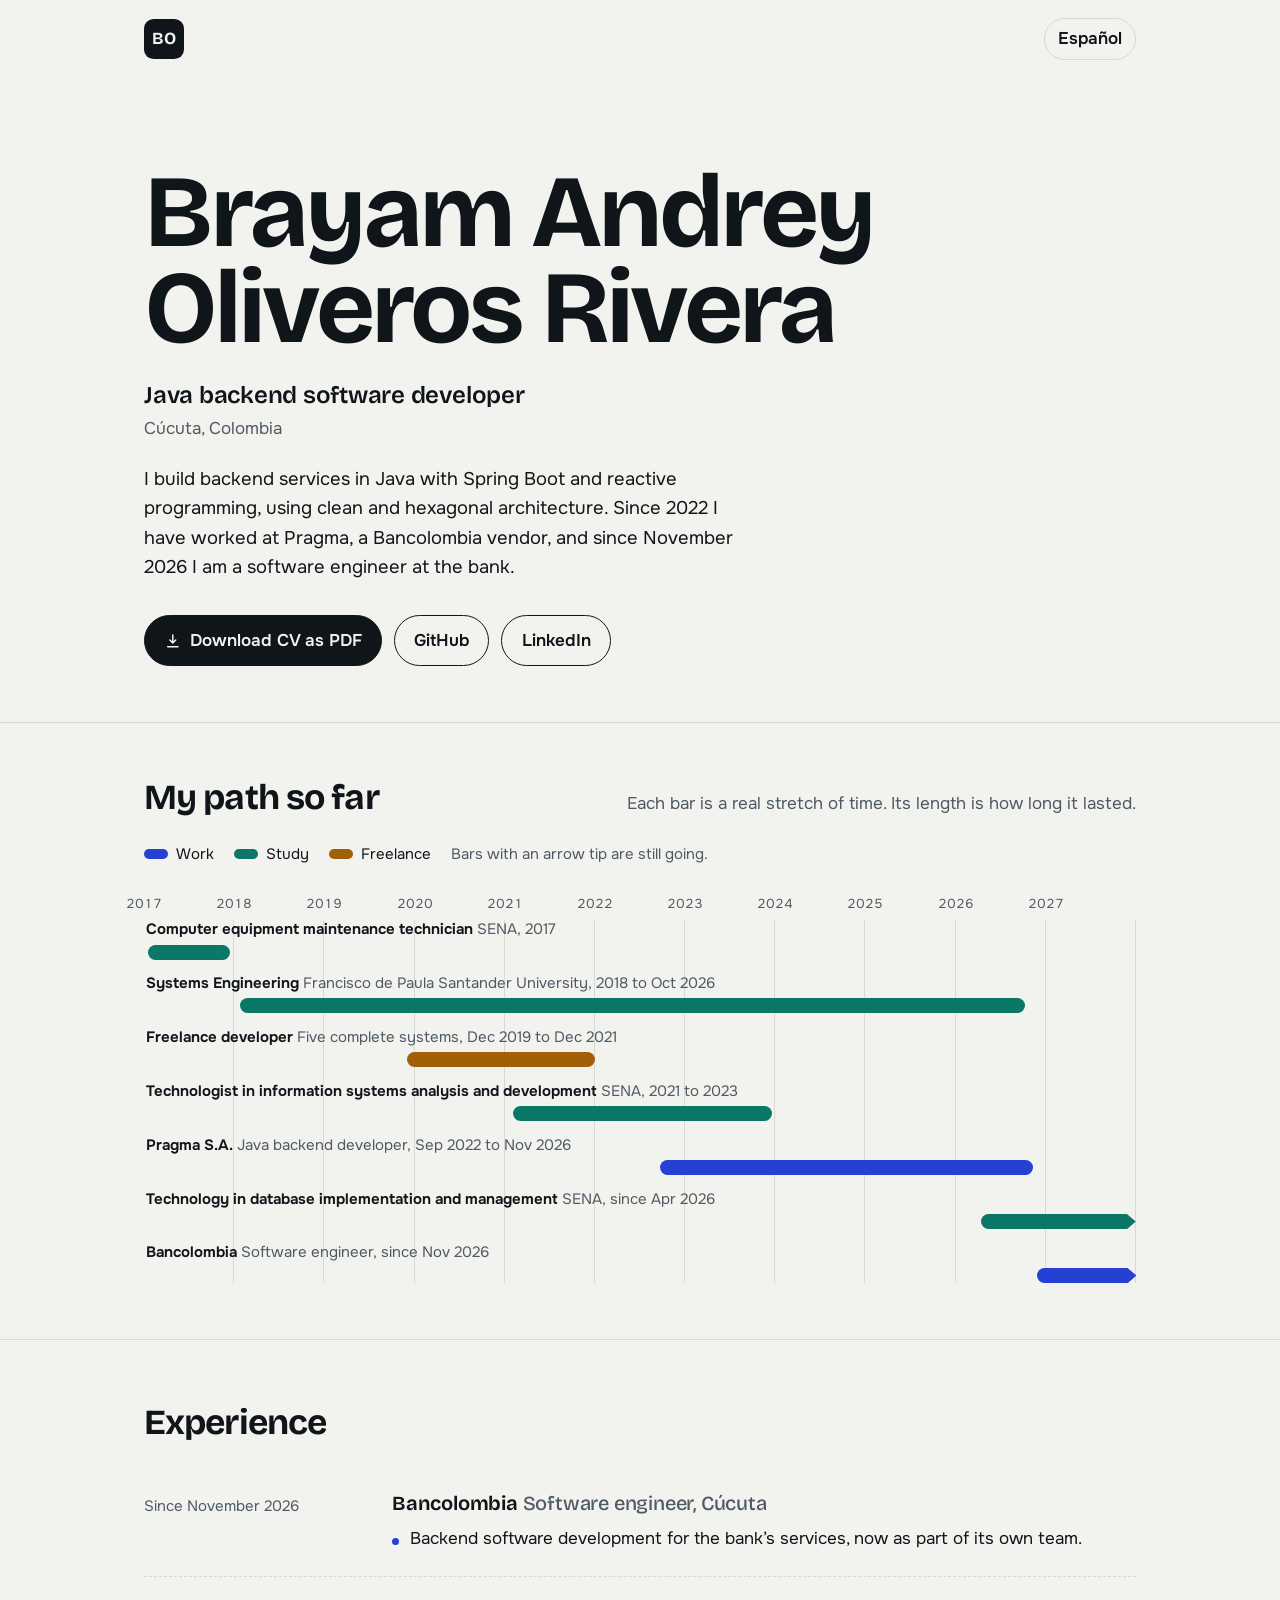
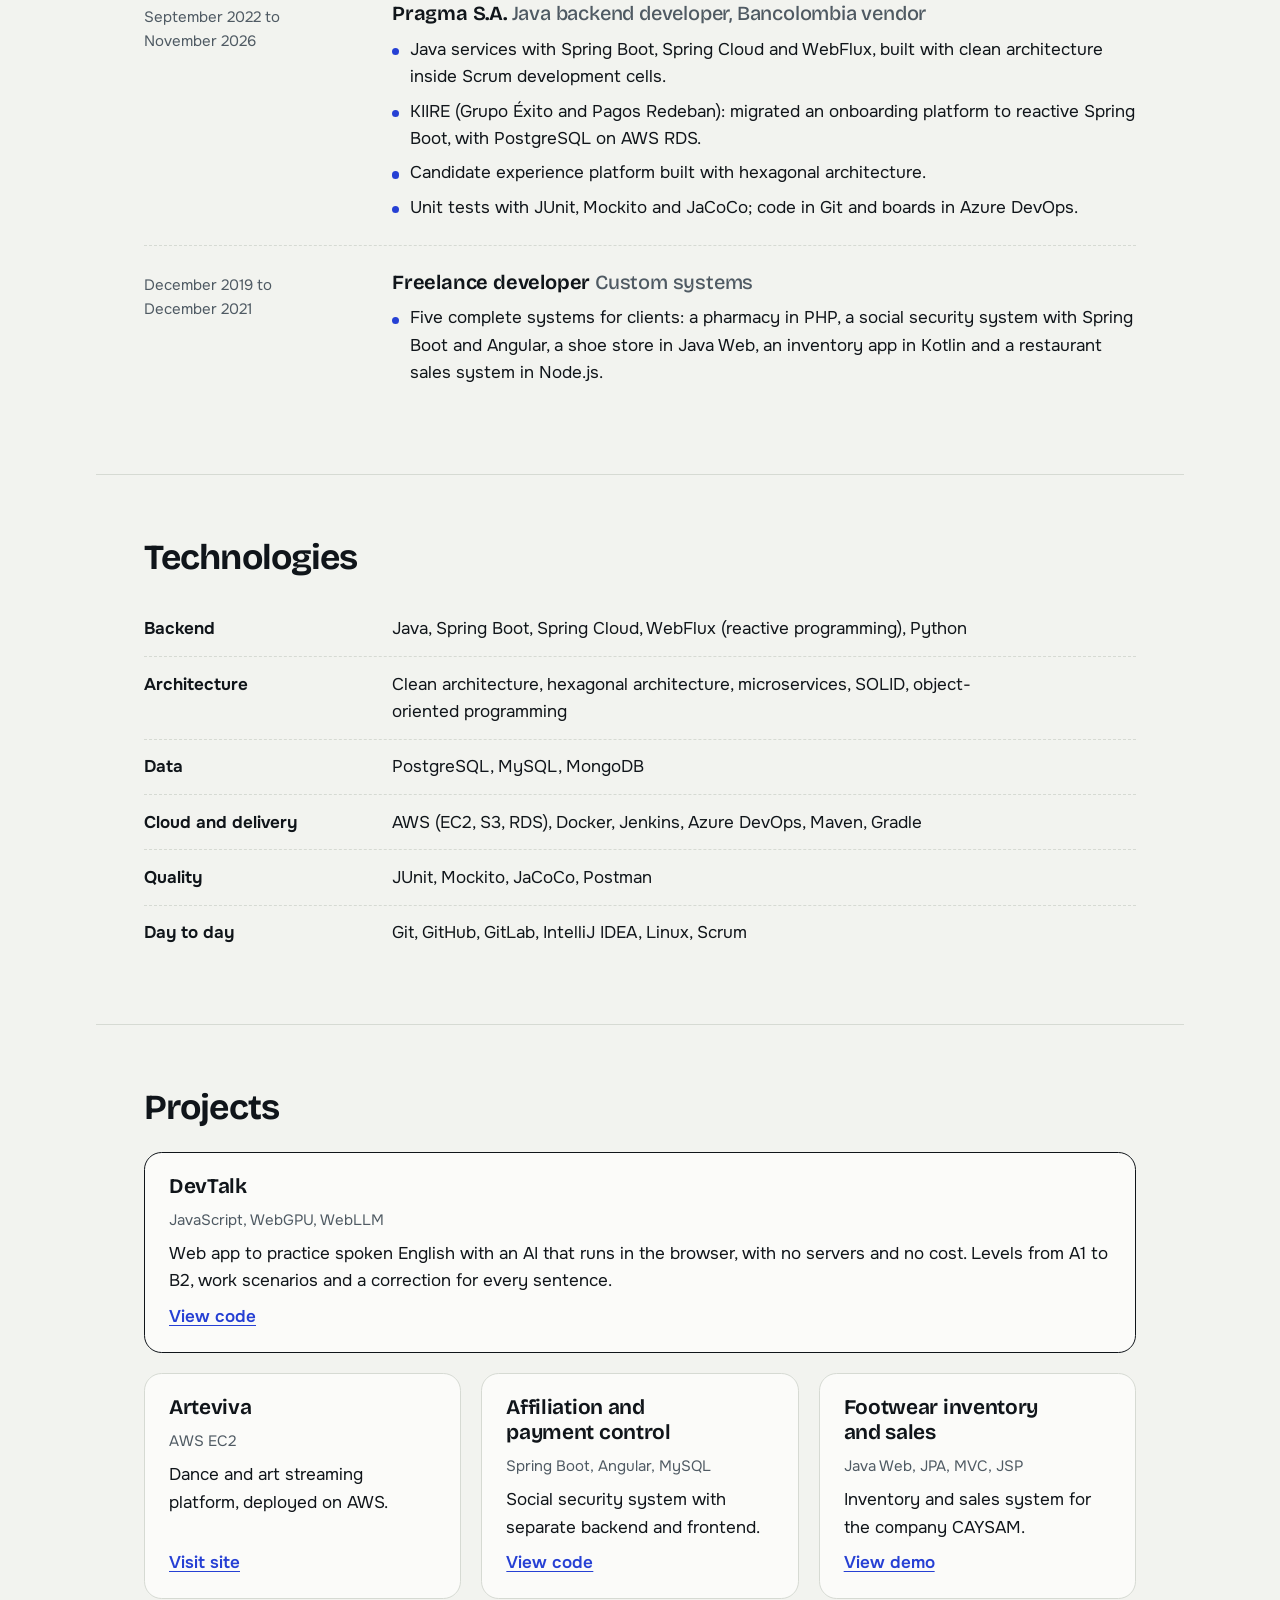
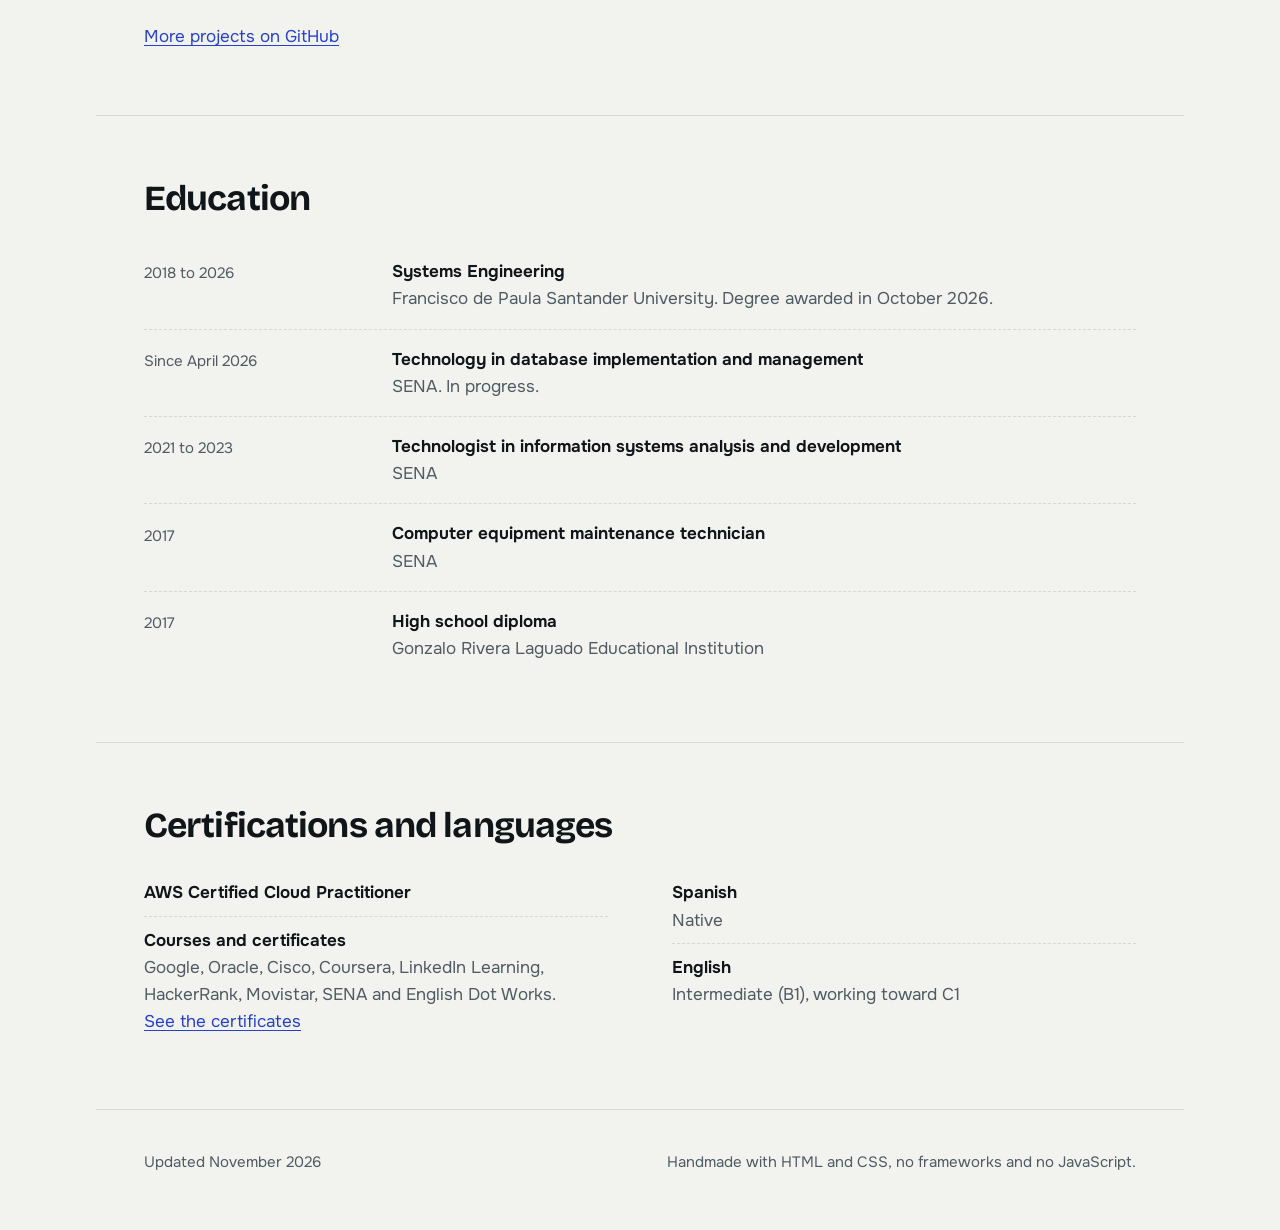
==== en/index.html @ bfa71ef1 "Currículum web en español e inglés con PDF" ====
<!doctype html>
<html lang="en">
<head>
<meta charset="utf-8">
<meta name="viewport" content="width=device-width,initial-scale=1">
<title>Brayam Oliveros | Java backend developer</title>
<meta name="description" content="Résumé of Brayam Andrey Oliveros Rivera, backend software engineer working with Java and Spring Boot. Cúcuta, Colombia.">
<meta name="color-scheme" content="light dark">
<meta name="theme-color" content="#F2F3EF" media="(prefers-color-scheme: light)">
<meta name="theme-color" content="#0D1115" media="(prefers-color-scheme: dark)">
<meta property="og:title" content="Brayam Oliveros | Java backend developer">
<meta property="og:description" content="Résumé of Brayam Andrey Oliveros Rivera, backend software engineer working with Java and Spring Boot. Cúcuta, Colombia.">
<meta property="og:type" content="profile">
<link rel="icon" href="../assets/favicon.svg" type="image/svg+xml">
<link rel="preload" href="../assets/fonts/bricolage.woff2" as="font" type="font/woff2" crossorigin>
<link rel="preload" href="../assets/fonts/onest.woff2" as="font" type="font/woff2" crossorigin>
<style>@font-face{font-family:"Onest";src:url("../assets/fonts/onest.woff2") format("woff2");font-weight:100 900;font-style:normal;font-display:swap}@font-face{font-family:"Bricolage Grotesque";src:url("../assets/fonts/bricolage.woff2") format("woff2");font-weight:200 800;font-style:normal;font-display:swap}:root{color-scheme:light dark;--paper:light-dark(#F2F3EF,#0D1115);--card:light-dark(#FBFBF9,#141A20);--ink:light-dark(#10151A,#E9EDF0);--muted:light-dark(#4F5A63,#9DA8B1);--line:light-dark(#D6DAD3,#26303A);--work:light-dark(#2640D4,#8499FF);--study:light-dark(#0B7867,#4FCDB4);--free:light-dark(#A15F08,#EAAE4E);--display:"Bricolage Grotesque","Onest",system-ui,sans-serif;--body:"Onest",system-ui,-apple-system,"Segoe UI",sans-serif;--gutter:clamp(1.25rem,5vw,3rem)}*{box-sizing:border-box}html{-webkit-text-size-adjust:100%;scroll-behavior:smooth}body{margin:0;background:var(--paper);color:var(--ink);font:400 1.0625rem/1.6 var(--body);text-wrap:pretty;-webkit-font-smoothing:antialiased}h1,h2,h3,p,ul,ol,dl,dd,figure{margin:0;padding:0}ul,ol{list-style:none}a{color:var(--work);text-decoration-thickness:1px;text-underline-offset:.18em}a:hover{text-decoration-thickness:2px}:focus-visible{outline:3px solid var(--work);outline-offset:3px;border-radius:3px}.skip{position:absolute;left:-999px;top:.5rem;background:var(--ink);color:var(--paper);padding:.5rem 1rem;border-radius:6px;z-index:10}.skip:focus{left:.5rem}.wrap{max-width:68rem;margin-inline:auto;padding-inline:var(--gutter)}.bar{display:flex;align-items:center;justify-content:space-between;padding-block:1.1rem}.mark{display:grid;place-items:center;inline-size:2.5rem;block-size:2.5rem;border-radius:.6rem;background:var(--ink);color:var(--paper);font:700 1.0625rem/1 var(--display);text-decoration:none;letter-spacing:-.02em}.lang{display:inline-flex;align-items:center;gap:.5rem;color:var(--ink);text-decoration:none;font-weight:600;padding:.4rem .8rem;border:1.5px solid var(--line);border-radius:999px}.lang:hover{border-color:var(--ink)}.hero{padding-block:clamp(2.5rem,7vw,5.5rem) clamp(2rem,5vw,3.5rem)}.hero h1{font:700 clamp(2.9rem,1.4rem + 7.4vw,6.4rem)/.94 var(--display);letter-spacing:-.04em;text-wrap:balance;font-variation-settings:"opsz" 96}.hero h1 span{display:block}.role{margin-top:1.4rem;font:600 clamp(1.15rem,1rem + .8vw,1.5rem)/1.3 var(--display);letter-spacing:-.01em}.place{color:var(--muted);margin-top:.25rem}.summary{margin-top:1.4rem;max-inline-size:38rem;font-size:1.15rem;line-height:1.6}.actions{display:flex;flex-wrap:wrap;gap:.75rem;margin-top:2rem}.btn{display:inline-flex;align-items:center;gap:.5rem;padding:.7rem 1.2rem;border-radius:999px;border:1.5px solid var(--ink);color:var(--ink);text-decoration:none;font-weight:600}.btn:hover{background:var(--ink);color:var(--paper)}.btn.main{background:var(--ink);color:var(--paper)}.btn.main:hover{background:transparent;color:var(--ink)}.btn svg{inline-size:1.1rem;block-size:1.1rem}.trace{padding-block:clamp(2rem,5vw,3.5rem);border-block:1px solid var(--line)}.sec-head{display:flex;flex-wrap:wrap;align-items:baseline;justify-content:space-between;gap:.5rem 2rem;margin-bottom:1.5rem}h2{font:700 clamp(1.6rem,1.2rem + 1.4vw,2.2rem)/1.1 var(--display);letter-spacing:-.025em}.sec-head p{color:var(--muted);max-inline-size:34rem}.legend{display:flex;flex-wrap:wrap;gap:.4rem 1.25rem;margin-bottom:1.75rem;font-size:.9375rem}.legend li{display:flex;align-items:center;gap:.5rem}.legend i{inline-size:1.5rem;block-size:.6rem;border-radius:999px;background:var(--c)}.legend .note{color:var(--muted)}.years{position:relative;block-size:1.4rem;margin-bottom:.25rem;color:var(--muted);font-size:.8125rem;font-variant-numeric:tabular-nums}.years span{position:absolute;inset-block-start:0;left:var(--x);translate:-50% 0}.rows{position:relative;display:grid;gap:.9rem;background:repeating-linear-gradient(to right,transparent 0,transparent calc(100%/var(--n) - 1px),var(--line) calc(100%/var(--n) - 1px),var(--line) calc(100%/var(--n)))}.row{position:relative;display:grid;gap:.3rem}.row .what{font-size:.9375rem;line-height:1.3;padding-inline:.15rem}.row .what b{font-weight:650}.row .what span{color:var(--muted)}.lane{position:relative;block-size:.95rem}.bar-span{position:absolute;inset-block:0;left:var(--s);inline-size:max(var(--w),.9%);background:var(--c);border-radius:999px;transform-origin:left center;animation:draw .8s cubic-bezier(.2,.75,.2,1) both;animation-delay:calc(var(--i)*90ms + 150ms)}.bar-span.open{border-radius:999px 0 0 999px;clip-path:polygon(0 0,calc(100% - .55rem) 0,100% 50%,calc(100% - .55rem) 100%,0 100%)}.kind-work{--c:var(--work)}.kind-study{--c:var(--study)}.kind-free{--c:var(--free)}@keyframes draw{from{transform:scaleX(0)}to{transform:scaleX(1)}}.block{padding-block:clamp(2.5rem,6vw,4rem)}.block+.block{border-top:1px solid var(--line)}.entry{display:grid;gap:.35rem 2.5rem;grid-template-columns:minmax(0,13rem) minmax(0,1fr);padding-block:1.5rem}.entry+.entry{border-top:1px dashed var(--line)}.when{color:var(--muted);font-size:.9375rem;padding-top:.2rem}.entry h3{font:650 1.25rem/1.25 var(--display);letter-spacing:-.01em}.entry h3 span{font-weight:500;color:var(--muted)}.entry ul{margin-top:.6rem;display:grid;gap:.45rem}.entry li{padding-inline-start:1.1rem;position:relative}.entry li::before{content:"";position:absolute;left:0;top:.72em;inline-size:.45rem;block-size:.45rem;border-radius:50%;background:var(--work)}.skills{display:grid;gap:0}.skills div{display:grid;gap:.2rem 2.5rem;grid-template-columns:minmax(0,13rem) minmax(0,1fr);padding-block:.85rem;border-top:1px dashed var(--line)}.skills div:first-child{border-top:0}.skills dt{font-weight:650}.skills dd{color:var(--ink)}.projects{display:grid;gap:1.25rem;grid-template-columns:repeat(auto-fit,minmax(min(100%,15rem),1fr))}.project{display:flex;flex-direction:column;gap:.5rem;padding:1.4rem 1.5rem;background:var(--card);border:1px solid var(--line);border-radius:1.1rem}.project:first-child{grid-column:1/-1;border-color:var(--ink)}.project h3{font:650 1.3rem/1.2 var(--display);letter-spacing:-.015em}.project .stack{color:var(--muted);font-size:.9375rem}.project p:not(.stack){flex:1}.project a{font-weight:600;align-self:flex-start}.more{margin-top:1.5rem}.edu li{display:grid;gap:.15rem 2.5rem;grid-template-columns:minmax(0,13rem) minmax(0,1fr);padding-block:1rem;border-top:1px dashed var(--line)}.edu li:first-child{border-top:0}.edu b{font-weight:650}.edu span.org{display:block;color:var(--muted)}.two{display:grid;gap:2.5rem 4rem;grid-template-columns:repeat(auto-fit,minmax(min(100%,20rem),1fr))}.two h3{font:650 1.15rem/1.2 var(--display);margin-bottom:.75rem}.certs li,.langs li{padding-block:.6rem;border-top:1px dashed var(--line)}.certs li:first-child,.langs li:first-child{border-top:0}.certs b,.langs b{font-weight:650}.certs span,.langs span{display:block;color:var(--muted)}.foot{padding-block:2.5rem 3.5rem;border-top:1px solid var(--line);color:var(--muted);font-size:.9375rem;display:flex;flex-wrap:wrap;gap:.5rem 2rem;justify-content:space-between}.print-only{display:none}@media (max-width:42rem){.entry,.skills div,.edu li{grid-template-columns:1fr}.years span:nth-child(even){display:none}.hero h1{font-size:clamp(2.6rem,13vw,3.6rem)}}@media (prefers-reduced-motion:reduce){html{scroll-behavior:auto}.bar-span{animation:none}}@page{size:A4;margin:13mm 15mm}@media print{:root{--paper:#fff;--card:#fff;--ink:#000;--muted:#000;--line:#999;--work:#000;--study:#000;--free:#000;color-scheme:light}html,body{background:#fff;color:#000}body{font-size:9.6pt;line-height:1.38}a{color:#000;text-decoration:none}.bar,.actions,.trace,.skip,.more,.no-print,.project .cta{display:none}.entry h3 span::before{content:" | "}.project a{font-weight:400;display:block}.print-only{display:block}.wrap{max-width:none;padding-inline:0}.hero{padding-block:0 .6rem}.hero h1{font-size:24pt;line-height:1;letter-spacing:-.02em}.hero h1 span{display:inline}.role{font-size:12pt;margin-top:.35rem}.place{margin-top:0}.summary{font-size:10pt;margin-top:.45rem;max-inline-size:none}.contact{margin-top:.4rem;font-size:9pt}.block{padding-block:.8rem;break-inside:auto}.block+.block{border-top:.6pt solid #999}h2{font-size:12pt;margin-bottom:.35rem}.sec-head{margin-bottom:.35rem}.entry{padding-block:.45rem;gap:.1rem 1.2rem;grid-template-columns:36mm 1fr;break-inside:avoid}.entry h3{font-size:10.5pt}.entry ul{margin-top:.2rem;gap:.15rem}.entry li::before{background:#000;inline-size:.28rem;block-size:.28rem}.skills div{padding-block:.25rem;grid-template-columns:36mm 1fr;gap:.1rem 1.2rem}.projects{display:block}.project{display:block;border:0;border-top:.6pt dashed #999;border-radius:0;padding:.4rem 0;break-inside:avoid;background:none}.project:first-child{border-top:0}.project h3{font-size:10.5pt;display:inline}.project .stack{display:inline;margin-left:.4rem}.edu li{padding-block:.3rem;grid-template-columns:36mm 1fr;gap:.1rem 1.2rem;break-inside:avoid}.two{gap:.4rem 2rem;grid-template-columns:1fr 1fr}.certs li,.langs li{padding-block:.25rem}.foot{padding-block:.5rem 0;border-top:.6pt solid #999;font-size:8pt}}</style>
<script type="application/ld+json">{"@context":"https://schema.org","@type":"Person","name":"Brayam Andrey Oliveros Rivera","jobTitle":"Java backend software developer","address":{"@type":"PostalAddress","addressLocality":"Cúcuta","addressCountry":"CO"},"alumniOf":{"@type":"CollegeOrUniversity","name":"Universidad Francisco de Paula Santander"},"sameAs":["https://github.com/AndreyRivera13","https://www.linkedin.com/in/brayam-andrey-oliveros-rivera-00a514200/"]}</script>
</head>
<body id="top">
<a class="skip" href="#contenido">Skip to content</a>
<header class="wrap bar">
<a class="mark" href="#top" aria-label="BO, Brayam Oliveros">BO</a>
<a class="lang" href="../" hreflang="es" lang="es" title="Leer este CV en español">Español</a>
</header>
<main id="contenido">
<section class="wrap hero" aria-labelledby="nombre">

<h1 id="nombre"><span>Brayam Andrey</span> <span>Oliveros Rivera</span></h1>
<p class="role">Java backend software developer</p>
<p class="place">Cúcuta, Colombia</p>
<p class="summary">I build backend services in Java with Spring Boot and reactive programming, using clean and hexagonal architecture. Since 2022 I have worked at Pragma, a Bancolombia vendor, and since November 2026 I am a software engineer at the bank.</p>
<p class="print-only contact">Cúcuta, Colombia  |  github.com/AndreyRivera13  |  linkedin.com/in/brayam-andrey-oliveros-rivera-00a514200</p>
<div class="actions">
<a class="btn main" href="../Brayam-Oliveros-CV-en.pdf" download><svg viewBox="0 0 24 24" fill="none" stroke="currentColor" stroke-width="2" stroke-linecap="round" stroke-linejoin="round" aria-hidden="true"><path d="M12 4v11m0 0-4-4m4 4 4-4M5 20h14"/></svg>Download CV as PDF</a>
<a class="btn" href="https://github.com/AndreyRivera13" rel="me noopener">GitHub</a>
<a class="btn" href="https://www.linkedin.com/in/brayam-andrey-oliveros-rivera-00a514200/" rel="me noopener">LinkedIn</a>

</div>
</section>
<section class="trace" id="trayectoria" aria-labelledby="h-trace"><div class="wrap">
<div class="sec-head"><h2 id="h-trace">My path so far</h2><p>Each bar is a real stretch of time. Its length is how long it lasted.</p></div>
<ul class="legend"><li><i class="kind-work"></i>Work</li><li><i class="kind-study"></i>Study</li><li><i class="kind-free"></i>Freelance</li><li class="note">Bars with an arrow tip are still going.</li></ul>
<div class="years" aria-hidden="true"><span style="--x:0.00%">2017</span><span style="--x:9.09%">2018</span><span style="--x:18.18%">2019</span><span style="--x:27.27%">2020</span><span style="--x:36.36%">2021</span><span style="--x:45.45%">2022</span><span style="--x:54.55%">2023</span><span style="--x:63.64%">2024</span><span style="--x:72.73%">2025</span><span style="--x:81.82%">2026</span><span style="--x:90.91%">2027</span></div>
<ol class="rows" style="--n:11">
<li class="row kind-study" style="--i:0">
<p class="what"><b>Computer equipment maintenance technician</b> <span>SENA, 2017</span></p>
<div class="lane" aria-hidden="true"><span class="bar-span" style="--s:0.39%;--w:8.29%"></span></div>
</li>
<li class="row kind-study" style="--i:1">
<p class="what"><b>Systems Engineering</b> <span>Francisco de Paula Santander University, 2018 to Oct 2026</span></p>
<div class="lane" aria-hidden="true"><span class="bar-span" style="--s:9.63%;--w:79.18%"></span></div>
</li>
<li class="row kind-free" style="--i:2">
<p class="what"><b>Freelance developer</b> <span>Five complete systems, Dec 2019 to Dec 2021</span></p>
<div class="lane" aria-hidden="true"><span class="bar-span" style="--s:26.51%;--w:18.93%"></span></div>
</li>
<li class="row kind-study" style="--i:3">
<p class="what"><b>Technologist in information systems analysis and development</b> <span>SENA, 2021 to 2023</span></p>
<div class="lane" aria-hidden="true"><span class="bar-span" style="--s:37.15%;--w:26.08%"></span></div>
</li>
<li class="row kind-work" style="--i:4">
<p class="what"><b>Pragma S.A.</b> <span>Java backend developer, Sep 2022 to Nov 2026</span></p>
<div class="lane" aria-hidden="true"><span class="bar-span" style="--s:51.97%;--w:37.63%"></span></div>
</li>
<li class="row kind-study" style="--i:5">
<p class="what"><b>Technology in database implementation and management</b> <span>SENA, since Apr 2026</span></p>
<div class="lane" aria-hidden="true"><span class="bar-span open" style="--s:84.40%;--w:15.60%"></span></div>
</li>
<li class="row kind-work" style="--i:6">
<p class="what"><b>Bancolombia</b> <span>Software engineer, since Nov 2026</span></p>
<div class="lane" aria-hidden="true"><span class="bar-span open" style="--s:89.98%;--w:10.02%"></span></div>
</li>
</ol>
</div></section>
<section class="wrap block" id="experiencia" aria-labelledby="h-exp">
<div class="sec-head"><h2 id="h-exp">Experience</h2></div>
<article class="entry">
<p class="when">Since November 2026</p>
<div><h3>Bancolombia <span>Software engineer, Cúcuta</span></h3>
<ul><li>Backend software development for the bank’s services, now as part of its own team.</li></ul></div>
</article>
<article class="entry">
<p class="when">September 2022 to November 2026</p>
<div><h3>Pragma S.A. <span>Java backend developer, Bancolombia vendor</span></h3>
<ul><li>Java services with Spring Boot, Spring Cloud and WebFlux, built with clean architecture inside Scrum development cells.</li><li>KIIRE (Grupo Éxito and Pagos Redeban): migrated an onboarding platform to reactive Spring Boot, with PostgreSQL on AWS RDS.</li><li>Candidate experience platform built with hexagonal architecture.</li><li>Unit tests with JUnit, Mockito and JaCoCo; code in Git and boards in Azure DevOps.</li></ul></div>
</article>
<article class="entry">
<p class="when">December 2019 to December 2021</p>
<div><h3>Freelance developer <span>Custom systems</span></h3>
<ul><li>Five complete systems for clients: a pharmacy in PHP, a social security system with Spring Boot and Angular, a shoe store in Java Web, an inventory app in Kotlin and a restaurant sales system in Node.js.</li></ul></div>
</article>
</section>
<section class="wrap block" id="tecnologias" aria-labelledby="h-skills">
<div class="sec-head"><h2 id="h-skills">Technologies</h2></div>
<dl class="skills">
<div><dt>Backend</dt><dd>Java, Spring Boot, Spring Cloud, WebFlux (reactive programming), Python</dd></div>
<div><dt>Architecture</dt><dd>Clean architecture, hexagonal architecture, microservices, SOLID, object-oriented programming</dd></div>
<div><dt>Data</dt><dd>PostgreSQL, MySQL, MongoDB</dd></div>
<div><dt>Cloud and delivery</dt><dd>AWS (EC2, S3, RDS), Docker, Jenkins, Azure DevOps, Maven, Gradle</dd></div>
<div><dt>Quality</dt><dd>JUnit, Mockito, JaCoCo, Postman</dd></div>
<div><dt>Day to day</dt><dd>Git, GitHub, GitLab, IntelliJ IDEA, Linux, Scrum</dd></div>
</dl>
</section>
<section class="wrap block" id="proyectos" aria-labelledby="h-proj">
<div class="sec-head"><h2 id="h-proj">Projects</h2></div>
<div class="projects">
<article class="project">
<h3>DevTalk</h3><p class="stack">JavaScript, WebGPU, WebLLM</p><p>Web app to practice spoken English with an AI that runs in the browser, with no servers and no cost. Levels from A1 to B2, work scenarios and a correction for every sentence.</p>
<a href="https://github.com/AndreyRivera13/Dey-English-" rel="noopener"><span class="cta">View code</span><span class="print-only">github.com/AndreyRivera13/Dey-English-</span></a>
</article>
<article class="project">
<h3>Arteviva</h3><p class="stack">AWS EC2</p><p>Dance and art streaming platform, deployed on AWS.</p>
<a href="https://artevivax.com" rel="noopener"><span class="cta">Visit site</span><span class="print-only">artevivax.com</span></a>
</article>
<article class="project">
<h3>Affiliation and payment control</h3><p class="stack">Spring Boot, Angular, MySQL</p><p>Social security system with separate backend and frontend.</p>
<a href="https://github.com/AndreyRi13/seguridad-social-backend" rel="noopener"><span class="cta">View code</span><span class="print-only">github.com/AndreyRi13/seguridad-social-backend</span></a>
</article>
<article class="project">
<h3>Footwear inventory and sales</h3><p class="stack">Java Web, JPA, MVC, JSP</p><p>Inventory and sales system for the company CAYSAM.</p>
<a href="https://andreyri13.github.io/SistemaVentasWeb/" rel="noopener"><span class="cta">View demo</span><span class="print-only">andreyri13.github.io/SistemaVentasWeb/</span></a>
</article>
</div>
<p class="more"><a href="https://github.com/AndreyRivera13" rel="noopener">More projects on GitHub</a></p>
</section>
<section class="wrap block" id="estudios" aria-labelledby="h-edu">
<div class="sec-head"><h2 id="h-edu">Education</h2></div>
<ul class="edu">
<li><span class="when">2018 to 2026</span>
<div><b>Systems Engineering</b><span class="org">Francisco de Paula Santander University. Degree awarded in October 2026.</span></div></li>
<li><span class="when">Since April 2026</span>
<div><b>Technology in database implementation and management</b><span class="org">SENA. In progress.</span></div></li>
<li><span class="when">2021 to 2023</span>
<div><b>Technologist in information systems analysis and development</b><span class="org">SENA</span></div></li>
<li><span class="when">2017</span>
<div><b>Computer equipment maintenance technician</b><span class="org">SENA</span></div></li>
<li><span class="when">2017</span>
<div><b>High school diploma</b><span class="org">Gonzalo Rivera Laguado Educational Institution</span></div></li>
</ul>
</section>
<section class="wrap block" id="certificaciones" aria-labelledby="h-cert">
<div class="sec-head"><h2 id="h-cert">Certifications and languages</h2></div>
<div class="two">
<ul class="certs">
<li><b>AWS Certified Cloud Practitioner</b></li>
<li><b>Courses and certificates</b><span>Google, Oracle, Cisco, Coursera, LinkedIn Learning, HackerRank, Movistar, SENA and English Dot Works.</span><a class="no-print" href="https://drive.google.com/drive/folders/1ChN9TC4Efbrgn9RN4CzIQiXWH7MsUarj?usp=sharing" rel="noopener">See the certificates</a></li>
</ul>
<ul class="langs">
<li><b>Spanish</b><span>Native</span></li>
<li><b>English</b><span>Intermediate (B1), working toward C1</span></li>
</ul>
</div>
</section>
</main>
<footer class="wrap foot"><p>Updated November 2026</p><p class="no-print">Handmade with HTML and CSS, no frameworks and no JavaScript.</p></footer>
</body>
</html>
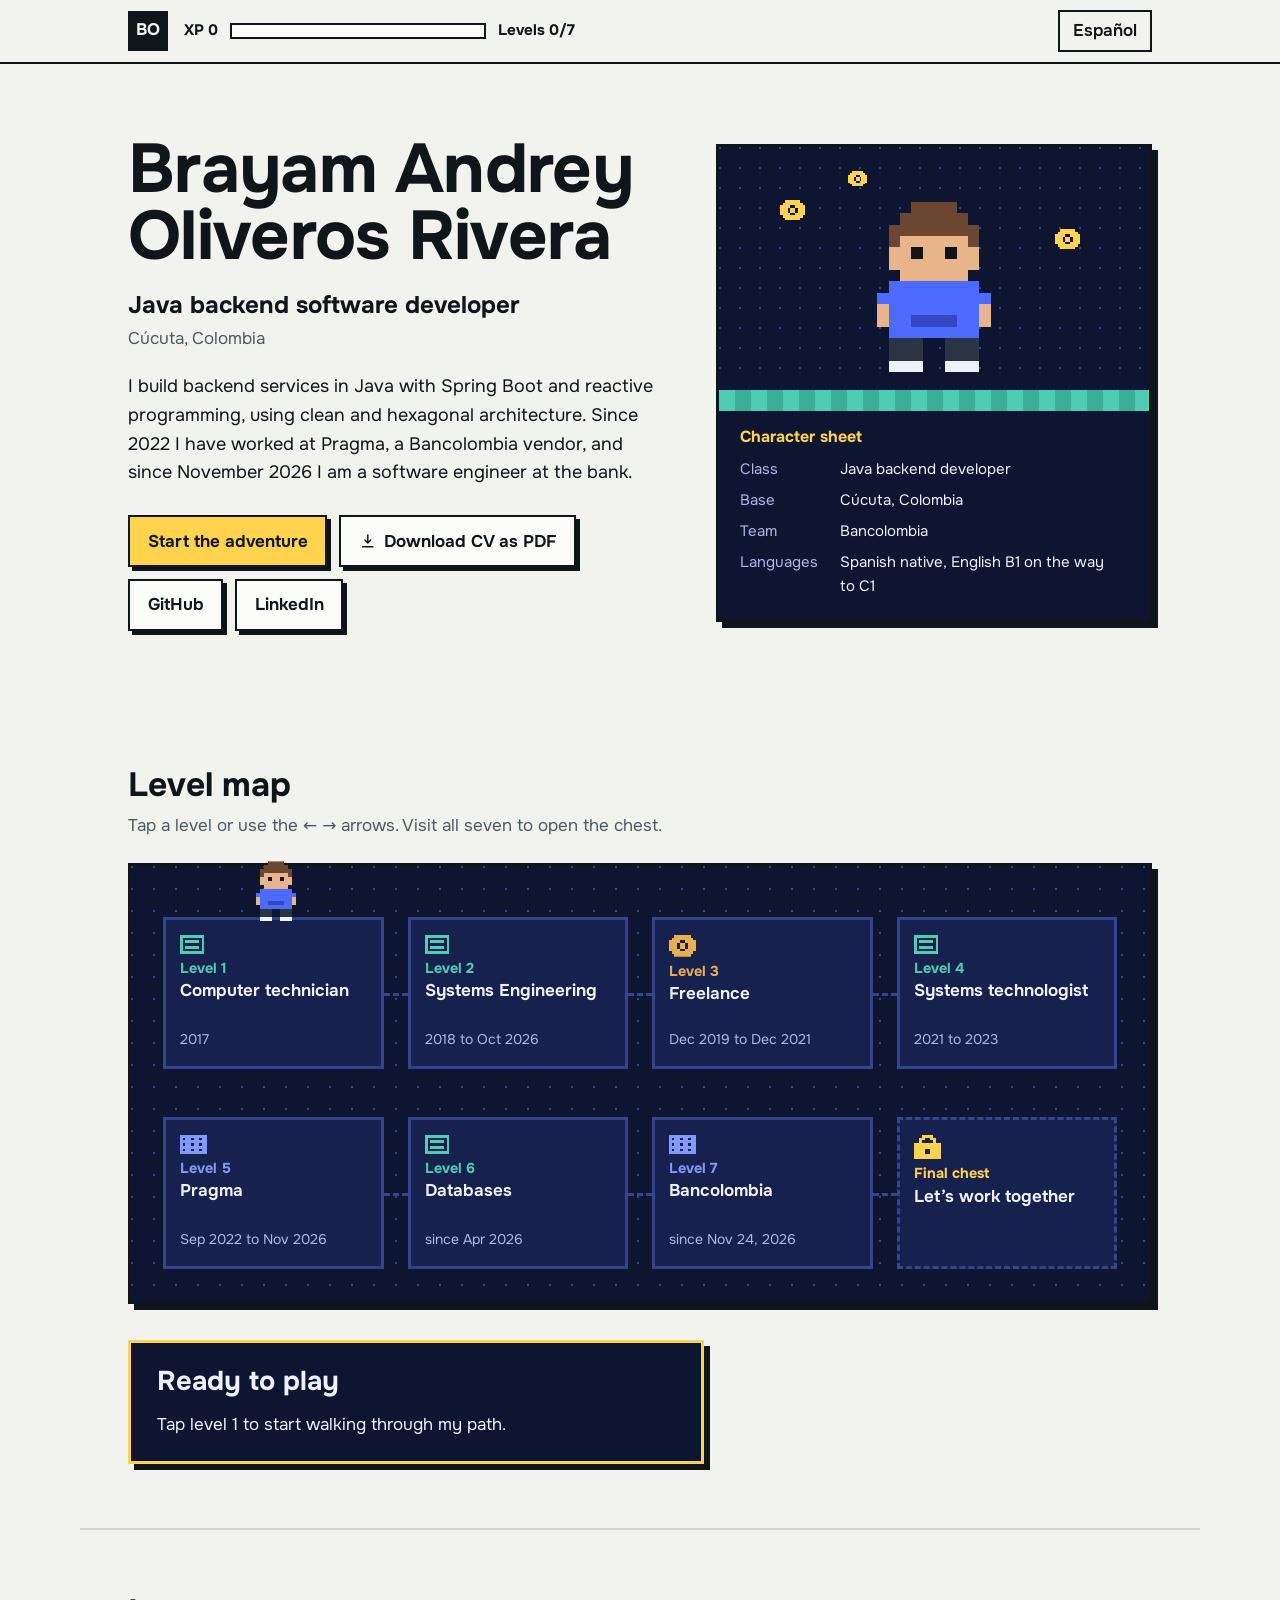
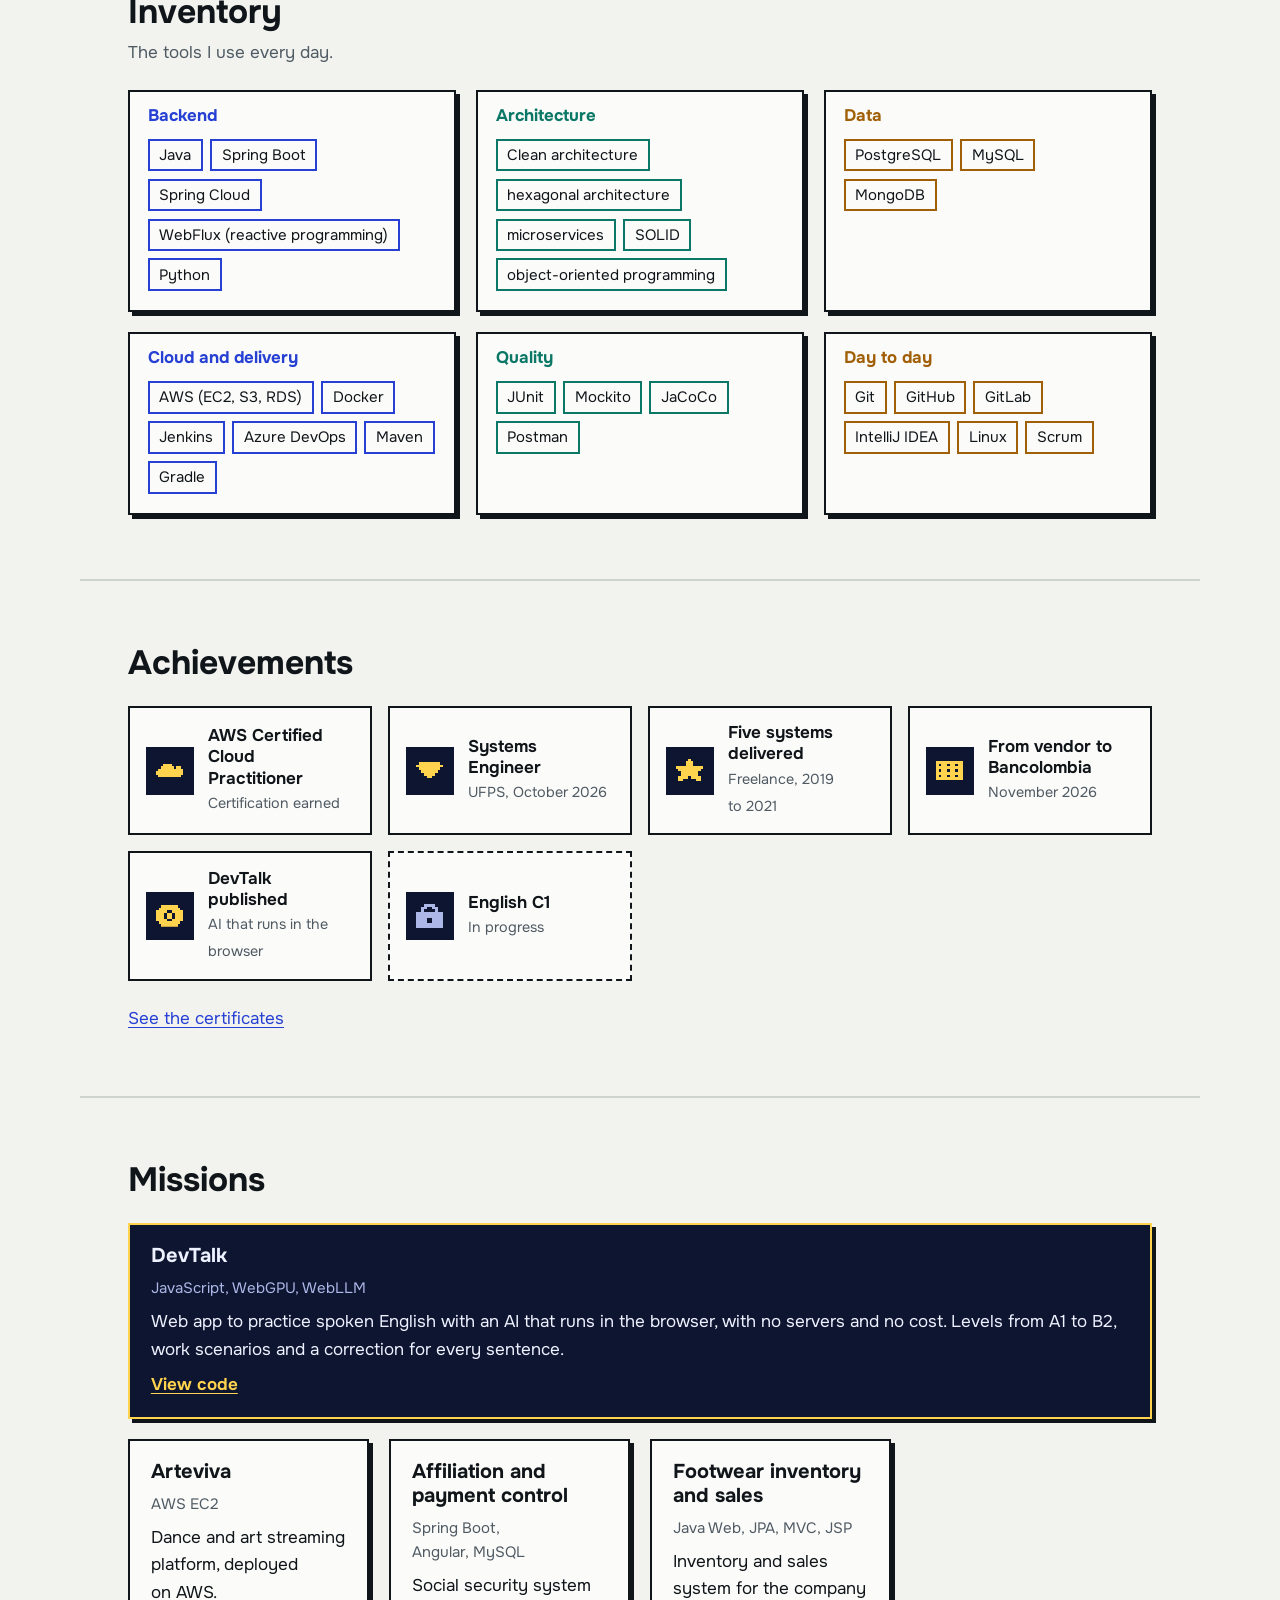
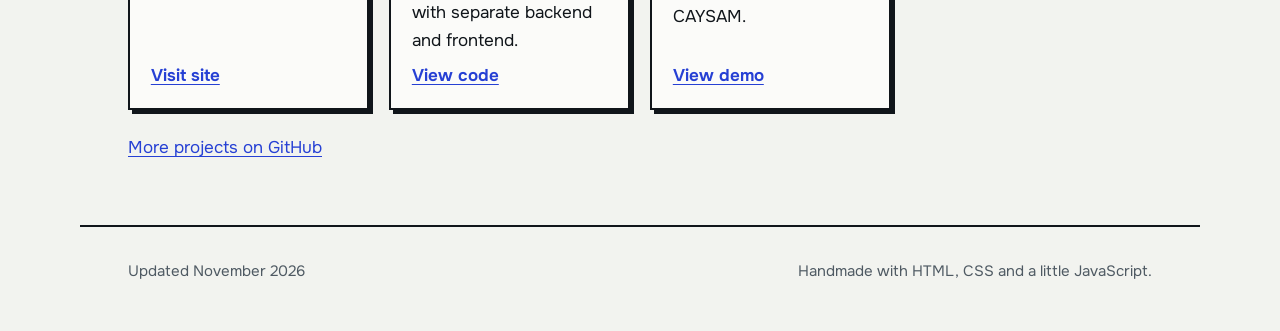
==== commit 5b3d7551: "Currículum como juego: mapa de niveles, XP, inventario, logros y cofre de contacto" ====
--- a/en/index.html
+++ b/en/index.html
@@ -7,152 +7,361 @@
 <meta name="description" content="Résumé of Brayam Andrey Oliveros Rivera, backend software engineer working with Java and Spring Boot. Cúcuta, Colombia.">
 <meta name="color-scheme" content="light dark">
 <meta name="theme-color" content="#F2F3EF" media="(prefers-color-scheme: light)">
-<meta name="theme-color" content="#0D1115" media="(prefers-color-scheme: dark)">
+<meta name="theme-color" content="#0B0F14" media="(prefers-color-scheme: dark)">
 <meta property="og:title" content="Brayam Oliveros | Java backend developer">
 <meta property="og:description" content="Résumé of Brayam Andrey Oliveros Rivera, backend software engineer working with Java and Spring Boot. Cúcuta, Colombia.">
 <meta property="og:type" content="profile">
 <link rel="icon" href="../assets/favicon.svg" type="image/svg+xml">
-<link rel="preload" href="../assets/fonts/bricolage.woff2" as="font" type="font/woff2" crossorigin>
+<link rel="preload" href="../assets/fonts/pixelify.woff2" as="font" type="font/woff2" crossorigin>
 <link rel="preload" href="../assets/fonts/onest.woff2" as="font" type="font/woff2" crossorigin>
-<style>@font-face{font-family:"Onest";src:url("../assets/fonts/onest.woff2") format("woff2");font-weight:100 900;font-style:normal;font-display:swap}@font-face{font-family:"Bricolage Grotesque";src:url("../assets/fonts/bricolage.woff2") format("woff2");font-weight:200 800;font-style:normal;font-display:swap}:root{color-scheme:light dark;--paper:light-dark(#F2F3EF,#0D1115);--card:light-dark(#FBFBF9,#141A20);--ink:light-dark(#10151A,#E9EDF0);--muted:light-dark(#4F5A63,#9DA8B1);--line:light-dark(#D6DAD3,#26303A);--work:light-dark(#2640D4,#8499FF);--study:light-dark(#0B7867,#4FCDB4);--free:light-dark(#A15F08,#EAAE4E);--display:"Bricolage Grotesque","Onest",system-ui,sans-serif;--body:"Onest",system-ui,-apple-system,"Segoe UI",sans-serif;--gutter:clamp(1.25rem,5vw,3rem)}*{box-sizing:border-box}html{-webkit-text-size-adjust:100%;scroll-behavior:smooth}body{margin:0;background:var(--paper);color:var(--ink);font:400 1.0625rem/1.6 var(--body);text-wrap:pretty;-webkit-font-smoothing:antialiased}h1,h2,h3,p,ul,ol,dl,dd,figure{margin:0;padding:0}ul,ol{list-style:none}a{color:var(--work);text-decoration-thickness:1px;text-underline-offset:.18em}a:hover{text-decoration-thickness:2px}:focus-visible{outline:3px solid var(--work);outline-offset:3px;border-radius:3px}.skip{position:absolute;left:-999px;top:.5rem;background:var(--ink);color:var(--paper);padding:.5rem 1rem;border-radius:6px;z-index:10}.skip:focus{left:.5rem}.wrap{max-width:68rem;margin-inline:auto;padding-inline:var(--gutter)}.bar{display:flex;align-items:center;justify-content:space-between;padding-block:1.1rem}.mark{display:grid;place-items:center;inline-size:2.5rem;block-size:2.5rem;border-radius:.6rem;background:var(--ink);color:var(--paper);font:700 1.0625rem/1 var(--display);text-decoration:none;letter-spacing:-.02em}.lang{display:inline-flex;align-items:center;gap:.5rem;color:var(--ink);text-decoration:none;font-weight:600;padding:.4rem .8rem;border:1.5px solid var(--line);border-radius:999px}.lang:hover{border-color:var(--ink)}.hero{padding-block:clamp(2.5rem,7vw,5.5rem) clamp(2rem,5vw,3.5rem)}.hero h1{font:700 clamp(2.9rem,1.4rem + 7.4vw,6.4rem)/.94 var(--display);letter-spacing:-.04em;text-wrap:balance;font-variation-settings:"opsz" 96}.hero h1 span{display:block}.role{margin-top:1.4rem;font:600 clamp(1.15rem,1rem + .8vw,1.5rem)/1.3 var(--display);letter-spacing:-.01em}.place{color:var(--muted);margin-top:.25rem}.summary{margin-top:1.4rem;max-inline-size:38rem;font-size:1.15rem;line-height:1.6}.actions{display:flex;flex-wrap:wrap;gap:.75rem;margin-top:2rem}.btn{display:inline-flex;align-items:center;gap:.5rem;padding:.7rem 1.2rem;border-radius:999px;border:1.5px solid var(--ink);color:var(--ink);text-decoration:none;font-weight:600}.btn:hover{background:var(--ink);color:var(--paper)}.btn.main{background:var(--ink);color:var(--paper)}.btn.main:hover{background:transparent;color:var(--ink)}.btn svg{inline-size:1.1rem;block-size:1.1rem}.trace{padding-block:clamp(2rem,5vw,3.5rem);border-block:1px solid var(--line)}.sec-head{display:flex;flex-wrap:wrap;align-items:baseline;justify-content:space-between;gap:.5rem 2rem;margin-bottom:1.5rem}h2{font:700 clamp(1.6rem,1.2rem + 1.4vw,2.2rem)/1.1 var(--display);letter-spacing:-.025em}.sec-head p{color:var(--muted);max-inline-size:34rem}.legend{display:flex;flex-wrap:wrap;gap:.4rem 1.25rem;margin-bottom:1.75rem;font-size:.9375rem}.legend li{display:flex;align-items:center;gap:.5rem}.legend i{inline-size:1.5rem;block-size:.6rem;border-radius:999px;background:var(--c)}.legend .note{color:var(--muted)}.years{position:relative;block-size:1.4rem;margin-bottom:.25rem;color:var(--muted);font-size:.8125rem;font-variant-numeric:tabular-nums}.years span{position:absolute;inset-block-start:0;left:var(--x);translate:-50% 0}.rows{position:relative;display:grid;gap:.9rem;background:repeating-linear-gradient(to right,transparent 0,transparent calc(100%/var(--n) - 1px),var(--line) calc(100%/var(--n) - 1px),var(--line) calc(100%/var(--n)))}.row{position:relative;display:grid;gap:.3rem}.row .what{font-size:.9375rem;line-height:1.3;padding-inline:.15rem}.row .what b{font-weight:650}.row .what span{color:var(--muted)}.lane{position:relative;block-size:.95rem}.bar-span{position:absolute;inset-block:0;left:var(--s);inline-size:max(var(--w),.9%);background:var(--c);border-radius:999px;transform-origin:left center;animation:draw .8s cubic-bezier(.2,.75,.2,1) both;animation-delay:calc(var(--i)*90ms + 150ms)}.bar-span.open{border-radius:999px 0 0 999px;clip-path:polygon(0 0,calc(100% - .55rem) 0,100% 50%,calc(100% - .55rem) 100%,0 100%)}.kind-work{--c:var(--work)}.kind-study{--c:var(--study)}.kind-free{--c:var(--free)}@keyframes draw{from{transform:scaleX(0)}to{transform:scaleX(1)}}.block{padding-block:clamp(2.5rem,6vw,4rem)}.block+.block{border-top:1px solid var(--line)}.entry{display:grid;gap:.35rem 2.5rem;grid-template-columns:minmax(0,13rem) minmax(0,1fr);padding-block:1.5rem}.entry+.entry{border-top:1px dashed var(--line)}.when{color:var(--muted);font-size:.9375rem;padding-top:.2rem}.entry h3{font:650 1.25rem/1.25 var(--display);letter-spacing:-.01em}.entry h3 span{font-weight:500;color:var(--muted)}.entry ul{margin-top:.6rem;display:grid;gap:.45rem}.entry li{padding-inline-start:1.1rem;position:relative}.entry li::before{content:"";position:absolute;left:0;top:.72em;inline-size:.45rem;block-size:.45rem;border-radius:50%;background:var(--work)}.skills{display:grid;gap:0}.skills div{display:grid;gap:.2rem 2.5rem;grid-template-columns:minmax(0,13rem) minmax(0,1fr);padding-block:.85rem;border-top:1px dashed var(--line)}.skills div:first-child{border-top:0}.skills dt{font-weight:650}.skills dd{color:var(--ink)}.projects{display:grid;gap:1.25rem;grid-template-columns:repeat(auto-fit,minmax(min(100%,15rem),1fr))}.project{display:flex;flex-direction:column;gap:.5rem;padding:1.4rem 1.5rem;background:var(--card);border:1px solid var(--line);border-radius:1.1rem}.project:first-child{grid-column:1/-1;border-color:var(--ink)}.project h3{font:650 1.3rem/1.2 var(--display);letter-spacing:-.015em}.project .stack{color:var(--muted);font-size:.9375rem}.project p:not(.stack){flex:1}.project a{font-weight:600;align-self:flex-start}.more{margin-top:1.5rem}.edu li{display:grid;gap:.15rem 2.5rem;grid-template-columns:minmax(0,13rem) minmax(0,1fr);padding-block:1rem;border-top:1px dashed var(--line)}.edu li:first-child{border-top:0}.edu b{font-weight:650}.edu span.org{display:block;color:var(--muted)}.two{display:grid;gap:2.5rem 4rem;grid-template-columns:repeat(auto-fit,minmax(min(100%,20rem),1fr))}.two h3{font:650 1.15rem/1.2 var(--display);margin-bottom:.75rem}.certs li,.langs li{padding-block:.6rem;border-top:1px dashed var(--line)}.certs li:first-child,.langs li:first-child{border-top:0}.certs b,.langs b{font-weight:650}.certs span,.langs span{display:block;color:var(--muted)}.foot{padding-block:2.5rem 3.5rem;border-top:1px solid var(--line);color:var(--muted);font-size:.9375rem;display:flex;flex-wrap:wrap;gap:.5rem 2rem;justify-content:space-between}.print-only{display:none}@media (max-width:42rem){.entry,.skills div,.edu li{grid-template-columns:1fr}.years span:nth-child(even){display:none}.hero h1{font-size:clamp(2.6rem,13vw,3.6rem)}}@media (prefers-reduced-motion:reduce){html{scroll-behavior:auto}.bar-span{animation:none}}@page{size:A4;margin:13mm 15mm}@media print{:root{--paper:#fff;--card:#fff;--ink:#000;--muted:#000;--line:#999;--work:#000;--study:#000;--free:#000;color-scheme:light}html,body{background:#fff;color:#000}body{font-size:9.6pt;line-height:1.38}a{color:#000;text-decoration:none}.bar,.actions,.trace,.skip,.more,.no-print,.project .cta{display:none}.entry h3 span::before{content:" | "}.project a{font-weight:400;display:block}.print-only{display:block}.wrap{max-width:none;padding-inline:0}.hero{padding-block:0 .6rem}.hero h1{font-size:24pt;line-height:1;letter-spacing:-.02em}.hero h1 span{display:inline}.role{font-size:12pt;margin-top:.35rem}.place{margin-top:0}.summary{font-size:10pt;margin-top:.45rem;max-inline-size:none}.contact{margin-top:.4rem;font-size:9pt}.block{padding-block:.8rem;break-inside:auto}.block+.block{border-top:.6pt solid #999}h2{font-size:12pt;margin-bottom:.35rem}.sec-head{margin-bottom:.35rem}.entry{padding-block:.45rem;gap:.1rem 1.2rem;grid-template-columns:36mm 1fr;break-inside:avoid}.entry h3{font-size:10.5pt}.entry ul{margin-top:.2rem;gap:.15rem}.entry li::before{background:#000;inline-size:.28rem;block-size:.28rem}.skills div{padding-block:.25rem;grid-template-columns:36mm 1fr;gap:.1rem 1.2rem}.projects{display:block}.project{display:block;border:0;border-top:.6pt dashed #999;border-radius:0;padding:.4rem 0;break-inside:avoid;background:none}.project:first-child{border-top:0}.project h3{font-size:10.5pt;display:inline}.project .stack{display:inline;margin-left:.4rem}.edu li{padding-block:.3rem;grid-template-columns:36mm 1fr;gap:.1rem 1.2rem;break-inside:avoid}.two{gap:.4rem 2rem;grid-template-columns:1fr 1fr}.certs li,.langs li{padding-block:.25rem}.foot{padding-block:.5rem 0;border-top:.6pt solid #999;font-size:8pt}}</style>
+<style>@font-face{font-family:"Onest";src:url("../assets/fonts/onest.woff2") format("woff2");font-weight:100 900;font-style:normal;font-display:swap}@font-face{font-family:"Pixelify Sans";src:url("../assets/fonts/pixelify.woff2") format("woff2");font-weight:400 700;font-style:normal;font-display:swap}:root{color-scheme:light dark;--paper:light-dark(#F2F3EF,#0B0F14);--card:light-dark(#FBFBF9,#131A21);--ink:light-dark(#10151A,#E9EDF0);--muted:light-dark(#4F5A63,#9DA8B1);--line:light-dark(#CFD4CC,#26303A);--link:light-dark(#2640D4,#8499FF);--shadow:light-dark(#10151A,#000);--scr:#0E1530;--scr2:#17214D;--scrline:#34448F;--scrink:#EEF1FF;--scrmuted:#AEB8E8;--blue:#8499FF;--teal:#4FCDB4;--amber:#EAAE4E;--gold:#FFD34D;--px:"Pixelify Sans","Onest",system-ui,sans-serif;--body:"Onest",system-ui,-apple-system,"Segoe UI",sans-serif;--gutter:clamp(1.25rem,5vw,3rem)}*{box-sizing:border-box}html{-webkit-text-size-adjust:100%;scroll-behavior:smooth}body{margin:0;background:var(--paper);color:var(--ink);font:400 1.0625rem/1.6 var(--body);text-wrap:pretty;-webkit-font-smoothing:antialiased}h1,h2,h3,p,ul,ol,dl,dd,figure{margin:0;padding:0}*{font-variant-ligatures:none!important}ul,ol{list-style:none}a{color:var(--link);text-underline-offset:.18em}:focus-visible{outline:3px solid var(--gold);outline-offset:3px;box-shadow:0 0 0 6px var(--ink)}.skip{position:absolute;left:-999px;top:.5rem;background:var(--ink);color:var(--paper);padding:.5rem 1rem;z-index:10}.skip:focus{left:.5rem}.wrap{max-width:70rem;margin-inline:auto;padding-inline:var(--gutter)}svg.sp{image-rendering:pixelated;shape-rendering:crispEdges;display:block}.kind-work{--c:var(--blue)}.kind-study{--c:var(--teal)}.kind-free{--c:var(--amber)}.hud{position:sticky;top:0;z-index:5;background:color-mix(in srgb,var(--paper) 90%,transparent);backdrop-filter:blur(8px);border-bottom:2px solid var(--ink)}.bar{display:flex;align-items:center;gap:1rem;padding-block:.6rem}.mark{display:grid;place-items:center;inline-size:2.5rem;block-size:2.5rem;background:var(--ink);color:var(--paper);font:700 1.05rem/1 var(--px);text-decoration:none}.xp{display:none;flex:1;align-items:center;gap:.75rem;font:700 .95rem/1 var(--body);min-inline-size:0}.js .xp{display:flex}.xp b{color:var(--ink)}.xpbar{flex:1;max-inline-size:16rem;block-size:1rem;border:2px solid var(--ink);background:var(--card);padding:2px}.xpbar i{display:block;block-size:100%;inline-size:var(--p,0%);background:var(--gold);transition:inline-size .5s steps(8)}.lang{margin-inline-start:auto;color:var(--ink);text-decoration:none;font-weight:600;padding:.35rem .8rem;border:2px solid var(--ink)}.lang:hover{background:var(--ink);color:var(--paper)}.hero{display:grid;gap:2.5rem 3.5rem;grid-template-columns:minmax(0,1.1fr) minmax(0,.9fr);align-items:center;padding-block:clamp(2rem,6vw,4.5rem)}.hero h1{font:700 clamp(2.3rem,1rem + 5.2vw,4.3rem)/.98 var(--px);letter-spacing:-.01em}.hero h1 span{display:block}.role{margin-top:1.25rem;font:700 clamp(1.15rem,1rem + .8vw,1.5rem)/1.3 var(--px)}.place{color:var(--muted);margin-top:.2rem}.summary{margin-top:1.25rem;max-inline-size:36rem;font-size:1.125rem}.actions{display:flex;flex-wrap:wrap;gap:.75rem;margin-top:1.75rem}.btn{display:inline-flex;align-items:center;gap:.5rem;padding:.65rem 1.1rem;border:2px solid var(--ink);color:var(--ink);text-decoration:none;font-weight:650;background:var(--card);box-shadow:4px 4px 0 var(--shadow);transition:transform .12s,box-shadow .12s}.btn:hover{transform:translate(2px,2px);box-shadow:2px 2px 0 var(--shadow)}.btn:active{transform:translate(4px,4px);box-shadow:0 0 0 var(--shadow)}.btn.main{background:var(--gold);color:#10151A}.btn svg{inline-size:1.1rem;block-size:1.1rem}.screen{background:var(--scr);color:var(--scrink);border:3px solid var(--ink);box-shadow:6px 6px 0 var(--shadow)}.arena{position:relative;display:grid;place-items:center;padding:2.5rem 1rem 0;min-block-size:15rem;background:radial-gradient(circle at 1px 1px,var(--scrline) 1px,transparent 1.5px) 0 0/20px 20px}.hero-sprite{inline-size:8.5rem;animation:idle 1.6s steps(2) infinite}.floor{inline-size:100%;block-size:1.5rem;margin-top:0;background:repeating-linear-gradient(90deg,var(--teal) 0 16px,#3AAE98 16px 32px);border-top:3px solid var(--scr)}.coin{position:absolute;inline-size:1.6rem;color:var(--gold);animation:float 2.4s steps(4) infinite}.coin:nth-of-type(1){left:14%;top:22%}.coin:nth-of-type(2){right:16%;top:34%;animation-delay:.8s}.coin:nth-of-type(3){left:30%;top:10%;animation-delay:1.5s;inline-size:1.2rem}@keyframes idle{50%{transform:translateY(-.4rem)}}@keyframes float{50%{transform:translateY(-.55rem)}}.sheet{padding:1.1rem 1.3rem 1.3rem}.sheet h2{font:700 1rem/1 var(--body);color:var(--gold);margin-bottom:.75rem}.sheet dl{display:grid;gap:.45rem}.sheet div{display:grid;grid-template-columns:5.5rem 1fr;gap:.75rem;font-size:.9375rem}.sheet dt{color:var(--scrmuted)}.sheet dd{color:var(--scrink)}.block{padding-block:clamp(2.25rem,6vw,4rem)}.block+.block{border-top:2px solid var(--line)}h2.title{font:700 clamp(1.5rem,1.1rem + 1.4vw,2.1rem)/1.1 var(--px)}.intro{color:var(--muted);margin-top:.5rem;max-inline-size:36rem}.sec-head{margin-bottom:1.5rem}.board{position:relative;padding:3.2rem clamp(1rem,3vw,2rem) 2rem;background:radial-gradient(circle at 1px 1px,var(--scrline) 1px,transparent 1.5px) 0 0/22px 22px,var(--scr)}.path{display:grid;grid-template-columns:repeat(4,minmax(0,1fr));gap:3rem 1.5rem}.path>li{position:relative}.path>li:not(:nth-child(4n))::after{content:"";position:absolute;left:100%;top:50%;inline-size:1.5rem;border-top:3px dashed var(--scrline)}.tile{position:relative;display:flex;flex-direction:column;gap:.3rem;block-size:100%;min-block-size:9.5rem;padding:.9rem .9rem 1rem;background:var(--scr2);color:var(--scrink);border:3px solid var(--scrline);text-decoration:none;transition:border-color .15s,transform .15s}.tile:hover{border-color:var(--c,var(--gold));transform:translateY(-3px)}.tile[aria-current=step]{border-color:var(--c,var(--gold));box-shadow:0 0 0 3px var(--scr),0 0 0 6px var(--c,var(--gold))}.tile .n{font:700 .9rem/1 var(--body);color:var(--c,var(--gold))}.tile .ic{inline-size:1.7rem;color:var(--c,var(--gold));margin-bottom:.15rem}.tile .t{font-weight:650;line-height:1.25}.tile .d{color:var(--scrmuted);font-size:.875rem;margin-top:auto}.tile .star{position:absolute;top:.55rem;right:.55rem;inline-size:1.15rem;color:var(--gold);display:none}.tile.seen .star{display:block}.chest{--c:var(--gold);border-style:dashed}.chest .ic-open{display:block}.chest .ic-lock{display:none}.js .chest[data-locked] .ic-open{display:none}.js .chest[data-locked] .ic-lock{display:block}.js .chest:not([data-locked]){border-style:solid;animation:glow 1.2s steps(2) infinite}@keyframes glow{50%{box-shadow:0 0 0 4px var(--scr),0 0 0 7px var(--gold)}}.pawn{position:absolute;left:0;top:0;inline-size:3rem;margin:-3.7rem 0 0 -1.5rem;pointer-events:none;z-index:3;display:none;transition:transform .5s cubic-bezier(.3,.7,.3,1)}.js .pawn{display:block}.pawn svg{inline-size:100%;block-size:auto}.pawn.moving svg{animation:hop .5s}@keyframes hop{50%{transform:translateY(-1.1rem)}}.hint{margin-top:1.25rem;color:var(--scrmuted);font-size:.9375rem}.quests{margin-top:1.75rem;display:grid;gap:1.25rem}.quest{padding:1.4rem 1.6rem;background:var(--scr);color:var(--scrink);border:3px solid var(--c,var(--gold));box-shadow:6px 6px 0 var(--shadow);animation:pop .25s ease-out}@keyframes pop{from{transform:scale(.98);opacity:.4}}.quest h3{font:700 clamp(1.3rem,1.1rem + .8vw,1.7rem)/1.15 var(--px)}.quest .meta{color:var(--scrmuted);margin-top:.3rem}.quest .tag{display:inline-block;margin-bottom:.6rem;padding:.1rem .55rem;background:var(--gold);color:#10151A;font:700 .8rem/1.5 var(--body)}.quest .lv{display:block;margin-bottom:.35rem;font:700 .9rem/1 var(--body);color:var(--c,var(--gold))}.quest p.body{margin-top:.9rem;max-inline-size:44rem}.pts{margin-top:.9rem;display:grid;gap:.5rem;max-inline-size:44rem}.pts li{position:relative;padding-inline-start:1.2rem}.pts li::before{content:"";position:absolute;left:0;top:.62em;inline-size:.5rem;block-size:.5rem;background:var(--c,var(--gold))}.loot-h{margin-top:1.1rem;font:700 .9rem/1 var(--body);color:var(--gold)}.loot{display:flex;flex-wrap:wrap;gap:.5rem;margin-top:.55rem}.loot li{padding:.15rem .6rem;border:2px solid var(--c,var(--gold));background:var(--scr2);font-size:.9rem}.quest.intro{display:none}.js .quest.intro:not([hidden]){display:block}.quest.chest-panel{--c:var(--gold)}.quest.chest-panel .locked{display:none}.js .quest.chest-panel:not([data-open]) .locked{display:block}.js .quest.chest-panel:not([data-open]) .opened{display:none}.quest .actions{margin-top:1.1rem}.quest .btn{box-shadow:4px 4px 0 #000}.shake{animation:shake .35s}@keyframes shake{25%{transform:translateX(-6px)}75%{transform:translateX(6px)}}.burst{position:absolute;inline-size:1.2rem;color:var(--gold);pointer-events:none;z-index:4;animation:burst 1s ease-out forwards}@keyframes burst{to{transform:translate(var(--dx),var(--dy));opacity:0}}.inv{display:grid;gap:1.25rem;grid-template-columns:repeat(auto-fit,minmax(min(100%,19rem),1fr))}.slot{padding:1rem 1.1rem 1.2rem;background:var(--card);border:2px solid var(--ink);box-shadow:4px 4px 0 var(--shadow)}.slot h3{font:700 1.05rem/1 var(--px);color:var(--c)}.slot ul{display:flex;flex-wrap:wrap;gap:.45rem;margin-top:.85rem}.slot li{padding:.15rem .6rem;border:2px solid var(--c);font-size:.9375rem}.slot.k0{--c:var(--link)}.slot.k1{--c:light-dark(#0B7867,#4FCDB4)}.slot.k2{--c:light-dark(#A15F08,#EAAE4E)}.badges{display:grid;gap:1rem;grid-template-columns:repeat(auto-fit,minmax(min(100%,15rem),1fr))}.badge{display:flex;gap:.9rem;align-items:center;padding:.9rem 1rem;background:var(--card);border:2px solid var(--ink)}.badge .gem{flex:none;display:grid;place-items:center;inline-size:3rem;block-size:3rem;background:var(--scr);color:var(--gold)}.badge .gem svg{inline-size:1.7rem}.badge b{display:block;font-weight:650;line-height:1.25}.badge span{color:var(--muted);font-size:.9rem}.badge.locked{border-style:dashed}.badge.locked .gem{color:var(--scrmuted)}.missions{display:grid;gap:1.25rem;grid-template-columns:repeat(auto-fit,minmax(min(100%,15rem),1fr))}.mission{display:flex;flex-direction:column;gap:.5rem;padding:1.2rem 1.3rem;background:var(--card);border:2px solid var(--ink);box-shadow:4px 4px 0 var(--shadow)}.mission:first-child{grid-column:1/-1;background:var(--scr);color:var(--scrink);border-color:var(--gold)}.mission:first-child .stack{color:var(--scrmuted)}.mission:first-child a{color:var(--gold)}.mission h3{font:700 1.25rem/1.2 var(--px)}.mission .stack{color:var(--muted);font-size:.9375rem}.mission p:not(.stack){flex:1}.mission a{font-weight:650;align-self:flex-start}.more{margin-top:1.5rem}.foot{padding-block:2rem 3rem;border-top:2px solid var(--ink);color:var(--muted);font-size:.9375rem;display:flex;flex-wrap:wrap;gap:.5rem 2rem;justify-content:space-between}.print-cv{display:none}@media (max-width:52rem){.hero{grid-template-columns:1fr}.path{grid-template-columns:repeat(2,minmax(0,1fr));gap:3rem 1.25rem}.path>li::after{display:none}.path>li:nth-child(odd):not(:last-child)::after{display:block;inline-size:1.25rem}.xp .lab{display:none}}@media (max-width:30rem){.sheet div{grid-template-columns:1fr;gap:.1rem}.quest{padding:1.1rem 1.1rem}}@media (prefers-reduced-motion:reduce){html{scroll-behavior:auto}.hero-sprite,.coin,.chest,.shake,.pawn.moving svg,.quest{animation:none!important}.pawn,.xpbar i,.btn,.tile{transition:none}}@page{size:A4;margin:13mm 15mm}@media print{:root{color-scheme:light}html,body{background:#fff;color:#000}body{font-size:9.6pt;line-height:1.38}a{color:#000;text-decoration:none}.screen-only{display:none!important}.print-cv{display:block}.print-cv h1{font:700 24pt/1 var(--body);letter-spacing:-.02em}.print-cv .role{font:600 12pt/1.3 var(--body);margin-top:.35rem}.print-cv .place{color:#000;margin-top:0}.print-cv .summary{font-size:10pt;margin-top:.45rem;max-inline-size:none}.print-cv .contact{margin-top:.4rem;font-size:9pt}.print-cv section{padding-block:.8rem 0;margin-top:.8rem;border-top:.6pt solid #999}.print-cv h2{font:700 12pt/1.1 var(--body);margin-bottom:.35rem}.print-cv h3{font:650 10.5pt/1.25 var(--body)}.print-cv h3 span{font-weight:500}.print-cv h3 span::before{content:" | "}.entry{display:grid;grid-template-columns:36mm 1fr;gap:.1rem 1.2rem;padding-block:.45rem;break-inside:avoid}.entry+.entry{border-top:.6pt dashed #999}.entry ul{margin-top:.2rem;display:grid;gap:.15rem}.entry li{position:relative;padding-inline-start:1.1rem}.entry li::before{content:"";position:absolute;left:0;top:.62em;inline-size:.28rem;block-size:.28rem;background:#000}.skills div{display:grid;grid-template-columns:36mm 1fr;gap:.1rem 1.2rem;padding-block:.25rem}.skills dt{font-weight:650}.prj{padding:.4rem 0;border-top:.6pt dashed #999;break-inside:avoid}.prj:first-of-type{border-top:0}.prj h3{display:inline}.prj .stack{display:inline;margin-left:.4rem}.prj p+p{margin-top:0}.edu li{display:grid;grid-template-columns:36mm 1fr;gap:.1rem 1.2rem;padding-block:.3rem;break-inside:avoid}.edu b{font-weight:650}.edu .org{display:block}.two{display:grid;grid-template-columns:1fr 1fr;gap:.4rem 2rem}.two li{padding-block:.25rem}.two b{font-weight:650}.two span{display:block}.print-cv .upd{margin-top:.8rem;padding-top:.5rem;border-top:.6pt solid #999;font-size:8pt}}</style>
 <script type="application/ld+json">{"@context":"https://schema.org","@type":"Person","name":"Brayam Andrey Oliveros Rivera","jobTitle":"Java backend software developer","address":{"@type":"PostalAddress","addressLocality":"Cúcuta","addressCountry":"CO"},"alumniOf":{"@type":"CollegeOrUniversity","name":"Universidad Francisco de Paula Santander"},"sameAs":["https://github.com/AndreyRivera13","https://www.linkedin.com/in/brayam-andrey-oliveros-rivera-00a514200/"]}</script>
 </head>
 <body id="top">
+<svg width="0" height="0" style="position:absolute" aria-hidden="true" focusable="false"><symbol id="s-hero" viewBox="0 0 12 15"><rect x="4" y="0" width="4" height="1" fill="#6B4630"/><rect x="3" y="1" width="6" height="1" fill="#6B4630"/><rect x="2" y="2" width="8" height="1" fill="#6B4630"/><rect x="2" y="3" width="1" height="1" fill="#6B4630"/><rect x="3" y="3" width="6" height="1" fill="#E8B48A"/><rect x="9" y="3" width="1" height="1" fill="#6B4630"/><rect x="2" y="4" width="2" height="1" fill="#E8B48A"/><rect x="4" y="4" width="1" height="1" fill="#10151A"/><rect x="5" y="4" width="2" height="1" fill="#E8B48A"/><rect x="7" y="4" width="1" height="1" fill="#10151A"/><rect x="8" y="4" width="2" height="1" fill="#E8B48A"/><rect x="2" y="5" width="8" height="1" fill="#E8B48A"/><rect x="3" y="6" width="6" height="1" fill="#E8B48A"/><rect x="2" y="7" width="8" height="1" fill="#4D6BFF"/><rect x="1" y="8" width="10" height="1" fill="#4D6BFF"/><rect x="1" y="9" width="1" height="1" fill="#E8B48A"/><rect x="2" y="9" width="8" height="1" fill="#4D6BFF"/><rect x="10" y="9" width="1" height="1" fill="#E8B48A"/><rect x="1" y="10" width="1" height="1" fill="#E8B48A"/><rect x="2" y="10" width="2" height="1" fill="#4D6BFF"/><rect x="4" y="10" width="4" height="1" fill="#3248C4"/><rect x="8" y="10" width="2" height="1" fill="#4D6BFF"/><rect x="10" y="10" width="1" height="1" fill="#E8B48A"/><rect x="2" y="11" width="8" height="1" fill="#4D6BFF"/><rect x="2" y="12" width="3" height="1" fill="#2B3445"/><rect x="7" y="12" width="3" height="1" fill="#2B3445"/><rect x="2" y="13" width="3" height="1" fill="#2B3445"/><rect x="7" y="13" width="3" height="1" fill="#2B3445"/><rect x="2" y="14" width="3" height="1" fill="#EEF1FF"/><rect x="7" y="14" width="3" height="1" fill="#EEF1FF"/></symbol><symbol id="s-coin" viewBox="0 0 10 8"><rect x="2" y="0" width="6" height="1" fill="currentColor"/><rect x="1" y="1" width="8" height="1" fill="currentColor"/><rect x="0" y="2" width="4" height="1" fill="currentColor"/><rect x="6" y="2" width="4" height="1" fill="currentColor"/><rect x="0" y="3" width="3" height="1" fill="currentColor"/><rect x="4" y="3" width="2" height="1" fill="currentColor"/><rect x="7" y="3" width="3" height="1" fill="currentColor"/><rect x="0" y="4" width="3" height="1" fill="currentColor"/><rect x="4" y="4" width="2" height="1" fill="currentColor"/><rect x="7" y="4" width="3" height="1" fill="currentColor"/><rect x="0" y="5" width="4" height="1" fill="currentColor"/><rect x="6" y="5" width="4" height="1" fill="currentColor"/><rect x="1" y="6" width="8" height="1" fill="currentColor"/><rect x="2" y="7" width="6" height="1" fill="currentColor"/></symbol><symbol id="s-star" viewBox="0 0 11 9"><rect x="5" y="0" width="1" height="1" fill="currentColor"/><rect x="4" y="1" width="3" height="1" fill="currentColor"/><rect x="4" y="2" width="3" height="1" fill="currentColor"/><rect x="0" y="3" width="11" height="1" fill="currentColor"/><rect x="1" y="4" width="9" height="1" fill="currentColor"/><rect x="2" y="5" width="7" height="1" fill="currentColor"/><rect x="2" y="6" width="7" height="1" fill="currentColor"/><rect x="1" y="7" width="4" height="1" fill="currentColor"/><rect x="6" y="7" width="4" height="1" fill="currentColor"/><rect x="1" y="8" width="2" height="1" fill="currentColor"/><rect x="8" y="8" width="2" height="1" fill="currentColor"/></symbol><symbol id="s-lock" viewBox="0 0 10 9"><rect x="3" y="0" width="4" height="1" fill="currentColor"/><rect x="2" y="1" width="2" height="1" fill="currentColor"/><rect x="6" y="1" width="2" height="1" fill="currentColor"/><rect x="2" y="2" width="1" height="1" fill="currentColor"/><rect x="7" y="2" width="1" height="1" fill="currentColor"/><rect x="0" y="3" width="10" height="1" fill="currentColor"/><rect x="0" y="4" width="10" height="1" fill="currentColor"/><rect x="0" y="5" width="4" height="1" fill="currentColor"/><rect x="6" y="5" width="4" height="1" fill="currentColor"/><rect x="0" y="6" width="4" height="1" fill="currentColor"/><rect x="6" y="6" width="4" height="1" fill="currentColor"/><rect x="0" y="7" width="10" height="1" fill="currentColor"/><rect x="0" y="8" width="10" height="1" fill="currentColor"/></symbol><symbol id="s-chest" viewBox="0 0 12 8"><rect x="1" y="0" width="10" height="1" fill="currentColor"/><rect x="0" y="1" width="12" height="1" fill="currentColor"/><rect x="0" y="2" width="1" height="1" fill="currentColor"/><rect x="11" y="2" width="1" height="1" fill="currentColor"/><rect x="0" y="3" width="12" height="1" fill="currentColor"/><rect x="0" y="4" width="1" height="1" fill="currentColor"/><rect x="5" y="4" width="2" height="1" fill="currentColor"/><rect x="11" y="4" width="1" height="1" fill="currentColor"/><rect x="0" y="5" width="1" height="1" fill="currentColor"/><rect x="5" y="5" width="2" height="1" fill="currentColor"/><rect x="11" y="5" width="1" height="1" fill="currentColor"/><rect x="0" y="6" width="1" height="1" fill="currentColor"/><rect x="11" y="6" width="1" height="1" fill="currentColor"/><rect x="0" y="7" width="12" height="1" fill="currentColor"/></symbol><symbol id="s-cloud" viewBox="0 0 12 6"><rect x="3" y="0" width="4" height="1" fill="currentColor"/><rect x="2" y="1" width="6" height="1" fill="currentColor"/><rect x="9" y="1" width="2" height="1" fill="currentColor"/><rect x="1" y="2" width="11" height="1" fill="currentColor"/><rect x="0" y="3" width="12" height="1" fill="currentColor"/><rect x="0" y="4" width="12" height="1" fill="currentColor"/><rect x="1" y="5" width="10" height="1" fill="currentColor"/></symbol><symbol id="s-gem" viewBox="0 0 10 6"><rect x="1" y="0" width="8" height="1" fill="currentColor"/><rect x="0" y="1" width="10" height="1" fill="currentColor"/><rect x="1" y="2" width="8" height="1" fill="currentColor"/><rect x="2" y="3" width="6" height="1" fill="currentColor"/><rect x="3" y="4" width="4" height="1" fill="currentColor"/><rect x="4" y="5" width="2" height="1" fill="currentColor"/></symbol><symbol id="s-chip" viewBox="0 0 10 7"><rect x="0" y="0" width="10" height="1" fill="currentColor"/><rect x="0" y="1" width="1" height="1" fill="currentColor"/><rect x="2" y="1" width="2" height="1" fill="currentColor"/><rect x="5" y="1" width="2" height="1" fill="currentColor"/><rect x="8" y="1" width="2" height="1" fill="currentColor"/><rect x="0" y="2" width="10" height="1" fill="currentColor"/><rect x="0" y="3" width="1" height="1" fill="currentColor"/><rect x="2" y="3" width="2" height="1" fill="currentColor"/><rect x="5" y="3" width="2" height="1" fill="currentColor"/><rect x="8" y="3" width="2" height="1" fill="currentColor"/><rect x="0" y="4" width="10" height="1" fill="currentColor"/><rect x="0" y="5" width="1" height="1" fill="currentColor"/><rect x="2" y="5" width="2" height="1" fill="currentColor"/><rect x="5" y="5" width="2" height="1" fill="currentColor"/><rect x="8" y="5" width="2" height="1" fill="currentColor"/><rect x="0" y="6" width="10" height="1" fill="currentColor"/></symbol><symbol id="s-book" viewBox="0 0 10 7"><rect x="0" y="0" width="9" height="1" fill="currentColor"/><rect x="0" y="1" width="1" height="1" fill="currentColor"/><rect x="8" y="1" width="1" height="1" fill="currentColor"/><rect x="0" y="2" width="1" height="1" fill="currentColor"/><rect x="2" y="2" width="5" height="1" fill="currentColor"/><rect x="8" y="2" width="1" height="1" fill="currentColor"/><rect x="0" y="3" width="1" height="1" fill="currentColor"/><rect x="8" y="3" width="1" height="1" fill="currentColor"/><rect x="0" y="4" width="1" height="1" fill="currentColor"/><rect x="2" y="4" width="5" height="1" fill="currentColor"/><rect x="8" y="4" width="1" height="1" fill="currentColor"/><rect x="0" y="5" width="1" height="1" fill="currentColor"/><rect x="8" y="5" width="1" height="1" fill="currentColor"/><rect x="0" y="6" width="9" height="1" fill="currentColor"/></symbol></svg>
+<div class="screen-only">
 <a class="skip" href="#contenido">Skip to content</a>
-<header class="wrap bar">
+<header class="hud"><div class="wrap bar">
 <a class="mark" href="#top" aria-label="BO, Brayam Oliveros">BO</a>
+<p class="xp"><span>XP <b id="xp">0</b></span><span class="xpbar" aria-hidden="true"><i id="xpbar"></i></span><span><span class="lab">Levels </span><b id="lv">0</b>/7</span></p>
 <a class="lang" href="../" hreflang="es" lang="es" title="Leer este CV en español">Español</a>
-</header>
+</div></header>
 <main id="contenido">
 <section class="wrap hero" aria-labelledby="nombre">
-
+<div>
 <h1 id="nombre"><span>Brayam Andrey</span> <span>Oliveros Rivera</span></h1>
 <p class="role">Java backend software developer</p>
 <p class="place">Cúcuta, Colombia</p>
 <p class="summary">I build backend services in Java with Spring Boot and reactive programming, using clean and hexagonal architecture. Since 2022 I have worked at Pragma, a Bancolombia vendor, and since November 2026 I am a software engineer at the bank.</p>
-<p class="print-only contact">Cúcuta, Colombia  |  github.com/AndreyRivera13  |  linkedin.com/in/brayam-andrey-oliveros-rivera-00a514200</p>
 <div class="actions">
-<a class="btn main" href="../Brayam-Oliveros-CV-en.pdf" download><svg viewBox="0 0 24 24" fill="none" stroke="currentColor" stroke-width="2" stroke-linecap="round" stroke-linejoin="round" aria-hidden="true"><path d="M12 4v11m0 0-4-4m4 4 4-4M5 20h14"/></svg>Download CV as PDF</a>
+<a class="btn main" href="#mapa">Start the adventure</a>
+<a class="btn" href="../Brayam-Oliveros-CV-en.pdf" download><svg viewBox="0 0 24 24" fill="none" stroke="currentColor" stroke-width="2" stroke-linecap="round" stroke-linejoin="round" aria-hidden="true"><path d="M12 4v11m0 0-4-4m4 4 4-4M5 20h14"/></svg>Download CV as PDF</a>
 <a class="btn" href="https://github.com/AndreyRivera13" rel="me noopener">GitHub</a>
 <a class="btn" href="https://www.linkedin.com/in/brayam-andrey-oliveros-rivera-00a514200/" rel="me noopener">LinkedIn</a>
 
 </div>
-</section>
-<section class="trace" id="trayectoria" aria-labelledby="h-trace"><div class="wrap">
-<div class="sec-head"><h2 id="h-trace">My path so far</h2><p>Each bar is a real stretch of time. Its length is how long it lasted.</p></div>
-<ul class="legend"><li><i class="kind-work"></i>Work</li><li><i class="kind-study"></i>Study</li><li><i class="kind-free"></i>Freelance</li><li class="note">Bars with an arrow tip are still going.</li></ul>
-<div class="years" aria-hidden="true"><span style="--x:0.00%">2017</span><span style="--x:9.09%">2018</span><span style="--x:18.18%">2019</span><span style="--x:27.27%">2020</span><span style="--x:36.36%">2021</span><span style="--x:45.45%">2022</span><span style="--x:54.55%">2023</span><span style="--x:63.64%">2024</span><span style="--x:72.73%">2025</span><span style="--x:81.82%">2026</span><span style="--x:90.91%">2027</span></div>
-<ol class="rows" style="--n:11">
-<li class="row kind-study" style="--i:0">
-<p class="what"><b>Computer equipment maintenance technician</b> <span>SENA, 2017</span></p>
-<div class="lane" aria-hidden="true"><span class="bar-span" style="--s:0.39%;--w:8.29%"></span></div>
-</li>
-<li class="row kind-study" style="--i:1">
-<p class="what"><b>Systems Engineering</b> <span>Francisco de Paula Santander University, 2018 to Oct 2026</span></p>
-<div class="lane" aria-hidden="true"><span class="bar-span" style="--s:9.63%;--w:79.18%"></span></div>
-</li>
-<li class="row kind-free" style="--i:2">
-<p class="what"><b>Freelance developer</b> <span>Five complete systems, Dec 2019 to Dec 2021</span></p>
-<div class="lane" aria-hidden="true"><span class="bar-span" style="--s:26.51%;--w:18.93%"></span></div>
-</li>
-<li class="row kind-study" style="--i:3">
-<p class="what"><b>Technologist in information systems analysis and development</b> <span>SENA, 2021 to 2023</span></p>
-<div class="lane" aria-hidden="true"><span class="bar-span" style="--s:37.15%;--w:26.08%"></span></div>
-</li>
-<li class="row kind-work" style="--i:4">
-<p class="what"><b>Pragma S.A.</b> <span>Java backend developer, Sep 2022 to Nov 2026</span></p>
-<div class="lane" aria-hidden="true"><span class="bar-span" style="--s:51.97%;--w:37.63%"></span></div>
-</li>
-<li class="row kind-study" style="--i:5">
-<p class="what"><b>Technology in database implementation and management</b> <span>SENA, since Apr 2026</span></p>
-<div class="lane" aria-hidden="true"><span class="bar-span open" style="--s:84.40%;--w:15.60%"></span></div>
-</li>
-<li class="row kind-work" style="--i:6">
-<p class="what"><b>Bancolombia</b> <span>Software engineer, since Nov 2026</span></p>
-<div class="lane" aria-hidden="true"><span class="bar-span open" style="--s:89.98%;--w:10.02%"></span></div>
-</li>
+</div>
+<div class="screen">
+<div class="arena"><svg class="sp coin" viewBox="0 0 10 8" aria-hidden="true" focusable="false"><use href="#s-coin"/></svg><svg class="sp coin" viewBox="0 0 10 8" aria-hidden="true" focusable="false"><use href="#s-coin"/></svg><svg class="sp coin" viewBox="0 0 10 8" aria-hidden="true" focusable="false"><use href="#s-coin"/></svg><svg class="sp hero-sprite" viewBox="0 0 12 15" aria-hidden="true" focusable="false"><use href="#s-hero"/></svg></div>
+<div class="floor"></div>
+<div class="sheet"><h2>Character sheet</h2><dl><div><dt>Class</dt><dd>Java backend developer</dd></div><div><dt>Base</dt><dd>Cúcuta, Colombia</dd></div><div><dt>Team</dt><dd>Bancolombia</dd></div><div><dt>Languages</dt><dd>Spanish native, English B1 on the way to C1</dd></div></dl></div>
+</div>
+</section>
+<section class="wrap block" id="mapa" aria-labelledby="h-map">
+<div class="sec-head"><h2 class="title" id="h-map">Level map</h2><p class="intro">Tap a level or use the ← → arrows. Visit all seven to open the chest.</p></div>
+<div class="screen board" data-levels="7">
+<div class="pawn" aria-hidden="true"><svg class="sp " viewBox="0 0 12 15" aria-hidden="true" focusable="false"><use href="#s-hero"/></svg></div>
+<ol class="path">
+<li><a class="tile kind-study" href="#nivel-1" data-i="0">
+<svg class="sp ic" viewBox="0 0 10 7" aria-hidden="true" focusable="false"><use href="#s-book"/></svg><svg class="sp star" viewBox="0 0 11 9" aria-hidden="true" focusable="false"><use href="#s-star"/></svg>
+<span class="n">Level 1</span><span class="t">Computer technician</span><span class="d">2017</span></a></li>
+<li><a class="tile kind-study" href="#nivel-2" data-i="1">
+<svg class="sp ic" viewBox="0 0 10 7" aria-hidden="true" focusable="false"><use href="#s-book"/></svg><svg class="sp star" viewBox="0 0 11 9" aria-hidden="true" focusable="false"><use href="#s-star"/></svg>
+<span class="n">Level 2</span><span class="t">Systems Engineering</span><span class="d">2018 to Oct 2026</span></a></li>
+<li><a class="tile kind-free" href="#nivel-3" data-i="2">
+<svg class="sp ic" viewBox="0 0 10 8" aria-hidden="true" focusable="false"><use href="#s-coin"/></svg><svg class="sp star" viewBox="0 0 11 9" aria-hidden="true" focusable="false"><use href="#s-star"/></svg>
+<span class="n">Level 3</span><span class="t">Freelance</span><span class="d">Dec 2019 to Dec 2021</span></a></li>
+<li><a class="tile kind-study" href="#nivel-4" data-i="3">
+<svg class="sp ic" viewBox="0 0 10 7" aria-hidden="true" focusable="false"><use href="#s-book"/></svg><svg class="sp star" viewBox="0 0 11 9" aria-hidden="true" focusable="false"><use href="#s-star"/></svg>
+<span class="n">Level 4</span><span class="t">Systems technologist</span><span class="d">2021 to 2023</span></a></li>
+<li><a class="tile kind-work" href="#nivel-5" data-i="4">
+<svg class="sp ic" viewBox="0 0 10 7" aria-hidden="true" focusable="false"><use href="#s-chip"/></svg><svg class="sp star" viewBox="0 0 11 9" aria-hidden="true" focusable="false"><use href="#s-star"/></svg>
+<span class="n">Level 5</span><span class="t">Pragma</span><span class="d">Sep 2022 to Nov 2026</span></a></li>
+<li><a class="tile kind-study" href="#nivel-6" data-i="5">
+<svg class="sp ic" viewBox="0 0 10 7" aria-hidden="true" focusable="false"><use href="#s-book"/></svg><svg class="sp star" viewBox="0 0 11 9" aria-hidden="true" focusable="false"><use href="#s-star"/></svg>
+<span class="n">Level 6</span><span class="t">Databases</span><span class="d">since Apr 2026</span></a></li>
+<li><a class="tile kind-work" href="#nivel-7" data-i="6">
+<svg class="sp ic" viewBox="0 0 10 7" aria-hidden="true" focusable="false"><use href="#s-chip"/></svg><svg class="sp star" viewBox="0 0 11 9" aria-hidden="true" focusable="false"><use href="#s-star"/></svg>
+<span class="n">Level 7</span><span class="t">Bancolombia</span><span class="d">since Nov 24, 2026</span></a></li>
+<li><a class="tile chest" href="#cofre" data-i="7" data-locked>
+<svg class="sp ic ic-open" viewBox="0 0 12 8" aria-hidden="true" focusable="false"><use href="#s-chest"/></svg><svg class="sp ic ic-lock" viewBox="0 0 10 9" aria-hidden="true" focusable="false"><use href="#s-lock"/></svg>
+<span class="n">Final chest</span><span class="t">Let’s work together</span></a></li>
 </ol>
-</div></section>
-<section class="wrap block" id="experiencia" aria-labelledby="h-exp">
-<div class="sec-head"><h2 id="h-exp">Experience</h2></div>
-<article class="entry">
-<p class="when">Since November 2026</p>
-<div><h3>Bancolombia <span>Software engineer, Cúcuta</span></h3>
-<ul><li>Backend software development for the bank’s services, now as part of its own team.</li></ul></div>
-</article>
-<article class="entry">
-<p class="when">September 2022 to November 2026</p>
-<div><h3>Pragma S.A. <span>Java backend developer, Bancolombia vendor</span></h3>
-<ul><li>Java services with Spring Boot, Spring Cloud and WebFlux, built with clean architecture inside Scrum development cells.</li><li>KIIRE (Grupo Éxito and Pagos Redeban): migrated an onboarding platform to reactive Spring Boot, with PostgreSQL on AWS RDS.</li><li>Candidate experience platform built with hexagonal architecture.</li><li>Unit tests with JUnit, Mockito and JaCoCo; code in Git and boards in Azure DevOps.</li></ul></div>
-</article>
-<article class="entry">
-<p class="when">December 2019 to December 2021</p>
-<div><h3>Freelance developer <span>Custom systems</span></h3>
-<ul><li>Five complete systems for clients: a pharmacy in PHP, a social security system with Spring Boot and Angular, a shoe store in Java Web, an inventory app in Kotlin and a restaurant sales system in Node.js.</li></ul></div>
-</article>
-</section>
-<section class="wrap block" id="tecnologias" aria-labelledby="h-skills">
-<div class="sec-head"><h2 id="h-skills">Technologies</h2></div>
-<dl class="skills">
+</div>
+<div class="quests" aria-live="polite">
+<article class="quest intro" data-intro><h3>Ready to play</h3><p class="body">Tap level 1 to start walking through my path.</p></article>
+<article class="quest kind-study" id="nivel-1" data-i="0">
+
+<h3><span class="lv">Level 1</span>Computer equipment maintenance technician</h3>
+<p class="meta">SENA, 2017</p>
+<p class="body">The starting point: technical training at SENA.</p><p class="loot-h">Loot</p><ul class="loot"><li>SENA technician</li></ul>
+</article>
+<article class="quest kind-study" id="nivel-2" data-i="1">
+
+<h3><span class="lv">Level 2</span>Systems Engineering</h3>
+<p class="meta">Francisco de Paula Santander University, 2018 to Oct 2026</p>
+<p class="body">The full degree at UFPS. Awarded on October 8, 2026.</p><p class="loot-h">Loot</p><ul class="loot"><li>Systems Engineer</li></ul>
+</article>
+<article class="quest kind-free" id="nivel-3" data-i="2">
+
+<h3><span class="lv">Level 3</span>Freelance developer</h3>
+<p class="meta">Custom systems, Dec 2019 to Dec 2021</p>
+<p class="body">Five complete systems for clients: a pharmacy in PHP, a social security system with Spring Boot and Angular, a shoe store in Java Web, an inventory app in Kotlin and a restaurant sales system in Node.js.</p><p class="loot-h">Loot</p><ul class="loot"><li>PHP</li><li>Spring Boot</li><li>Angular</li><li>Java Web</li><li>Kotlin</li><li>Node.js</li></ul>
+</article>
+<article class="quest kind-study" id="nivel-4" data-i="3">
+
+<h3><span class="lv">Level 4</span>Technologist in information systems analysis and development</h3>
+<p class="meta">SENA, 2021 to 2023</p>
+<p class="body">Technological training in software development, completed in 2023.</p><p class="loot-h">Loot</p><ul class="loot"><li>SENA technologist</li></ul>
+</article>
+<article class="quest kind-work" id="nivel-5" data-i="4">
+
+<h3><span class="lv">Level 5</span>Pragma S.A.</h3>
+<p class="meta">Java backend developer, Bancolombia vendor, Sep 2022 to Nov 2026</p>
+<ul class="pts"><li>Java services with Spring Boot, Spring Cloud and WebFlux, built with clean architecture inside Scrum development cells.</li><li>KIIRE (Grupo Éxito and Pagos Redeban): migrated an onboarding platform to reactive Spring Boot, with PostgreSQL on AWS RDS.</li><li>Candidate experience platform built with hexagonal architecture.</li><li>Unit tests with JUnit, Mockito and JaCoCo; code in Git and boards in Azure DevOps.</li></ul><p class="loot-h">Loot</p><ul class="loot"><li>Java</li><li>Spring Boot</li><li>Spring Cloud</li><li>WebFlux</li><li>PostgreSQL</li><li>AWS RDS</li><li>JUnit</li><li>Mockito</li><li>JaCoCo</li><li>Azure DevOps</li><li>Scrum</li></ul>
+</article>
+<article class="quest kind-study" id="nivel-6" data-i="5">
+<span class="tag">In progress</span>
+<h3><span class="lv">Level 6</span>Technology in database implementation and management</h3>
+<p class="meta">SENA, since Apr 2026</p>
+<p class="body">Ongoing training at SENA, focused on databases.</p>
+</article>
+<article class="quest kind-work" id="nivel-7" data-i="6">
+<span class="tag">Next level</span>
+<h3><span class="lv">Level 7</span>Bancolombia</h3>
+<p class="meta">Software engineer, since Nov 24, 2026</p>
+<p class="body">Backend development for the bank’s services, now as part of its own team.</p>
+</article>
+<article class="quest chest-panel" id="cofre" data-i="7">
+<h3>Final chest</h3>
+<p class="body locked">The chest is locked. Visit all seven levels to open it.</p>
+<div class="opened"><p class="body"><b>Let’s work together.</b> If you want to talk about a job or a project, message me on LinkedIn or browse my code on GitHub.</p>
+<div class="actions"><a class="btn main" href="https://www.linkedin.com/in/brayam-andrey-oliveros-rivera-00a514200/" rel="me noopener">LinkedIn</a>
+<a class="btn" href="https://github.com/AndreyRivera13" rel="me noopener">GitHub</a>
+<a class="btn" href="../Brayam-Oliveros-CV-en.pdf" download><svg viewBox="0 0 24 24" fill="none" stroke="currentColor" stroke-width="2" stroke-linecap="round" stroke-linejoin="round" aria-hidden="true"><path d="M12 4v11m0 0-4-4m4 4 4-4M5 20h14"/></svg>PDF</a>
+</div></div>
+</article>
+</div>
+</section>
+<section class="wrap block" id="inventario" aria-labelledby="h-inv">
+<div class="sec-head"><h2 class="title" id="h-inv">Inventory</h2><p class="intro">The tools I use every day.</p></div>
+<div class="inv">
+<section class="slot k0"><h3>Backend</h3>
+<ul><li>Java</li><li>Spring Boot</li><li>Spring Cloud</li><li>WebFlux (reactive programming)</li><li>Python</li></ul></section>
+<section class="slot k1"><h3>Architecture</h3>
+<ul><li>Clean architecture</li><li>hexagonal architecture</li><li>microservices</li><li>SOLID</li><li>object-oriented programming</li></ul></section>
+<section class="slot k2"><h3>Data</h3>
+<ul><li>PostgreSQL</li><li>MySQL</li><li>MongoDB</li></ul></section>
+<section class="slot k0"><h3>Cloud and delivery</h3>
+<ul><li>AWS (EC2, S3, RDS)</li><li>Docker</li><li>Jenkins</li><li>Azure DevOps</li><li>Maven</li><li>Gradle</li></ul></section>
+<section class="slot k1"><h3>Quality</h3>
+<ul><li>JUnit</li><li>Mockito</li><li>JaCoCo</li><li>Postman</li></ul></section>
+<section class="slot k2"><h3>Day to day</h3>
+<ul><li>Git</li><li>GitHub</li><li>GitLab</li><li>IntelliJ IDEA</li><li>Linux</li><li>Scrum</li></ul></section>
+</div>
+</section>
+<section class="wrap block" id="logros" aria-labelledby="h-logros">
+<div class="sec-head"><h2 class="title" id="h-logros">Achievements</h2></div>
+<ul class="badges">
+<li class="badge"><span class="gem"><svg class="sp " viewBox="0 0 12 6" aria-hidden="true" focusable="false"><use href="#s-cloud"/></svg></span>
+<div><b>AWS Certified Cloud Practitioner</b><span>Certification earned</span></div></li>
+<li class="badge"><span class="gem"><svg class="sp " viewBox="0 0 10 6" aria-hidden="true" focusable="false"><use href="#s-gem"/></svg></span>
+<div><b>Systems Engineer</b><span>UFPS, October 2026</span></div></li>
+<li class="badge"><span class="gem"><svg class="sp " viewBox="0 0 11 9" aria-hidden="true" focusable="false"><use href="#s-star"/></svg></span>
+<div><b>Five systems delivered</b><span>Freelance, 2019 to 2021</span></div></li>
+<li class="badge"><span class="gem"><svg class="sp " viewBox="0 0 10 7" aria-hidden="true" focusable="false"><use href="#s-chip"/></svg></span>
+<div><b>From vendor to Bancolombia</b><span>November 2026</span></div></li>
+<li class="badge"><span class="gem"><svg class="sp " viewBox="0 0 10 8" aria-hidden="true" focusable="false"><use href="#s-coin"/></svg></span>
+<div><b>DevTalk published</b><span>AI that runs in the browser</span></div></li>
+<li class="badge locked"><span class="gem"><svg class="sp " viewBox="0 0 10 9" aria-hidden="true" focusable="false"><use href="#s-lock"/></svg></span>
+<div><b>English C1</b><span>In progress</span></div></li>
+</ul>
+<p class="more"><a href="https://drive.google.com/drive/folders/1ChN9TC4Efbrgn9RN4CzIQiXWH7MsUarj?usp=sharing" rel="noopener">See the certificates</a></p>
+</section>
+<section class="wrap block" id="misiones" aria-labelledby="h-mis">
+<div class="sec-head"><h2 class="title" id="h-mis">Missions</h2></div>
+<div class="missions">
+<article class="mission"><h3>DevTalk</h3><p class="stack">JavaScript, WebGPU, WebLLM</p><p>Web app to practice spoken English with an AI that runs in the browser, with no servers and no cost. Levels from A1 to B2, work scenarios and a correction for every sentence.</p>
+<a href="https://github.com/AndreyRivera13/Dey-English-" rel="noopener">View code</a></article>
+<article class="mission"><h3>Arteviva</h3><p class="stack">AWS EC2</p><p>Dance and art streaming platform, deployed on AWS.</p>
+<a href="https://artevivax.com" rel="noopener">Visit site</a></article>
+<article class="mission"><h3>Affiliation and payment control</h3><p class="stack">Spring Boot, Angular, MySQL</p><p>Social security system with separate backend and frontend.</p>
+<a href="https://github.com/AndreyRi13/seguridad-social-backend" rel="noopener">View code</a></article>
+<article class="mission"><h3>Footwear inventory and sales</h3><p class="stack">Java Web, JPA, MVC, JSP</p><p>Inventory and sales system for the company CAYSAM.</p>
+<a href="https://andreyri13.github.io/SistemaVentasWeb/" rel="noopener">View demo</a></article>
+</div>
+<p class="more"><a href="https://github.com/AndreyRivera13" rel="noopener">More projects on GitHub</a></p>
+</section>
+</main>
+<footer class="wrap foot"><p>Updated November 2026</p><p>Handmade with HTML, CSS and a little JavaScript.</p></footer>
+</div>
+
+<div class="print-cv">
+<h1>Brayam Andrey Oliveros Rivera</h1>
+<p class="role">Java backend software developer</p>
+<p class="place">Cúcuta, Colombia</p>
+<p class="summary">I build backend services in Java with Spring Boot and reactive programming, using clean and hexagonal architecture. Since 2022 I have worked at Pragma, a Bancolombia vendor, and since November 2026 I am a software engineer at the bank.</p>
+<p class="contact">Cúcuta, Colombia  |  github.com/AndreyRivera13  |  linkedin.com/in/brayam-andrey-oliveros-rivera-00a514200</p>
+<section><h2>Experience</h2>
+<article class="entry"><p>Since November 2026</p>
+<div><h3>Bancolombia <span>Software engineer, Cúcuta</span></h3><ul><li>Backend software development for the bank’s services, now as part of its own team.</li></ul></div></article>
+<article class="entry"><p>September 2022 to November 2026</p>
+<div><h3>Pragma S.A. <span>Java backend developer, Bancolombia vendor</span></h3><ul><li>Java services with Spring Boot, Spring Cloud and WebFlux, built with clean architecture inside Scrum development cells.</li><li>KIIRE (Grupo Éxito and Pagos Redeban): migrated an onboarding platform to reactive Spring Boot, with PostgreSQL on AWS RDS.</li><li>Candidate experience platform built with hexagonal architecture.</li><li>Unit tests with JUnit, Mockito and JaCoCo; code in Git and boards in Azure DevOps.</li></ul></div></article>
+<article class="entry"><p>December 2019 to December 2021</p>
+<div><h3>Freelance developer <span>Custom systems</span></h3><ul><li>Five complete systems for clients: a pharmacy in PHP, a social security system with Spring Boot and Angular, a shoe store in Java Web, an inventory app in Kotlin and a restaurant sales system in Node.js.</li></ul></div></article>
+</section>
+<section><h2>Technologies</h2><dl class="skills">
 <div><dt>Backend</dt><dd>Java, Spring Boot, Spring Cloud, WebFlux (reactive programming), Python</dd></div>
 <div><dt>Architecture</dt><dd>Clean architecture, hexagonal architecture, microservices, SOLID, object-oriented programming</dd></div>
 <div><dt>Data</dt><dd>PostgreSQL, MySQL, MongoDB</dd></div>
 <div><dt>Cloud and delivery</dt><dd>AWS (EC2, S3, RDS), Docker, Jenkins, Azure DevOps, Maven, Gradle</dd></div>
 <div><dt>Quality</dt><dd>JUnit, Mockito, JaCoCo, Postman</dd></div>
 <div><dt>Day to day</dt><dd>Git, GitHub, GitLab, IntelliJ IDEA, Linux, Scrum</dd></div>
-</dl>
-</section>
-<section class="wrap block" id="proyectos" aria-labelledby="h-proj">
-<div class="sec-head"><h2 id="h-proj">Projects</h2></div>
-<div class="projects">
-<article class="project">
-<h3>DevTalk</h3><p class="stack">JavaScript, WebGPU, WebLLM</p><p>Web app to practice spoken English with an AI that runs in the browser, with no servers and no cost. Levels from A1 to B2, work scenarios and a correction for every sentence.</p>
-<a href="https://github.com/AndreyRivera13/Dey-English-" rel="noopener"><span class="cta">View code</span><span class="print-only">github.com/AndreyRivera13/Dey-English-</span></a>
-</article>
-<article class="project">
-<h3>Arteviva</h3><p class="stack">AWS EC2</p><p>Dance and art streaming platform, deployed on AWS.</p>
-<a href="https://artevivax.com" rel="noopener"><span class="cta">Visit site</span><span class="print-only">artevivax.com</span></a>
-</article>
-<article class="project">
-<h3>Affiliation and payment control</h3><p class="stack">Spring Boot, Angular, MySQL</p><p>Social security system with separate backend and frontend.</p>
-<a href="https://github.com/AndreyRi13/seguridad-social-backend" rel="noopener"><span class="cta">View code</span><span class="print-only">github.com/AndreyRi13/seguridad-social-backend</span></a>
-</article>
-<article class="project">
-<h3>Footwear inventory and sales</h3><p class="stack">Java Web, JPA, MVC, JSP</p><p>Inventory and sales system for the company CAYSAM.</p>
-<a href="https://andreyri13.github.io/SistemaVentasWeb/" rel="noopener"><span class="cta">View demo</span><span class="print-only">andreyri13.github.io/SistemaVentasWeb/</span></a>
-</article>
-</div>
-<p class="more"><a href="https://github.com/AndreyRivera13" rel="noopener">More projects on GitHub</a></p>
-</section>
-<section class="wrap block" id="estudios" aria-labelledby="h-edu">
-<div class="sec-head"><h2 id="h-edu">Education</h2></div>
-<ul class="edu">
-<li><span class="when">2018 to 2026</span>
-<div><b>Systems Engineering</b><span class="org">Francisco de Paula Santander University. Degree awarded in October 2026.</span></div></li>
-<li><span class="when">Since April 2026</span>
-<div><b>Technology in database implementation and management</b><span class="org">SENA. In progress.</span></div></li>
-<li><span class="when">2021 to 2023</span>
-<div><b>Technologist in information systems analysis and development</b><span class="org">SENA</span></div></li>
-<li><span class="when">2017</span>
-<div><b>Computer equipment maintenance technician</b><span class="org">SENA</span></div></li>
-<li><span class="when">2017</span>
-<div><b>High school diploma</b><span class="org">Gonzalo Rivera Laguado Educational Institution</span></div></li>
-</ul>
-</section>
-<section class="wrap block" id="certificaciones" aria-labelledby="h-cert">
-<div class="sec-head"><h2 id="h-cert">Certifications and languages</h2></div>
-<div class="two">
-<ul class="certs">
+</dl></section>
+<section><h2>Projects</h2>
+<div class="prj"><h3>DevTalk</h3> <span class="stack">JavaScript, WebGPU, WebLLM</span><p>Web app to practice spoken English with an AI that runs in the browser, with no servers and no cost. Levels from A1 to B2, work scenarios and a correction for every sentence.</p><p>github.com/AndreyRivera13/Dey-English-</p></div>
+<div class="prj"><h3>Arteviva</h3> <span class="stack">AWS EC2</span><p>Dance and art streaming platform, deployed on AWS.</p><p>artevivax.com</p></div>
+<div class="prj"><h3>Affiliation and payment control</h3> <span class="stack">Spring Boot, Angular, MySQL</span><p>Social security system with separate backend and frontend.</p><p>github.com/AndreyRi13/seguridad-social-backend</p></div>
+<div class="prj"><h3>Footwear inventory and sales</h3> <span class="stack">Java Web, JPA, MVC, JSP</span><p>Inventory and sales system for the company CAYSAM.</p><p>andreyri13.github.io/SistemaVentasWeb/</p></div>
+</section>
+<section><h2>Education</h2><ul class="edu">
+<li><span>2018 to 2026</span><div><b>Systems Engineering</b><span class="org">Francisco de Paula Santander University. Degree awarded in October 2026.</span></div></li>
+<li><span>Since April 2026</span><div><b>Technology in database implementation and management</b><span class="org">SENA. In progress.</span></div></li>
+<li><span>2021 to 2023</span><div><b>Technologist in information systems analysis and development</b><span class="org">SENA</span></div></li>
+<li><span>2017</span><div><b>Computer equipment maintenance technician</b><span class="org">SENA</span></div></li>
+<li><span>2017</span><div><b>High school diploma</b><span class="org">Gonzalo Rivera Laguado Educational Institution</span></div></li>
+</ul></section>
+<section><h2>Certifications and languages</h2><div class="two"><ul>
 <li><b>AWS Certified Cloud Practitioner</b></li>
-<li><b>Courses and certificates</b><span>Google, Oracle, Cisco, Coursera, LinkedIn Learning, HackerRank, Movistar, SENA and English Dot Works.</span><a class="no-print" href="https://drive.google.com/drive/folders/1ChN9TC4Efbrgn9RN4CzIQiXWH7MsUarj?usp=sharing" rel="noopener">See the certificates</a></li>
-</ul>
-<ul class="langs">
+<li><b>Courses and certificates</b><span>Google, Oracle, Cisco, Coursera, LinkedIn Learning, HackerRank, Movistar, SENA and English Dot Works.</span></li>
+</ul><ul>
 <li><b>Spanish</b><span>Native</span></li>
 <li><b>English</b><span>Intermediate (B1), working toward C1</span></li>
-</ul>
-</div>
-</section>
-</main>
-<footer class="wrap foot"><p>Updated November 2026</p><p class="no-print">Handmade with HTML and CSS, no frameworks and no JavaScript.</p></footer>
+</ul></div></section>
+<p class="upd">Updated November 2026</p>
+</div>
+<script>(function () {
+  var root = document.documentElement;
+  root.classList.add('js');
+  var board = document.querySelector('.board');
+  if (!board) return;
+
+  var tiles = Array.prototype.slice.call(board.querySelectorAll('.tile'));
+  var panels = Array.prototype.slice.call(document.querySelectorAll('.quests .quest'));
+  var intro = document.querySelector('.quest.intro');
+  var pawn = board.querySelector('.pawn');
+  var total = parseInt(board.getAttribute('data-levels'), 10);
+  var chest = tiles[total];
+  var xpEl = document.getElementById('xp');
+  var lvEl = document.getElementById('lv');
+  var barEl = document.getElementById('xpbar');
+  var reduce = window.matchMedia('(prefers-reduced-motion: reduce)').matches;
+  var seen = {};
+  var seenCount = 0;
+  var current = 0;
+
+  function panelFor(i) {
+    for (var k = 0; k < panels.length; k++) {
+      if (panels[k].getAttribute('data-i') === String(i)) return panels[k];
+    }
+    return null;
+  }
+
+  function place(i) {
+    var b = board.getBoundingClientRect();
+    var r = tiles[i].getBoundingClientRect();
+    pawn.style.transform = 'translate(' + (r.left - b.left + r.width / 2) + 'px,' + (r.top - b.top) + 'px)';
+  }
+
+  function move(i) {
+    if (!reduce) {
+      pawn.classList.add('moving');
+      setTimeout(function () { pawn.classList.remove('moving'); }, 520);
+    }
+    place(i);
+  }
+
+  function hud() {
+    xpEl.textContent = String(seenCount * 100);
+    lvEl.textContent = String(seenCount);
+    barEl.style.setProperty('--p', (seenCount / total * 100) + '%');
+  }
+
+  function burst() {
+    if (reduce) return;
+    var b = board.getBoundingClientRect();
+    var r = chest.getBoundingClientRect();
+    for (var k = 0; k < 14; k++) {
+      var c = document.createElementNS('http://www.w3.org/2000/svg', 'svg');
+      c.setAttribute('class', 'sp burst');
+      c.setAttribute('viewBox', '0 0 10 8');
+      c.setAttribute('aria-hidden', 'true');
+      c.innerHTML = '<use href="#s-coin"/>';
+      c.style.left = (r.left - b.left + r.width / 2) + 'px';
+      c.style.top = (r.top - b.top + r.height / 2) + 'px';
+      c.style.setProperty('--dx', (Math.random() * 240 - 120) + 'px');
+      c.style.setProperty('--dy', (-60 - Math.random() * 120) + 'px');
+      board.appendChild(c);
+      (function (el) { setTimeout(function () { el.remove(); }, 1100); })(c);
+    }
+  }
+
+  function show(i) {
+    panels.forEach(function (p) { p.hidden = true; });
+    if (intro) intro.hidden = true;
+    var p = panelFor(i);
+    if (p) p.hidden = false;
+    tiles.forEach(function (t, k) {
+      if (k === i) t.setAttribute('aria-current', 'step'); else t.removeAttribute('aria-current');
+    });
+  }
+
+  function select(i, focus) {
+    if (i < 0 || i > total) return;
+    if (i === total && seenCount < total) {
+      show(i);
+      var p = panelFor(i);
+      if (p && !reduce) {
+        p.classList.remove('shake');
+        void p.offsetWidth;
+        p.classList.add('shake');
+      }
+      if (focus) tiles[i].focus();
+      return;
+    }
+    current = i;
+    move(i);
+    show(i);
+    if (i < total && !seen[i]) {
+      seen[i] = true;
+      seenCount++;
+      tiles[i].classList.add('seen');
+      hud();
+      if (seenCount === total) {
+        chest.removeAttribute('data-locked');
+        var cp = panelFor(total);
+        if (cp) cp.setAttribute('data-open', '');
+      }
+    }
+    if (i === total) burst();
+    if (focus) tiles[i].focus();
+  }
+
+  tiles.forEach(function (t, i) {
+    t.addEventListener('click', function (e) {
+      e.preventDefault();
+      select(i, false);
+    });
+  });
+
+  board.addEventListener('keydown', function (e) {
+    var step = 0;
+    if (e.key === 'ArrowRight' || e.key === 'ArrowDown') step = 1;
+    else if (e.key === 'ArrowLeft' || e.key === 'ArrowUp') step = -1;
+    else if (e.key === 'Home') { e.preventDefault(); select(0, true); return; }
+    else if (e.key === 'End') { e.preventDefault(); select(total, true); return; }
+    if (!step) return;
+    e.preventDefault();
+    select(Math.max(0, Math.min(total, current + step)), true);
+  });
+
+  panels.forEach(function (p) { p.hidden = true; });
+  if (intro) intro.hidden = false;
+  place(0);
+  hud();
+  window.addEventListener('resize', function () { place(current); });
+  if (document.fonts && document.fonts.ready) document.fonts.ready.then(function () { place(current); });
+})();
+</script>
 </body>
 </html>
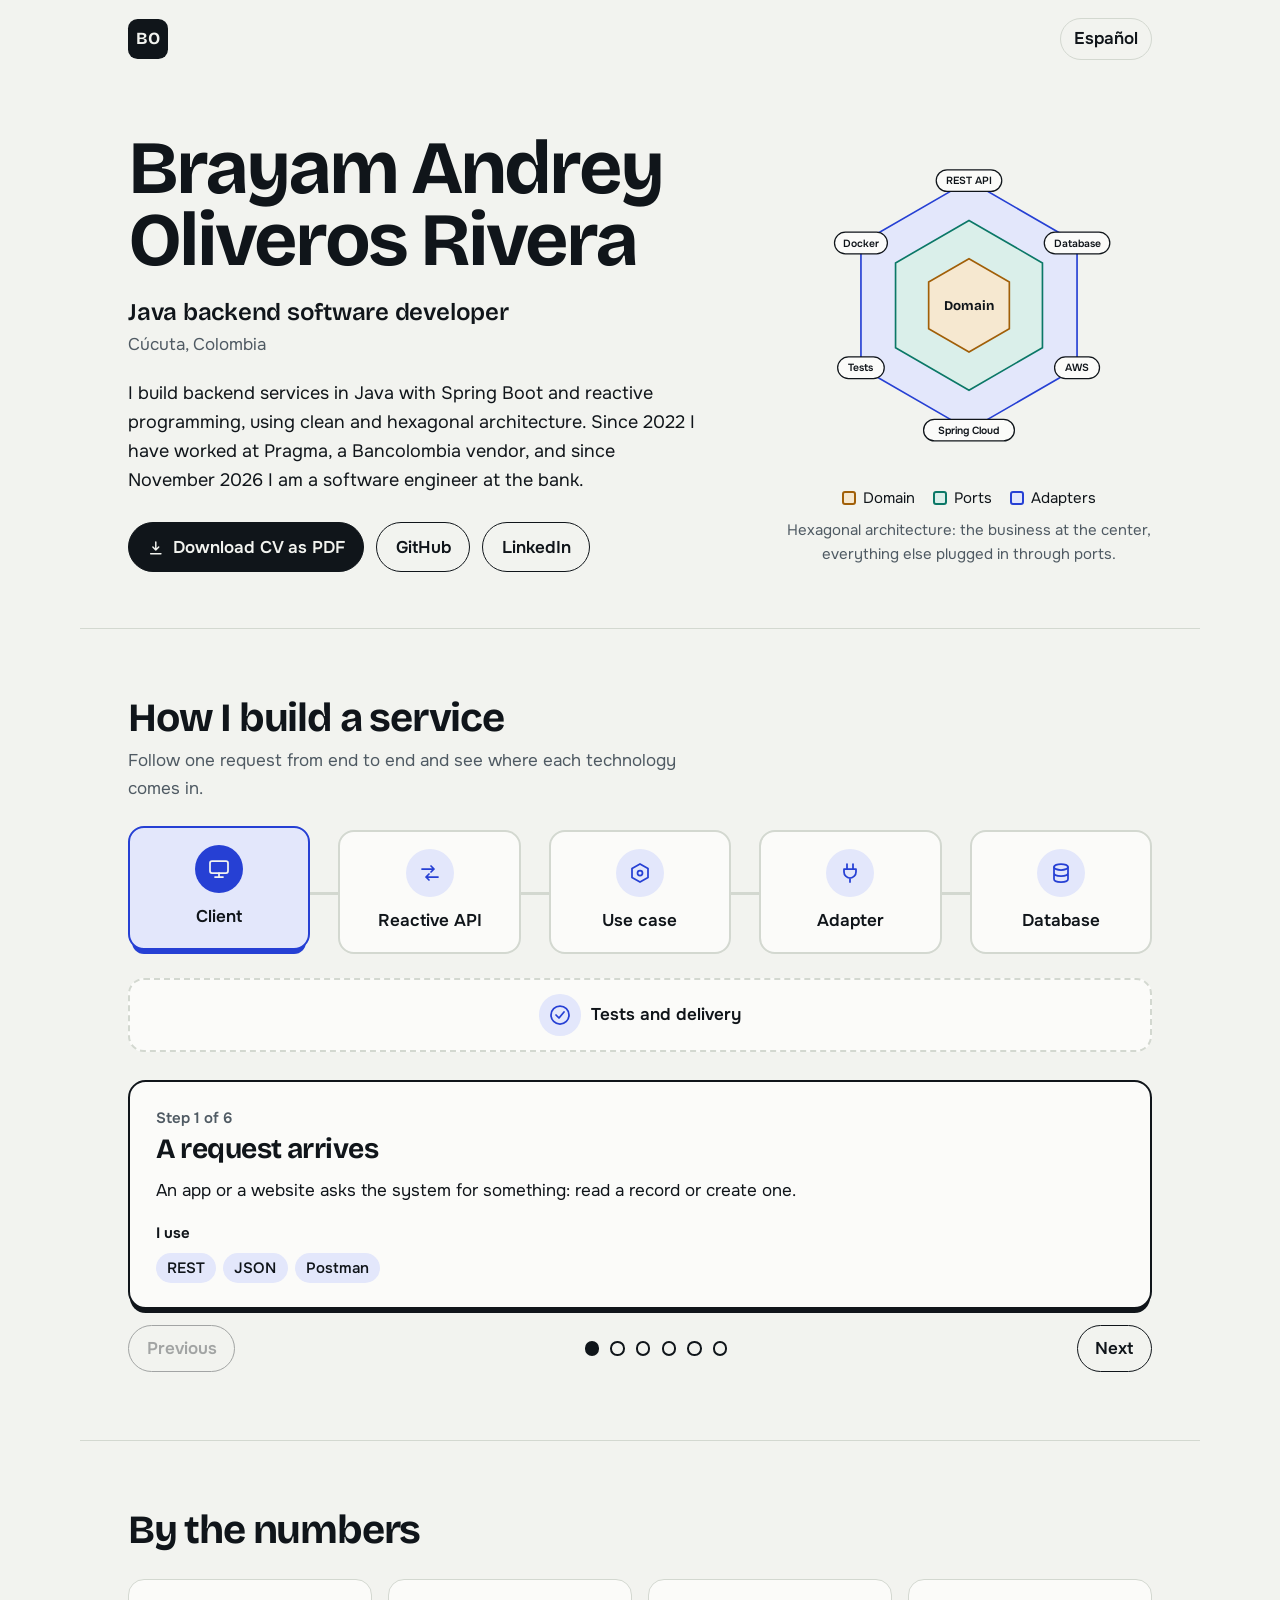
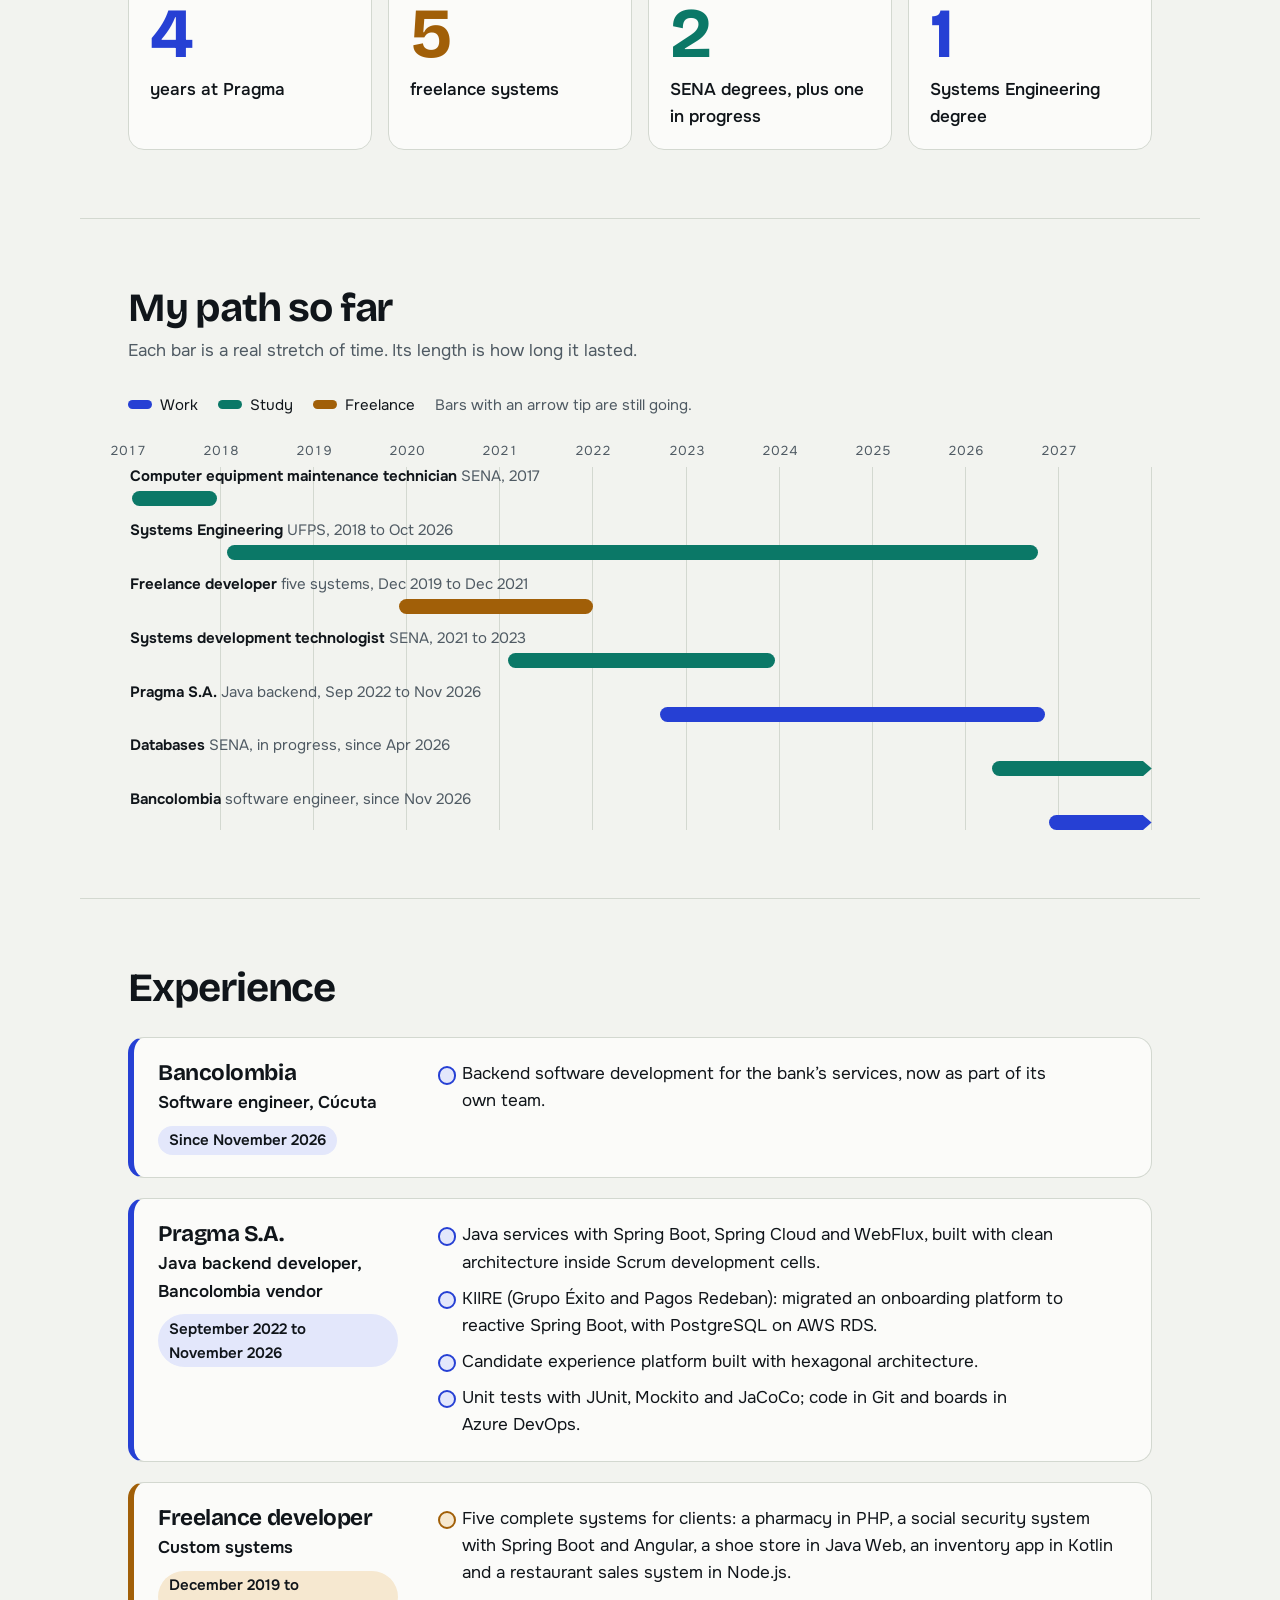
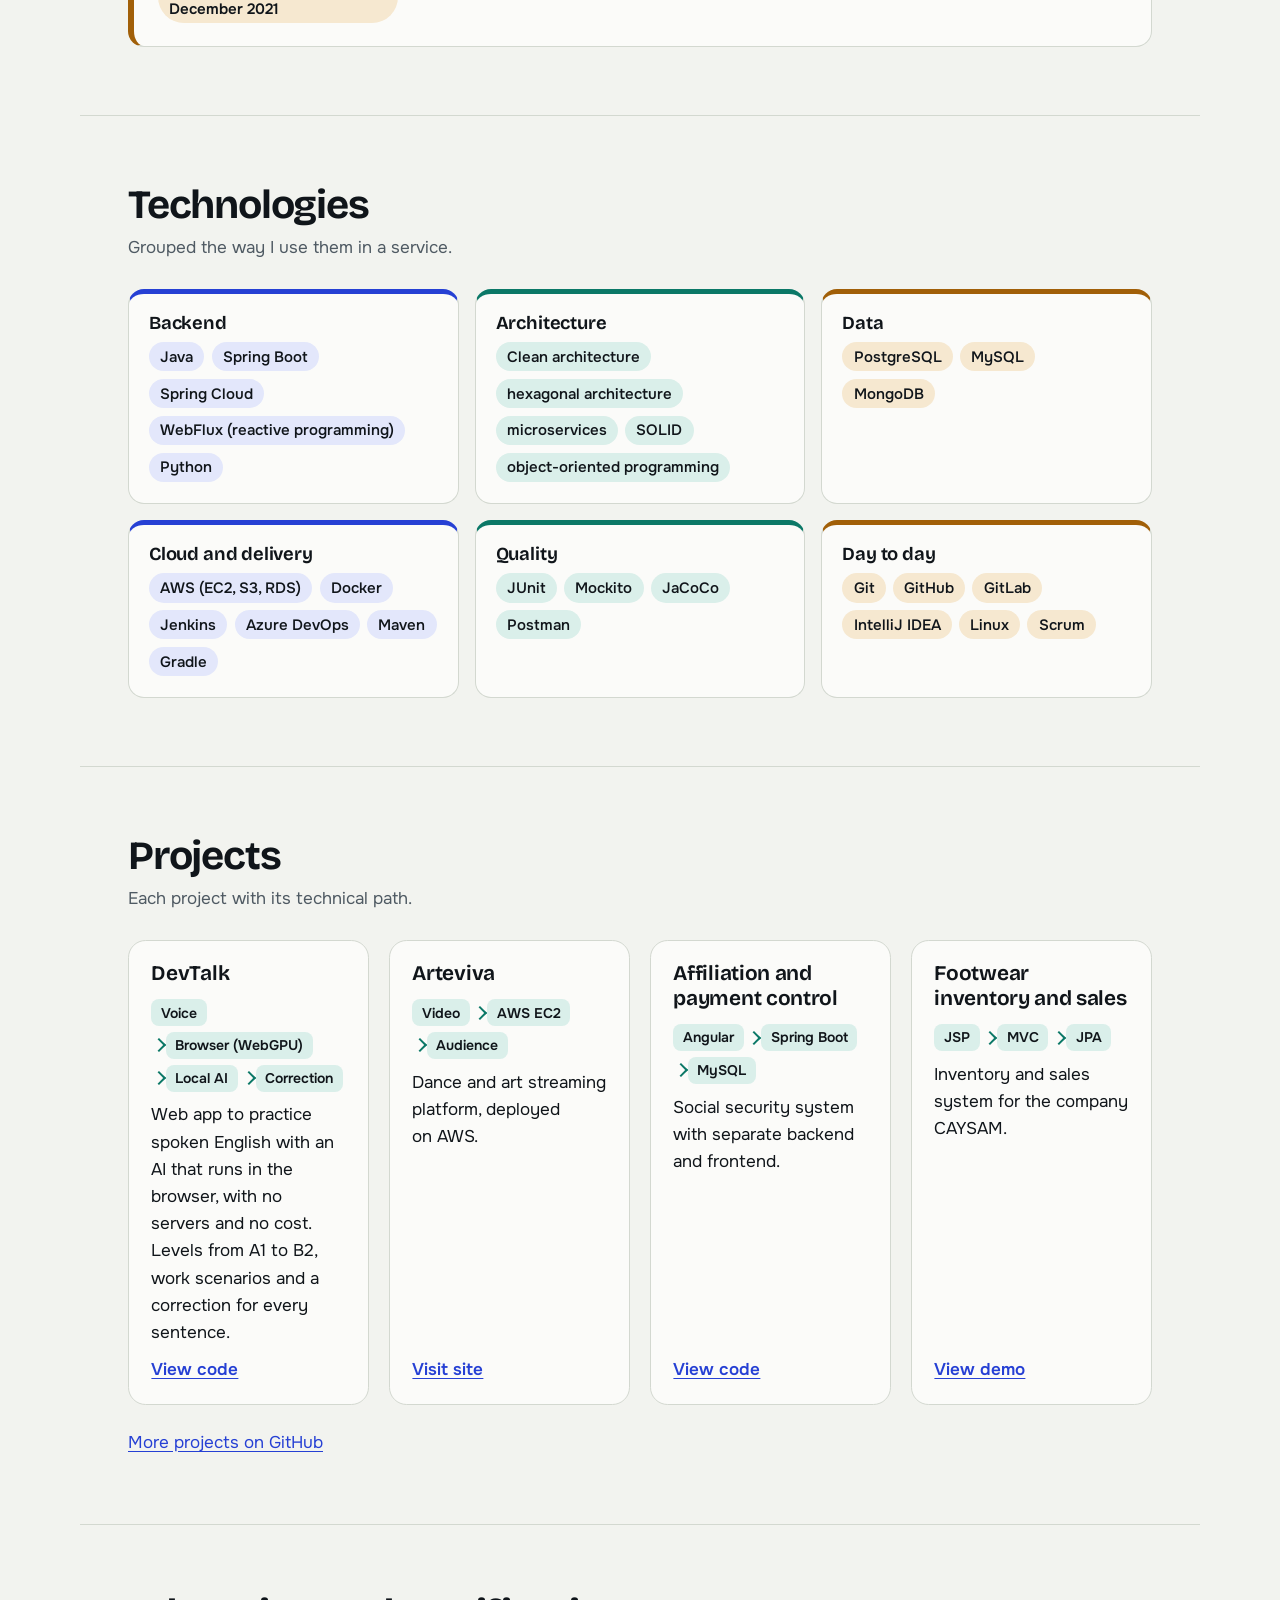
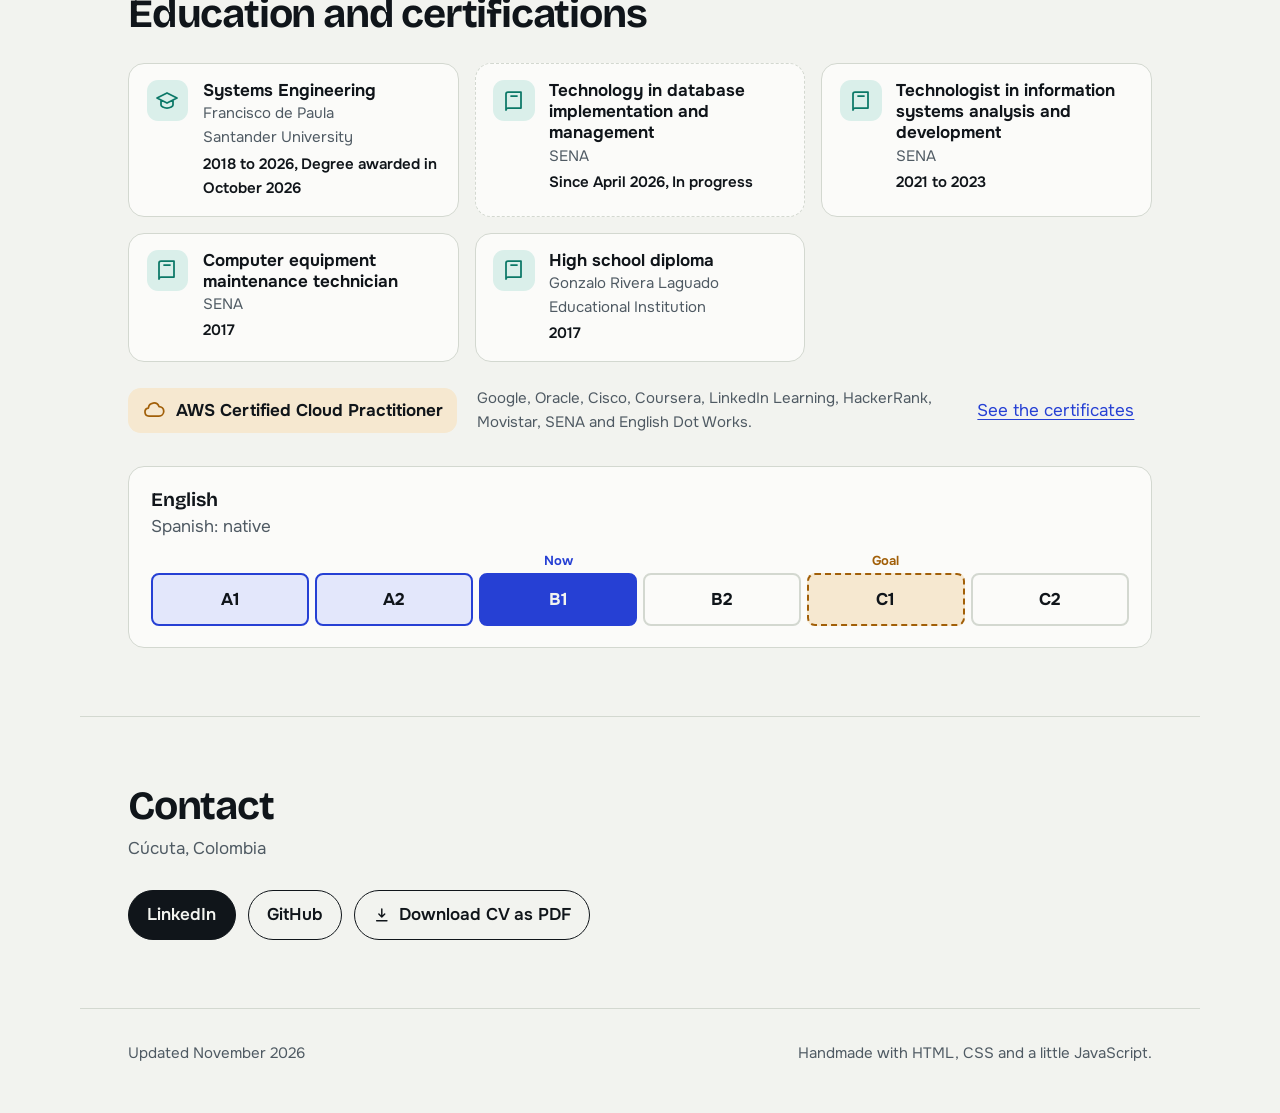
==== commit 06347514: "Currículum como guía visual: diagrama paso a paso, cifras, experiencia completa y escala de inglés" ====
--- a/en/index.html
+++ b/en/index.html
@@ -7,25 +7,23 @@
 <meta name="description" content="Résumé of Brayam Andrey Oliveros Rivera, backend software engineer working with Java and Spring Boot. Cúcuta, Colombia.">
 <meta name="color-scheme" content="light dark">
 <meta name="theme-color" content="#F2F3EF" media="(prefers-color-scheme: light)">
-<meta name="theme-color" content="#0B0F14" media="(prefers-color-scheme: dark)">
+<meta name="theme-color" content="#0D1115" media="(prefers-color-scheme: dark)">
 <meta property="og:title" content="Brayam Oliveros | Java backend developer">
 <meta property="og:description" content="Résumé of Brayam Andrey Oliveros Rivera, backend software engineer working with Java and Spring Boot. Cúcuta, Colombia.">
 <meta property="og:type" content="profile">
 <link rel="icon" href="../assets/favicon.svg" type="image/svg+xml">
-<link rel="preload" href="../assets/fonts/pixelify.woff2" as="font" type="font/woff2" crossorigin>
+<link rel="preload" href="../assets/fonts/bricolage.woff2" as="font" type="font/woff2" crossorigin>
 <link rel="preload" href="../assets/fonts/onest.woff2" as="font" type="font/woff2" crossorigin>
-<style>@font-face{font-family:"Onest";src:url("../assets/fonts/onest.woff2") format("woff2");font-weight:100 900;font-style:normal;font-display:swap}@font-face{font-family:"Pixelify Sans";src:url("../assets/fonts/pixelify.woff2") format("woff2");font-weight:400 700;font-style:normal;font-display:swap}:root{color-scheme:light dark;--paper:light-dark(#F2F3EF,#0B0F14);--card:light-dark(#FBFBF9,#131A21);--ink:light-dark(#10151A,#E9EDF0);--muted:light-dark(#4F5A63,#9DA8B1);--line:light-dark(#CFD4CC,#26303A);--link:light-dark(#2640D4,#8499FF);--shadow:light-dark(#10151A,#000);--scr:#0E1530;--scr2:#17214D;--scrline:#34448F;--scrink:#EEF1FF;--scrmuted:#AEB8E8;--blue:#8499FF;--teal:#4FCDB4;--amber:#EAAE4E;--gold:#FFD34D;--px:"Pixelify Sans","Onest",system-ui,sans-serif;--body:"Onest",system-ui,-apple-system,"Segoe UI",sans-serif;--gutter:clamp(1.25rem,5vw,3rem)}*{box-sizing:border-box}html{-webkit-text-size-adjust:100%;scroll-behavior:smooth}body{margin:0;background:var(--paper);color:var(--ink);font:400 1.0625rem/1.6 var(--body);text-wrap:pretty;-webkit-font-smoothing:antialiased}h1,h2,h3,p,ul,ol,dl,dd,figure{margin:0;padding:0}*{font-variant-ligatures:none!important}ul,ol{list-style:none}a{color:var(--link);text-underline-offset:.18em}:focus-visible{outline:3px solid var(--gold);outline-offset:3px;box-shadow:0 0 0 6px var(--ink)}.skip{position:absolute;left:-999px;top:.5rem;background:var(--ink);color:var(--paper);padding:.5rem 1rem;z-index:10}.skip:focus{left:.5rem}.wrap{max-width:70rem;margin-inline:auto;padding-inline:var(--gutter)}svg.sp{image-rendering:pixelated;shape-rendering:crispEdges;display:block}.kind-work{--c:var(--blue)}.kind-study{--c:var(--teal)}.kind-free{--c:var(--amber)}.hud{position:sticky;top:0;z-index:5;background:color-mix(in srgb,var(--paper) 90%,transparent);backdrop-filter:blur(8px);border-bottom:2px solid var(--ink)}.bar{display:flex;align-items:center;gap:1rem;padding-block:.6rem}.mark{display:grid;place-items:center;inline-size:2.5rem;block-size:2.5rem;background:var(--ink);color:var(--paper);font:700 1.05rem/1 var(--px);text-decoration:none}.xp{display:none;flex:1;align-items:center;gap:.75rem;font:700 .95rem/1 var(--body);min-inline-size:0}.js .xp{display:flex}.xp b{color:var(--ink)}.xpbar{flex:1;max-inline-size:16rem;block-size:1rem;border:2px solid var(--ink);background:var(--card);padding:2px}.xpbar i{display:block;block-size:100%;inline-size:var(--p,0%);background:var(--gold);transition:inline-size .5s steps(8)}.lang{margin-inline-start:auto;color:var(--ink);text-decoration:none;font-weight:600;padding:.35rem .8rem;border:2px solid var(--ink)}.lang:hover{background:var(--ink);color:var(--paper)}.hero{display:grid;gap:2.5rem 3.5rem;grid-template-columns:minmax(0,1.1fr) minmax(0,.9fr);align-items:center;padding-block:clamp(2rem,6vw,4.5rem)}.hero h1{font:700 clamp(2.3rem,1rem + 5.2vw,4.3rem)/.98 var(--px);letter-spacing:-.01em}.hero h1 span{display:block}.role{margin-top:1.25rem;font:700 clamp(1.15rem,1rem + .8vw,1.5rem)/1.3 var(--px)}.place{color:var(--muted);margin-top:.2rem}.summary{margin-top:1.25rem;max-inline-size:36rem;font-size:1.125rem}.actions{display:flex;flex-wrap:wrap;gap:.75rem;margin-top:1.75rem}.btn{display:inline-flex;align-items:center;gap:.5rem;padding:.65rem 1.1rem;border:2px solid var(--ink);color:var(--ink);text-decoration:none;font-weight:650;background:var(--card);box-shadow:4px 4px 0 var(--shadow);transition:transform .12s,box-shadow .12s}.btn:hover{transform:translate(2px,2px);box-shadow:2px 2px 0 var(--shadow)}.btn:active{transform:translate(4px,4px);box-shadow:0 0 0 var(--shadow)}.btn.main{background:var(--gold);color:#10151A}.btn svg{inline-size:1.1rem;block-size:1.1rem}.screen{background:var(--scr);color:var(--scrink);border:3px solid var(--ink);box-shadow:6px 6px 0 var(--shadow)}.arena{position:relative;display:grid;place-items:center;padding:2.5rem 1rem 0;min-block-size:15rem;background:radial-gradient(circle at 1px 1px,var(--scrline) 1px,transparent 1.5px) 0 0/20px 20px}.hero-sprite{inline-size:8.5rem;animation:idle 1.6s steps(2) infinite}.floor{inline-size:100%;block-size:1.5rem;margin-top:0;background:repeating-linear-gradient(90deg,var(--teal) 0 16px,#3AAE98 16px 32px);border-top:3px solid var(--scr)}.coin{position:absolute;inline-size:1.6rem;color:var(--gold);animation:float 2.4s steps(4) infinite}.coin:nth-of-type(1){left:14%;top:22%}.coin:nth-of-type(2){right:16%;top:34%;animation-delay:.8s}.coin:nth-of-type(3){left:30%;top:10%;animation-delay:1.5s;inline-size:1.2rem}@keyframes idle{50%{transform:translateY(-.4rem)}}@keyframes float{50%{transform:translateY(-.55rem)}}.sheet{padding:1.1rem 1.3rem 1.3rem}.sheet h2{font:700 1rem/1 var(--body);color:var(--gold);margin-bottom:.75rem}.sheet dl{display:grid;gap:.45rem}.sheet div{display:grid;grid-template-columns:5.5rem 1fr;gap:.75rem;font-size:.9375rem}.sheet dt{color:var(--scrmuted)}.sheet dd{color:var(--scrink)}.block{padding-block:clamp(2.25rem,6vw,4rem)}.block+.block{border-top:2px solid var(--line)}h2.title{font:700 clamp(1.5rem,1.1rem + 1.4vw,2.1rem)/1.1 var(--px)}.intro{color:var(--muted);margin-top:.5rem;max-inline-size:36rem}.sec-head{margin-bottom:1.5rem}.board{position:relative;padding:3.2rem clamp(1rem,3vw,2rem) 2rem;background:radial-gradient(circle at 1px 1px,var(--scrline) 1px,transparent 1.5px) 0 0/22px 22px,var(--scr)}.path{display:grid;grid-template-columns:repeat(4,minmax(0,1fr));gap:3rem 1.5rem}.path>li{position:relative}.path>li:not(:nth-child(4n))::after{content:"";position:absolute;left:100%;top:50%;inline-size:1.5rem;border-top:3px dashed var(--scrline)}.tile{position:relative;display:flex;flex-direction:column;gap:.3rem;block-size:100%;min-block-size:9.5rem;padding:.9rem .9rem 1rem;background:var(--scr2);color:var(--scrink);border:3px solid var(--scrline);text-decoration:none;transition:border-color .15s,transform .15s}.tile:hover{border-color:var(--c,var(--gold));transform:translateY(-3px)}.tile[aria-current=step]{border-color:var(--c,var(--gold));box-shadow:0 0 0 3px var(--scr),0 0 0 6px var(--c,var(--gold))}.tile .n{font:700 .9rem/1 var(--body);color:var(--c,var(--gold))}.tile .ic{inline-size:1.7rem;color:var(--c,var(--gold));margin-bottom:.15rem}.tile .t{font-weight:650;line-height:1.25}.tile .d{color:var(--scrmuted);font-size:.875rem;margin-top:auto}.tile .star{position:absolute;top:.55rem;right:.55rem;inline-size:1.15rem;color:var(--gold);display:none}.tile.seen .star{display:block}.chest{--c:var(--gold);border-style:dashed}.chest .ic-open{display:block}.chest .ic-lock{display:none}.js .chest[data-locked] .ic-open{display:none}.js .chest[data-locked] .ic-lock{display:block}.js .chest:not([data-locked]){border-style:solid;animation:glow 1.2s steps(2) infinite}@keyframes glow{50%{box-shadow:0 0 0 4px var(--scr),0 0 0 7px var(--gold)}}.pawn{position:absolute;left:0;top:0;inline-size:3rem;margin:-3.7rem 0 0 -1.5rem;pointer-events:none;z-index:3;display:none;transition:transform .5s cubic-bezier(.3,.7,.3,1)}.js .pawn{display:block}.pawn svg{inline-size:100%;block-size:auto}.pawn.moving svg{animation:hop .5s}@keyframes hop{50%{transform:translateY(-1.1rem)}}.hint{margin-top:1.25rem;color:var(--scrmuted);font-size:.9375rem}.quests{margin-top:1.75rem;display:grid;gap:1.25rem}.quest{padding:1.4rem 1.6rem;background:var(--scr);color:var(--scrink);border:3px solid var(--c,var(--gold));box-shadow:6px 6px 0 var(--shadow);animation:pop .25s ease-out}@keyframes pop{from{transform:scale(.98);opacity:.4}}.quest h3{font:700 clamp(1.3rem,1.1rem + .8vw,1.7rem)/1.15 var(--px)}.quest .meta{color:var(--scrmuted);margin-top:.3rem}.quest .tag{display:inline-block;margin-bottom:.6rem;padding:.1rem .55rem;background:var(--gold);color:#10151A;font:700 .8rem/1.5 var(--body)}.quest .lv{display:block;margin-bottom:.35rem;font:700 .9rem/1 var(--body);color:var(--c,var(--gold))}.quest p.body{margin-top:.9rem;max-inline-size:44rem}.pts{margin-top:.9rem;display:grid;gap:.5rem;max-inline-size:44rem}.pts li{position:relative;padding-inline-start:1.2rem}.pts li::before{content:"";position:absolute;left:0;top:.62em;inline-size:.5rem;block-size:.5rem;background:var(--c,var(--gold))}.loot-h{margin-top:1.1rem;font:700 .9rem/1 var(--body);color:var(--gold)}.loot{display:flex;flex-wrap:wrap;gap:.5rem;margin-top:.55rem}.loot li{padding:.15rem .6rem;border:2px solid var(--c,var(--gold));background:var(--scr2);font-size:.9rem}.quest.intro{display:none}.js .quest.intro:not([hidden]){display:block}.quest.chest-panel{--c:var(--gold)}.quest.chest-panel .locked{display:none}.js .quest.chest-panel:not([data-open]) .locked{display:block}.js .quest.chest-panel:not([data-open]) .opened{display:none}.quest .actions{margin-top:1.1rem}.quest .btn{box-shadow:4px 4px 0 #000}.shake{animation:shake .35s}@keyframes shake{25%{transform:translateX(-6px)}75%{transform:translateX(6px)}}.burst{position:absolute;inline-size:1.2rem;color:var(--gold);pointer-events:none;z-index:4;animation:burst 1s ease-out forwards}@keyframes burst{to{transform:translate(var(--dx),var(--dy));opacity:0}}.inv{display:grid;gap:1.25rem;grid-template-columns:repeat(auto-fit,minmax(min(100%,19rem),1fr))}.slot{padding:1rem 1.1rem 1.2rem;background:var(--card);border:2px solid var(--ink);box-shadow:4px 4px 0 var(--shadow)}.slot h3{font:700 1.05rem/1 var(--px);color:var(--c)}.slot ul{display:flex;flex-wrap:wrap;gap:.45rem;margin-top:.85rem}.slot li{padding:.15rem .6rem;border:2px solid var(--c);font-size:.9375rem}.slot.k0{--c:var(--link)}.slot.k1{--c:light-dark(#0B7867,#4FCDB4)}.slot.k2{--c:light-dark(#A15F08,#EAAE4E)}.badges{display:grid;gap:1rem;grid-template-columns:repeat(auto-fit,minmax(min(100%,15rem),1fr))}.badge{display:flex;gap:.9rem;align-items:center;padding:.9rem 1rem;background:var(--card);border:2px solid var(--ink)}.badge .gem{flex:none;display:grid;place-items:center;inline-size:3rem;block-size:3rem;background:var(--scr);color:var(--gold)}.badge .gem svg{inline-size:1.7rem}.badge b{display:block;font-weight:650;line-height:1.25}.badge span{color:var(--muted);font-size:.9rem}.badge.locked{border-style:dashed}.badge.locked .gem{color:var(--scrmuted)}.missions{display:grid;gap:1.25rem;grid-template-columns:repeat(auto-fit,minmax(min(100%,15rem),1fr))}.mission{display:flex;flex-direction:column;gap:.5rem;padding:1.2rem 1.3rem;background:var(--card);border:2px solid var(--ink);box-shadow:4px 4px 0 var(--shadow)}.mission:first-child{grid-column:1/-1;background:var(--scr);color:var(--scrink);border-color:var(--gold)}.mission:first-child .stack{color:var(--scrmuted)}.mission:first-child a{color:var(--gold)}.mission h3{font:700 1.25rem/1.2 var(--px)}.mission .stack{color:var(--muted);font-size:.9375rem}.mission p:not(.stack){flex:1}.mission a{font-weight:650;align-self:flex-start}.more{margin-top:1.5rem}.foot{padding-block:2rem 3rem;border-top:2px solid var(--ink);color:var(--muted);font-size:.9375rem;display:flex;flex-wrap:wrap;gap:.5rem 2rem;justify-content:space-between}.print-cv{display:none}@media (max-width:52rem){.hero{grid-template-columns:1fr}.path{grid-template-columns:repeat(2,minmax(0,1fr));gap:3rem 1.25rem}.path>li::after{display:none}.path>li:nth-child(odd):not(:last-child)::after{display:block;inline-size:1.25rem}.xp .lab{display:none}}@media (max-width:30rem){.sheet div{grid-template-columns:1fr;gap:.1rem}.quest{padding:1.1rem 1.1rem}}@media (prefers-reduced-motion:reduce){html{scroll-behavior:auto}.hero-sprite,.coin,.chest,.shake,.pawn.moving svg,.quest{animation:none!important}.pawn,.xpbar i,.btn,.tile{transition:none}}@page{size:A4;margin:13mm 15mm}@media print{:root{color-scheme:light}html,body{background:#fff;color:#000}body{font-size:9.6pt;line-height:1.38}a{color:#000;text-decoration:none}.screen-only{display:none!important}.print-cv{display:block}.print-cv h1{font:700 24pt/1 var(--body);letter-spacing:-.02em}.print-cv .role{font:600 12pt/1.3 var(--body);margin-top:.35rem}.print-cv .place{color:#000;margin-top:0}.print-cv .summary{font-size:10pt;margin-top:.45rem;max-inline-size:none}.print-cv .contact{margin-top:.4rem;font-size:9pt}.print-cv section{padding-block:.8rem 0;margin-top:.8rem;border-top:.6pt solid #999}.print-cv h2{font:700 12pt/1.1 var(--body);margin-bottom:.35rem}.print-cv h3{font:650 10.5pt/1.25 var(--body)}.print-cv h3 span{font-weight:500}.print-cv h3 span::before{content:" | "}.entry{display:grid;grid-template-columns:36mm 1fr;gap:.1rem 1.2rem;padding-block:.45rem;break-inside:avoid}.entry+.entry{border-top:.6pt dashed #999}.entry ul{margin-top:.2rem;display:grid;gap:.15rem}.entry li{position:relative;padding-inline-start:1.1rem}.entry li::before{content:"";position:absolute;left:0;top:.62em;inline-size:.28rem;block-size:.28rem;background:#000}.skills div{display:grid;grid-template-columns:36mm 1fr;gap:.1rem 1.2rem;padding-block:.25rem}.skills dt{font-weight:650}.prj{padding:.4rem 0;border-top:.6pt dashed #999;break-inside:avoid}.prj:first-of-type{border-top:0}.prj h3{display:inline}.prj .stack{display:inline;margin-left:.4rem}.prj p+p{margin-top:0}.edu li{display:grid;grid-template-columns:36mm 1fr;gap:.1rem 1.2rem;padding-block:.3rem;break-inside:avoid}.edu b{font-weight:650}.edu .org{display:block}.two{display:grid;grid-template-columns:1fr 1fr;gap:.4rem 2rem}.two li{padding-block:.25rem}.two b{font-weight:650}.two span{display:block}.print-cv .upd{margin-top:.8rem;padding-top:.5rem;border-top:.6pt solid #999;font-size:8pt}}</style>
+<style>@font-face{font-family:"Onest";src:url("../assets/fonts/onest.woff2") format("woff2");font-weight:100 900;font-style:normal;font-display:swap}@font-face{font-family:"Bricolage Grotesque";src:url("../assets/fonts/bricolage.woff2") format("woff2");font-weight:200 800;font-style:normal;font-display:swap}:root{color-scheme:light dark;--paper:light-dark(#F2F3EF,#0D1115);--card:light-dark(#FBFBF9,#141A20);--ink:light-dark(#10151A,#E9EDF0);--muted:light-dark(#4F5A63,#9DA8B1);--line:light-dark(#D3D8D0,#26303A);--work:light-dark(#2640D4,#8499FF);--study:light-dark(#0B7867,#4FCDB4);--free:light-dark(#A15F08,#EAAE4E);--tint-work:light-dark(#E3E7FB,#1B2347);--tint-study:light-dark(#DAEFEA,#12302B);--tint-free:light-dark(#F6E8D0,#3A2C12);--display:"Bricolage Grotesque","Onest",system-ui,sans-serif;--body:"Onest",system-ui,-apple-system,"Segoe UI",sans-serif;--gutter:clamp(1.25rem,5vw,3rem)}*{box-sizing:border-box}html{-webkit-text-size-adjust:100%;scroll-behavior:smooth}body{margin:0;background:var(--paper);color:var(--ink);font:400 1.0625rem/1.6 var(--body);text-wrap:pretty;-webkit-font-smoothing:antialiased}h1,h2,h3,p,ul,ol,dl,dd,figure{margin:0;padding:0}ul,ol{list-style:none}a{color:var(--work);text-underline-offset:.18em}:focus-visible{outline:3px solid var(--work);outline-offset:3px;border-radius:4px}.skip{position:absolute;left:-999px;top:.5rem;background:var(--ink);color:var(--paper);padding:.5rem 1rem;border-radius:6px;z-index:10}.skip:focus{left:.5rem}.wrap{max-width:70rem;margin-inline:auto;padding-inline:var(--gutter)}.kind-work{--c:var(--work);--t:var(--tint-work)}.kind-study{--c:var(--study);--t:var(--tint-study)}.kind-free{--c:var(--free);--t:var(--tint-free)}.ic{inline-size:1.5rem;block-size:1.5rem;fill:none;stroke:currentColor;stroke-width:1.75;stroke-linecap:round;stroke-linejoin:round}.bar{display:flex;align-items:center;justify-content:space-between;padding-block:1.1rem}.mark{display:grid;place-items:center;inline-size:2.5rem;block-size:2.5rem;border-radius:.6rem;background:var(--ink);color:var(--paper);font:700 1.0625rem/1 var(--display);text-decoration:none;letter-spacing:-.02em}.lang{color:var(--ink);text-decoration:none;font-weight:600;padding:.4rem .8rem;border:1.5px solid var(--line);border-radius:999px}.lang:hover{border-color:var(--ink)}.hero{display:grid;gap:2rem 3rem;grid-template-columns:minmax(0,1.25fr) minmax(0,.75fr);align-items:center;padding-block:clamp(1.5rem,5vw,3.5rem) clamp(2rem,5vw,3.5rem)}.hero h1{font:700 clamp(2.7rem,1rem + 5.4vw,4.7rem)/.95 var(--display);letter-spacing:-.04em;text-wrap:balance;font-variation-settings:"opsz" 96}.hero h1 span{display:block}.role{margin-top:1.3rem;font:600 clamp(1.15rem,1rem + .8vw,1.5rem)/1.3 var(--display);letter-spacing:-.01em}.place{color:var(--muted);margin-top:.2rem}.summary{margin-top:1.3rem;max-inline-size:36rem;font-size:1.125rem}.actions{display:flex;flex-wrap:wrap;gap:.75rem;margin-top:1.75rem}.btn{display:inline-flex;align-items:center;gap:.5rem;padding:.65rem 1.15rem;border-radius:999px;border:1.5px solid var(--ink);color:var(--ink);text-decoration:none;font-weight:600}.btn:hover{background:var(--ink);color:var(--paper)}.btn.main{background:var(--ink);color:var(--paper)}.btn.main:hover{background:transparent;color:var(--ink)}.btn svg{inline-size:1.1rem;block-size:1.1rem}.art{margin:0}.art svg{display:block;inline-size:100%;block-size:auto;overflow:visible}.art figcaption{color:var(--muted);font-size:.9375rem;margin-top:.5rem;text-align:center}.hex-out{fill:var(--tint-work);stroke:var(--work)}.hex-mid{fill:var(--tint-study);stroke:var(--study)}.hex-in{fill:var(--tint-free);stroke:var(--free)}.hex-out,.hex-mid,.hex-in{stroke-width:2}.hex-core{font:700 16px var(--display);fill:var(--ink);text-anchor:middle}.pill rect{fill:var(--card);stroke:var(--ink);stroke-width:1.5}.pill text{font:600 12.5px var(--body);fill:var(--ink);text-anchor:middle}.legend{display:flex;flex-wrap:wrap;justify-content:center;gap:.4rem 1.1rem;margin-top:.9rem;font-size:.9375rem}.legend li{display:flex;align-items:center;gap:.45rem}.legend i{inline-size:.9rem;block-size:.9rem;border-radius:3px;border:2px solid var(--c);background:var(--t)}.ring-in{animation:pulse 3.2s ease-in-out infinite;transform-origin:center;transform-box:fill-box}@keyframes pulse{50%{transform:scale(1.05)}}.block{padding-block:clamp(2.5rem,6vw,4.25rem);border-top:1px solid var(--line)}.sec-head{margin-bottom:1.75rem}h2{font:700 clamp(1.7rem,1.2rem + 1.7vw,2.5rem)/1.05 var(--display);letter-spacing:-.03em}.intro{color:var(--muted);margin-top:.5rem;max-inline-size:36rem}.nodes{display:grid;grid-template-columns:repeat(5,minmax(0,1fr));gap:1.75rem}.nodes>li{position:relative}.nodes>li:not(:last-child)::after{content:"";position:absolute;left:100%;top:50%;inline-size:1.75rem;border-top:3px solid var(--line);transition:border-color .3s}.nodes>li.done:not(:last-child)::after{border-color:var(--work)}.node{display:flex;flex-direction:column;align-items:center;gap:.6rem;inline-size:100%;padding:1.1rem .6rem;background:var(--card);color:var(--ink);border:2px solid var(--line);border-radius:1rem;font:inherit;font-weight:600;text-align:center;cursor:pointer;transition:border-color .25s,background .25s,transform .25s}.node .ci{display:grid;place-items:center;inline-size:3rem;block-size:3rem;border-radius:50%;background:var(--tint-work);color:var(--work);transition:background .25s,color .25s}.node:hover{border-color:var(--work)}.node.done{border-color:var(--work)}.node.done .ci{background:var(--work);color:var(--paper)}.node.on{border-color:var(--work);background:var(--tint-work);transform:translateY(-4px);box-shadow:0 8px 0 -4px var(--work)}.node.on .ci{background:var(--work);color:var(--paper)}.band{margin-top:1.5rem;flex-direction:row;justify-content:center;border-style:dashed;padding:.9rem 1.2rem}.band .ci{inline-size:2.6rem;block-size:2.6rem;flex:none}.stepper{margin-top:1.75rem;display:grid;gap:1rem}.step{padding:1.5rem 1.6rem;background:var(--card);border:2px solid var(--ink);border-radius:1.1rem;box-shadow:0 6px 0 -2px var(--ink);animation:pop .3s ease-out}@keyframes pop{from{opacity:.3;transform:translateY(6px)}}.step .count{color:var(--muted);font-size:.9375rem;font-weight:600}.step h3{font:700 clamp(1.3rem,1.1rem + .9vw,1.75rem)/1.15 var(--display);letter-spacing:-.02em;margin-top:.2rem}.step p.what{margin-top:.7rem;max-inline-size:44rem}.uses-h{margin-top:1.1rem;font-weight:650;font-size:.9375rem}.chips{display:flex;flex-wrap:wrap;gap:.45rem;margin-top:.5rem}.chips li{padding:.18rem .7rem;border-radius:999px;background:var(--tint-work);color:var(--ink);font-size:.9375rem;font-weight:550}.real{margin-top:1.1rem;padding:.7rem 1rem;border-inline-start:4px solid var(--free);background:var(--tint-free);border-radius:0 .6rem .6rem 0;max-inline-size:44rem}.real b{font-weight:700}.ctrl{display:none;align-items:center;gap:.9rem}.js .ctrl{display:flex}.js .step[hidden]{display:none}.dots{display:flex;gap:.1rem;margin-inline:auto}.dots button{position:relative;inline-size:1.5rem;block-size:1.5rem;padding:0;border:0;background:transparent;cursor:pointer}.dots button::before{content:"";position:absolute;inset:.3rem;border-radius:50%;border:2px solid var(--ink)}.dots button[aria-current=step]::before{background:var(--ink)}.cbtn{padding:.55rem 1.1rem;border-radius:999px;border:1.5px solid var(--ink);background:transparent;color:var(--ink);font:inherit;font-weight:600;cursor:pointer}.cbtn:hover:not(:disabled){background:var(--ink);color:var(--paper)}.cbtn:disabled{opacity:.35;cursor:default}.steps{display:grid;gap:1rem}.stats{display:grid;gap:1rem;grid-template-columns:repeat(auto-fit,minmax(12rem,1fr))}.stat{padding:1.2rem 1.3rem;background:var(--card);border:1.5px solid var(--line);border-radius:1rem}.stat b{display:block;font:700 clamp(3rem,2rem + 3vw,4.5rem)/1 var(--display);letter-spacing:-.05em;color:var(--work)}.stat:nth-child(2) b{color:var(--free)}.stat:nth-child(3) b{color:var(--study)}.stat span{display:block;margin-top:.4rem;font-weight:550}.tlegend{display:flex;flex-wrap:wrap;gap:.4rem 1.25rem;margin-bottom:1.5rem;font-size:.9375rem}.tlegend li{display:flex;align-items:center;gap:.5rem}.tlegend i{inline-size:1.5rem;block-size:.6rem;border-radius:999px;background:var(--c)}.tlegend .note{color:var(--muted)}.years{position:relative;block-size:1.4rem;margin-bottom:.25rem;color:var(--muted);font-size:.8125rem;font-variant-numeric:tabular-nums}.years span{position:absolute;inset-block-start:0;left:var(--x);translate:-50% 0}.rows{position:relative;display:grid;gap:.9rem;background:repeating-linear-gradient(to right,transparent 0,transparent calc(100%/var(--n) - 1px),var(--line) calc(100%/var(--n) - 1px),var(--line) calc(100%/var(--n)))}.row{display:grid;gap:.3rem}.row .what{font-size:.9375rem;line-height:1.3;padding-inline:.15rem}.row .what b{font-weight:650}.row .what span{color:var(--muted)}.lane{position:relative;block-size:.95rem}.span-bar{position:absolute;inset-block:0;left:var(--s);inline-size:max(var(--w),.9%);background:var(--c);border-radius:999px;transform-origin:left center;animation:draw .8s cubic-bezier(.2,.75,.2,1) both;animation-delay:calc(var(--i)*90ms + 150ms)}.span-bar.open{border-radius:999px 0 0 999px;clip-path:polygon(0 0,calc(100% - .55rem) 0,100% 50%,calc(100% - .55rem) 100%,0 100%)}@keyframes draw{from{transform:scaleX(0)}to{transform:scaleX(1)}}.jobs{display:grid;gap:1.25rem}.job{display:grid;gap:.8rem 2.5rem;grid-template-columns:minmax(0,15rem) minmax(0,1fr);padding:1.4rem 1.5rem;background:var(--card);border:1.5px solid var(--line);border-inline-start:6px solid var(--c);border-radius:1rem}.job h3{font:700 1.4rem/1.15 var(--display);letter-spacing:-.02em}.jrole{font-weight:600;margin-top:.2rem}.jwhen{display:inline-block;margin-top:.6rem;padding:.15rem .7rem;border-radius:999px;background:var(--t);font-size:.9375rem;font-weight:600}.jpts{display:grid;gap:.55rem;align-content:start}.jpts li{position:relative;padding-inline-start:1.5rem}.jpts li::before{content:"";position:absolute;left:0;top:.35em;inline-size:.9rem;block-size:.9rem;border-radius:50%;background:var(--t);border:2px solid var(--c)}.layers{display:grid;gap:1rem;grid-template-columns:repeat(auto-fit,minmax(min(100%,20rem),1fr))}.layer{padding:1.1rem 1.25rem 1.3rem;background:var(--card);border:1.5px solid var(--line);border-radius:1rem;border-top:5px solid var(--c)}.layer h3{font:650 1.15rem/1.2 var(--display);letter-spacing:-.01em}.layer .chips li{background:var(--t)}.l0{--c:var(--work);--t:var(--tint-work)}.l1{--c:var(--study);--t:var(--tint-study)}.l2{--c:var(--free);--t:var(--tint-free)}.projects{display:grid;gap:1.25rem;grid-template-columns:repeat(auto-fit,minmax(min(100%,14.5rem),1fr))}.project{display:flex;flex-direction:column;gap:.6rem;padding:1.3rem 1.4rem;background:var(--card);border:1.5px solid var(--line);border-radius:1.1rem}.project h3{font:650 1.3rem/1.2 var(--display);letter-spacing:-.015em}.project p.txt{flex:1}.project a{font-weight:600;align-self:flex-start}.flow{display:flex;flex-wrap:wrap;align-items:center;gap:.35rem .2rem;margin-top:.15rem}.flow li{display:flex;align-items:center;padding:.15rem .6rem;border-radius:.5rem;background:var(--tint-study);font-size:.875rem;font-weight:600}.flow li+li{margin-inline-start:.9rem;position:relative}.flow li+li::before{content:"";position:absolute;left:-.75rem;top:50%;inline-size:.5rem;block-size:.5rem;border-top:2px solid var(--study);border-right:2px solid var(--study);transform:translateY(-50%) rotate(45deg)}.more{margin-top:1.5rem}.edu{display:grid;gap:1rem;grid-template-columns:repeat(auto-fit,minmax(min(100%,17rem),1fr))}.deg{display:flex;gap:.9rem;padding:1rem 1.1rem;background:var(--card);border:1.5px solid var(--line);border-radius:1rem}.deg .ci{flex:none;display:grid;place-items:center;inline-size:2.6rem;block-size:2.6rem;border-radius:.7rem;background:var(--t);color:var(--c)}.deg b{display:block;font-weight:650;line-height:1.25}.deg span{display:block;color:var(--muted);font-size:.9375rem}.deg .when{color:var(--ink);font-weight:600;margin-top:.15rem}.deg.ongoing{border-style:dashed}.en{margin-top:2rem;padding:1.3rem 1.4rem;background:var(--card);border:1.5px solid var(--line);border-radius:1rem}.en h3{font:650 1.2rem/1.2 var(--display)}.en p{color:var(--muted);margin-top:.15rem}.scale{display:grid;grid-template-columns:repeat(6,1fr);gap:.4rem;margin-top:2rem}.scale li{position:relative;padding:.7rem 0;text-align:center;font-weight:700;border-radius:.5rem;border:2px solid var(--line)}.scale li.reached{background:var(--tint-work);border-color:var(--work)}.scale li.now{background:var(--work);color:var(--paper);border-color:var(--work)}.scale li.goal{border:2px dashed var(--free);background:var(--tint-free)}.scale small{position:absolute;left:50%;top:-1.45rem;translate:-50% 0;font-size:.8125rem;font-weight:650;white-space:nowrap}.scale .now small{color:var(--work)}.scale .goal small{color:var(--free)}.cnote{color:var(--muted);font-size:.9375rem;max-inline-size:30rem}.certs{margin-top:1.5rem;display:flex;flex-wrap:wrap;gap:.75rem 1.25rem;align-items:center}.cert{display:inline-flex;align-items:center;gap:.6rem;padding:.55rem .9rem;border-radius:.8rem;background:var(--tint-free);font-weight:650}.cert .ic{color:var(--free)}.foot{padding-block:2rem 3rem;border-top:1px solid var(--line);color:var(--muted);font-size:.9375rem;display:flex;flex-wrap:wrap;gap:.5rem 2rem;justify-content:space-between}.print-cv{display:none}@media (max-width:56rem){.job{grid-template-columns:1fr}.hero{grid-template-columns:1fr}.art{max-inline-size:26rem}.nodes{grid-template-columns:1fr;gap:1.4rem}.nodes>li:not(:last-child)::after{left:50%;top:100%;inline-size:0;block-size:1.4rem;border-top:0;border-left:3px solid var(--line)}.nodes>li.done:not(:last-child)::after{border-left-color:var(--work)}.node{flex-direction:row;justify-content:flex-start;text-align:start;padding:.8rem 1rem}.years span:nth-child(even){display:none}}@media (max-width:30rem){.scale{gap:.25rem}.step{padding:1.2rem 1.1rem}}@media (prefers-reduced-motion:reduce){html{scroll-behavior:auto}.span-bar,.ring-in,.step{animation:none!important}.node,.node .ci,.nodes>li::after{transition:none}}@page{size:A4;margin:13mm 15mm}@media print{:root{color-scheme:light}html,body{background:#fff;color:#000}body{font-size:9.6pt;line-height:1.38}a{color:#000;text-decoration:none}.screen-only{display:none!important}.print-cv{display:block}.print-cv h1{font:700 24pt/1 var(--display);letter-spacing:-.02em}.print-cv .role{font:600 12pt/1.3 var(--display);margin-top:.35rem}.print-cv .place{color:#000;margin-top:0}.print-cv .summary{font-size:10pt;margin-top:.45rem;max-inline-size:none}.print-cv .contact{margin-top:.4rem;font-size:9pt}.print-cv section{padding-block:.8rem 0;margin-top:.8rem;border-top:.6pt solid #999}.print-cv h2{font:700 12pt/1.1 var(--display);margin-bottom:.35rem}.print-cv h3{font:650 10.5pt/1.25 var(--display)}.print-cv h3 span{font-weight:500}.print-cv h3 span::before{content:" | "}.entry{display:grid;grid-template-columns:36mm 1fr;gap:.1rem 1.2rem;padding-block:.45rem;break-inside:avoid}.entry+.entry{border-top:.6pt dashed #999}.entry ul{margin-top:.2rem;display:grid;gap:.15rem}.entry li{position:relative;padding-inline-start:1.1rem}.entry li::before{content:"";position:absolute;left:0;top:.62em;inline-size:.28rem;block-size:.28rem;background:#000}.skills div{display:grid;grid-template-columns:36mm 1fr;gap:.1rem 1.2rem;padding-block:.25rem}.skills dt{font-weight:650}.prj{padding:.4rem 0;border-top:.6pt dashed #999;break-inside:avoid}.prj:first-of-type{border-top:0}.prj h3{display:inline}.prj .stack{display:inline;margin-left:.4rem}.edu-p li{display:grid;grid-template-columns:36mm 1fr;gap:.1rem 1.2rem;padding-block:.3rem;break-inside:avoid}.edu-p b{font-weight:650}.edu-p .org{display:block}.two{display:grid;grid-template-columns:1fr 1fr;gap:.4rem 2rem}.two li{padding-block:.25rem}.two b{font-weight:650}.two span{display:block}.print-cv .upd{margin-top:.8rem;padding-top:.5rem;border-top:.6pt solid #999;font-size:8pt}}</style>
 <script type="application/ld+json">{"@context":"https://schema.org","@type":"Person","name":"Brayam Andrey Oliveros Rivera","jobTitle":"Java backend software developer","address":{"@type":"PostalAddress","addressLocality":"Cúcuta","addressCountry":"CO"},"alumniOf":{"@type":"CollegeOrUniversity","name":"Universidad Francisco de Paula Santander"},"sameAs":["https://github.com/AndreyRivera13","https://www.linkedin.com/in/brayam-andrey-oliveros-rivera-00a514200/"]}</script>
 </head>
 <body id="top">
-<svg width="0" height="0" style="position:absolute" aria-hidden="true" focusable="false"><symbol id="s-hero" viewBox="0 0 12 15"><rect x="4" y="0" width="4" height="1" fill="#6B4630"/><rect x="3" y="1" width="6" height="1" fill="#6B4630"/><rect x="2" y="2" width="8" height="1" fill="#6B4630"/><rect x="2" y="3" width="1" height="1" fill="#6B4630"/><rect x="3" y="3" width="6" height="1" fill="#E8B48A"/><rect x="9" y="3" width="1" height="1" fill="#6B4630"/><rect x="2" y="4" width="2" height="1" fill="#E8B48A"/><rect x="4" y="4" width="1" height="1" fill="#10151A"/><rect x="5" y="4" width="2" height="1" fill="#E8B48A"/><rect x="7" y="4" width="1" height="1" fill="#10151A"/><rect x="8" y="4" width="2" height="1" fill="#E8B48A"/><rect x="2" y="5" width="8" height="1" fill="#E8B48A"/><rect x="3" y="6" width="6" height="1" fill="#E8B48A"/><rect x="2" y="7" width="8" height="1" fill="#4D6BFF"/><rect x="1" y="8" width="10" height="1" fill="#4D6BFF"/><rect x="1" y="9" width="1" height="1" fill="#E8B48A"/><rect x="2" y="9" width="8" height="1" fill="#4D6BFF"/><rect x="10" y="9" width="1" height="1" fill="#E8B48A"/><rect x="1" y="10" width="1" height="1" fill="#E8B48A"/><rect x="2" y="10" width="2" height="1" fill="#4D6BFF"/><rect x="4" y="10" width="4" height="1" fill="#3248C4"/><rect x="8" y="10" width="2" height="1" fill="#4D6BFF"/><rect x="10" y="10" width="1" height="1" fill="#E8B48A"/><rect x="2" y="11" width="8" height="1" fill="#4D6BFF"/><rect x="2" y="12" width="3" height="1" fill="#2B3445"/><rect x="7" y="12" width="3" height="1" fill="#2B3445"/><rect x="2" y="13" width="3" height="1" fill="#2B3445"/><rect x="7" y="13" width="3" height="1" fill="#2B3445"/><rect x="2" y="14" width="3" height="1" fill="#EEF1FF"/><rect x="7" y="14" width="3" height="1" fill="#EEF1FF"/></symbol><symbol id="s-coin" viewBox="0 0 10 8"><rect x="2" y="0" width="6" height="1" fill="currentColor"/><rect x="1" y="1" width="8" height="1" fill="currentColor"/><rect x="0" y="2" width="4" height="1" fill="currentColor"/><rect x="6" y="2" width="4" height="1" fill="currentColor"/><rect x="0" y="3" width="3" height="1" fill="currentColor"/><rect x="4" y="3" width="2" height="1" fill="currentColor"/><rect x="7" y="3" width="3" height="1" fill="currentColor"/><rect x="0" y="4" width="3" height="1" fill="currentColor"/><rect x="4" y="4" width="2" height="1" fill="currentColor"/><rect x="7" y="4" width="3" height="1" fill="currentColor"/><rect x="0" y="5" width="4" height="1" fill="currentColor"/><rect x="6" y="5" width="4" height="1" fill="currentColor"/><rect x="1" y="6" width="8" height="1" fill="currentColor"/><rect x="2" y="7" width="6" height="1" fill="currentColor"/></symbol><symbol id="s-star" viewBox="0 0 11 9"><rect x="5" y="0" width="1" height="1" fill="currentColor"/><rect x="4" y="1" width="3" height="1" fill="currentColor"/><rect x="4" y="2" width="3" height="1" fill="currentColor"/><rect x="0" y="3" width="11" height="1" fill="currentColor"/><rect x="1" y="4" width="9" height="1" fill="currentColor"/><rect x="2" y="5" width="7" height="1" fill="currentColor"/><rect x="2" y="6" width="7" height="1" fill="currentColor"/><rect x="1" y="7" width="4" height="1" fill="currentColor"/><rect x="6" y="7" width="4" height="1" fill="currentColor"/><rect x="1" y="8" width="2" height="1" fill="currentColor"/><rect x="8" y="8" width="2" height="1" fill="currentColor"/></symbol><symbol id="s-lock" viewBox="0 0 10 9"><rect x="3" y="0" width="4" height="1" fill="currentColor"/><rect x="2" y="1" width="2" height="1" fill="currentColor"/><rect x="6" y="1" width="2" height="1" fill="currentColor"/><rect x="2" y="2" width="1" height="1" fill="currentColor"/><rect x="7" y="2" width="1" height="1" fill="currentColor"/><rect x="0" y="3" width="10" height="1" fill="currentColor"/><rect x="0" y="4" width="10" height="1" fill="currentColor"/><rect x="0" y="5" width="4" height="1" fill="currentColor"/><rect x="6" y="5" width="4" height="1" fill="currentColor"/><rect x="0" y="6" width="4" height="1" fill="currentColor"/><rect x="6" y="6" width="4" height="1" fill="currentColor"/><rect x="0" y="7" width="10" height="1" fill="currentColor"/><rect x="0" y="8" width="10" height="1" fill="currentColor"/></symbol><symbol id="s-chest" viewBox="0 0 12 8"><rect x="1" y="0" width="10" height="1" fill="currentColor"/><rect x="0" y="1" width="12" height="1" fill="currentColor"/><rect x="0" y="2" width="1" height="1" fill="currentColor"/><rect x="11" y="2" width="1" height="1" fill="currentColor"/><rect x="0" y="3" width="12" height="1" fill="currentColor"/><rect x="0" y="4" width="1" height="1" fill="currentColor"/><rect x="5" y="4" width="2" height="1" fill="currentColor"/><rect x="11" y="4" width="1" height="1" fill="currentColor"/><rect x="0" y="5" width="1" height="1" fill="currentColor"/><rect x="5" y="5" width="2" height="1" fill="currentColor"/><rect x="11" y="5" width="1" height="1" fill="currentColor"/><rect x="0" y="6" width="1" height="1" fill="currentColor"/><rect x="11" y="6" width="1" height="1" fill="currentColor"/><rect x="0" y="7" width="12" height="1" fill="currentColor"/></symbol><symbol id="s-cloud" viewBox="0 0 12 6"><rect x="3" y="0" width="4" height="1" fill="currentColor"/><rect x="2" y="1" width="6" height="1" fill="currentColor"/><rect x="9" y="1" width="2" height="1" fill="currentColor"/><rect x="1" y="2" width="11" height="1" fill="currentColor"/><rect x="0" y="3" width="12" height="1" fill="currentColor"/><rect x="0" y="4" width="12" height="1" fill="currentColor"/><rect x="1" y="5" width="10" height="1" fill="currentColor"/></symbol><symbol id="s-gem" viewBox="0 0 10 6"><rect x="1" y="0" width="8" height="1" fill="currentColor"/><rect x="0" y="1" width="10" height="1" fill="currentColor"/><rect x="1" y="2" width="8" height="1" fill="currentColor"/><rect x="2" y="3" width="6" height="1" fill="currentColor"/><rect x="3" y="4" width="4" height="1" fill="currentColor"/><rect x="4" y="5" width="2" height="1" fill="currentColor"/></symbol><symbol id="s-chip" viewBox="0 0 10 7"><rect x="0" y="0" width="10" height="1" fill="currentColor"/><rect x="0" y="1" width="1" height="1" fill="currentColor"/><rect x="2" y="1" width="2" height="1" fill="currentColor"/><rect x="5" y="1" width="2" height="1" fill="currentColor"/><rect x="8" y="1" width="2" height="1" fill="currentColor"/><rect x="0" y="2" width="10" height="1" fill="currentColor"/><rect x="0" y="3" width="1" height="1" fill="currentColor"/><rect x="2" y="3" width="2" height="1" fill="currentColor"/><rect x="5" y="3" width="2" height="1" fill="currentColor"/><rect x="8" y="3" width="2" height="1" fill="currentColor"/><rect x="0" y="4" width="10" height="1" fill="currentColor"/><rect x="0" y="5" width="1" height="1" fill="currentColor"/><rect x="2" y="5" width="2" height="1" fill="currentColor"/><rect x="5" y="5" width="2" height="1" fill="currentColor"/><rect x="8" y="5" width="2" height="1" fill="currentColor"/><rect x="0" y="6" width="10" height="1" fill="currentColor"/></symbol><symbol id="s-book" viewBox="0 0 10 7"><rect x="0" y="0" width="9" height="1" fill="currentColor"/><rect x="0" y="1" width="1" height="1" fill="currentColor"/><rect x="8" y="1" width="1" height="1" fill="currentColor"/><rect x="0" y="2" width="1" height="1" fill="currentColor"/><rect x="2" y="2" width="5" height="1" fill="currentColor"/><rect x="8" y="2" width="1" height="1" fill="currentColor"/><rect x="0" y="3" width="1" height="1" fill="currentColor"/><rect x="8" y="3" width="1" height="1" fill="currentColor"/><rect x="0" y="4" width="1" height="1" fill="currentColor"/><rect x="2" y="4" width="5" height="1" fill="currentColor"/><rect x="8" y="4" width="1" height="1" fill="currentColor"/><rect x="0" y="5" width="1" height="1" fill="currentColor"/><rect x="8" y="5" width="1" height="1" fill="currentColor"/><rect x="0" y="6" width="9" height="1" fill="currentColor"/></symbol></svg>
 <div class="screen-only">
 <a class="skip" href="#contenido">Skip to content</a>
-<header class="hud"><div class="wrap bar">
+<header class="wrap bar">
 <a class="mark" href="#top" aria-label="BO, Brayam Oliveros">BO</a>
-<p class="xp"><span>XP <b id="xp">0</b></span><span class="xpbar" aria-hidden="true"><i id="xpbar"></i></span><span><span class="lab">Levels </span><b id="lv">0</b>/7</span></p>
 <a class="lang" href="../" hreflang="es" lang="es" title="Leer este CV en español">Español</a>
-</div></header>
+</header>
 <main id="contenido">
 <section class="wrap hero" aria-labelledby="nombre">
 <div>
@@ -34,153 +32,204 @@
 <p class="place">Cúcuta, Colombia</p>
 <p class="summary">I build backend services in Java with Spring Boot and reactive programming, using clean and hexagonal architecture. Since 2022 I have worked at Pragma, a Bancolombia vendor, and since November 2026 I am a software engineer at the bank.</p>
 <div class="actions">
-<a class="btn main" href="#mapa">Start the adventure</a>
-<a class="btn" href="../Brayam-Oliveros-CV-en.pdf" download><svg viewBox="0 0 24 24" fill="none" stroke="currentColor" stroke-width="2" stroke-linecap="round" stroke-linejoin="round" aria-hidden="true"><path d="M12 4v11m0 0-4-4m4 4 4-4M5 20h14"/></svg>Download CV as PDF</a>
+<a class="btn main" href="../Brayam-Oliveros-CV-en.pdf" download><svg viewBox="0 0 24 24" fill="none" stroke="currentColor" stroke-width="2" stroke-linecap="round" stroke-linejoin="round" aria-hidden="true"><path d="M12 4v11m0 0-4-4m4 4 4-4M5 20h14"/></svg>Download CV as PDF</a>
 <a class="btn" href="https://github.com/AndreyRivera13" rel="me noopener">GitHub</a>
 <a class="btn" href="https://www.linkedin.com/in/brayam-andrey-oliveros-rivera-00a514200/" rel="me noopener">LinkedIn</a>
 
 </div>
 </div>
-<div class="screen">
-<div class="arena"><svg class="sp coin" viewBox="0 0 10 8" aria-hidden="true" focusable="false"><use href="#s-coin"/></svg><svg class="sp coin" viewBox="0 0 10 8" aria-hidden="true" focusable="false"><use href="#s-coin"/></svg><svg class="sp coin" viewBox="0 0 10 8" aria-hidden="true" focusable="false"><use href="#s-coin"/></svg><svg class="sp hero-sprite" viewBox="0 0 12 15" aria-hidden="true" focusable="false"><use href="#s-hero"/></svg></div>
-<div class="floor"></div>
-<div class="sheet"><h2>Character sheet</h2><dl><div><dt>Class</dt><dd>Java backend developer</dd></div><div><dt>Base</dt><dd>Cúcuta, Colombia</dd></div><div><dt>Team</dt><dd>Bancolombia</dd></div><div><dt>Languages</dt><dd>Spanish native, English B1 on the way to C1</dd></div></dl></div>
-</div>
-</section>
-<section class="wrap block" id="mapa" aria-labelledby="h-map">
-<div class="sec-head"><h2 class="title" id="h-map">Level map</h2><p class="intro">Tap a level or use the ← → arrows. Visit all seven to open the chest.</p></div>
-<div class="screen board" data-levels="7">
-<div class="pawn" aria-hidden="true"><svg class="sp " viewBox="0 0 12 15" aria-hidden="true" focusable="false"><use href="#s-hero"/></svg></div>
-<ol class="path">
-<li><a class="tile kind-study" href="#nivel-1" data-i="0">
-<svg class="sp ic" viewBox="0 0 10 7" aria-hidden="true" focusable="false"><use href="#s-book"/></svg><svg class="sp star" viewBox="0 0 11 9" aria-hidden="true" focusable="false"><use href="#s-star"/></svg>
-<span class="n">Level 1</span><span class="t">Computer technician</span><span class="d">2017</span></a></li>
-<li><a class="tile kind-study" href="#nivel-2" data-i="1">
-<svg class="sp ic" viewBox="0 0 10 7" aria-hidden="true" focusable="false"><use href="#s-book"/></svg><svg class="sp star" viewBox="0 0 11 9" aria-hidden="true" focusable="false"><use href="#s-star"/></svg>
-<span class="n">Level 2</span><span class="t">Systems Engineering</span><span class="d">2018 to Oct 2026</span></a></li>
-<li><a class="tile kind-free" href="#nivel-3" data-i="2">
-<svg class="sp ic" viewBox="0 0 10 8" aria-hidden="true" focusable="false"><use href="#s-coin"/></svg><svg class="sp star" viewBox="0 0 11 9" aria-hidden="true" focusable="false"><use href="#s-star"/></svg>
-<span class="n">Level 3</span><span class="t">Freelance</span><span class="d">Dec 2019 to Dec 2021</span></a></li>
-<li><a class="tile kind-study" href="#nivel-4" data-i="3">
-<svg class="sp ic" viewBox="0 0 10 7" aria-hidden="true" focusable="false"><use href="#s-book"/></svg><svg class="sp star" viewBox="0 0 11 9" aria-hidden="true" focusable="false"><use href="#s-star"/></svg>
-<span class="n">Level 4</span><span class="t">Systems technologist</span><span class="d">2021 to 2023</span></a></li>
-<li><a class="tile kind-work" href="#nivel-5" data-i="4">
-<svg class="sp ic" viewBox="0 0 10 7" aria-hidden="true" focusable="false"><use href="#s-chip"/></svg><svg class="sp star" viewBox="0 0 11 9" aria-hidden="true" focusable="false"><use href="#s-star"/></svg>
-<span class="n">Level 5</span><span class="t">Pragma</span><span class="d">Sep 2022 to Nov 2026</span></a></li>
-<li><a class="tile kind-study" href="#nivel-6" data-i="5">
-<svg class="sp ic" viewBox="0 0 10 7" aria-hidden="true" focusable="false"><use href="#s-book"/></svg><svg class="sp star" viewBox="0 0 11 9" aria-hidden="true" focusable="false"><use href="#s-star"/></svg>
-<span class="n">Level 6</span><span class="t">Databases</span><span class="d">since Apr 2026</span></a></li>
-<li><a class="tile kind-work" href="#nivel-7" data-i="6">
-<svg class="sp ic" viewBox="0 0 10 7" aria-hidden="true" focusable="false"><use href="#s-chip"/></svg><svg class="sp star" viewBox="0 0 11 9" aria-hidden="true" focusable="false"><use href="#s-star"/></svg>
-<span class="n">Level 7</span><span class="t">Bancolombia</span><span class="d">since Nov 24, 2026</span></a></li>
-<li><a class="tile chest" href="#cofre" data-i="7" data-locked>
-<svg class="sp ic ic-open" viewBox="0 0 12 8" aria-hidden="true" focusable="false"><use href="#s-chest"/></svg><svg class="sp ic ic-lock" viewBox="0 0 10 9" aria-hidden="true" focusable="false"><use href="#s-lock"/></svg>
-<span class="n">Final chest</span><span class="t">Let’s work together</span></a></li>
+<figure class="art">
+<svg viewBox="0 0 440 400" role="img" aria-label="Hexagonal architecture: the business at the center, everything else plugged in through ports.">
+<polygon class="hex-out" points="220.0,50.0 349.9,125.0 349.9,275.0 220.0,350.0 90.1,275.0 90.1,125.0"/>
+<polygon class="hex-mid" points="220.0,98.0 308.3,149.0 308.3,251.0 220.0,302.0 131.7,251.0 131.7,149.0"/>
+<g class="ring-in"><polygon class="hex-in" points="220.0,144.0 268.5,172.0 268.5,228.0 220.0,256.0 171.5,228.0 171.5,172.0"/></g>
+<text class="hex-core" x="220" y="205">Domain</text>
+<g class="pill"><rect x="180.6" y="37.0" width="78.8" height="26" rx="13"/><text x="220.0" y="54.5">REST API</text></g><g class="pill"><rect x="310.5" y="112.0" width="78.8" height="26" rx="13"/><text x="349.9" y="129.5">Database</text></g><g class="pill"><rect x="322.9" y="262.0" width="54.0" height="26" rx="13"/><text x="349.9" y="279.5">AWS</text></g><g class="pill"><rect x="165.4" y="337.0" width="109.2" height="26" rx="13"/><text x="220.0" y="354.5">Spring Cloud</text></g><g class="pill"><rect x="62.1" y="262.0" width="56.0" height="26" rx="13"/><text x="90.1" y="279.5">Tests</text></g><g class="pill"><rect x="58.3" y="112.0" width="63.6" height="26" rx="13"/><text x="90.1" y="129.5">Docker</text></g>
+</svg>
+<ul class="legend"><li class="kind-free"><i></i>Domain</li><li class="kind-study"><i></i>Ports</li><li class="kind-work"><i></i>Adapters</li></ul>
+<figcaption>Hexagonal architecture: the business at the center, everything else plugged in through ports.</figcaption>
+</figure>
+</section>
+
+<section class="wrap block" id="servicio" aria-labelledby="h-flow">
+<div class="sec-head"><h2 id="h-flow">How I build a service</h2><p class="intro">Follow one request from end to end and see where each technology comes in.</p></div>
+<div class="flowbox" data-steps="6">
+<ol class="nodes">
+<li><button type="button" class="node" data-step="0">
+<span class="ci"><svg class="ic" viewBox="0 0 24 24" aria-hidden="true" focusable="false"><rect x="3" y="4" width="18" height="12" rx="2"/><path d="M8 20h8M12 16v4"/></svg></span><span>Client</span></button></li>
+<li><button type="button" class="node" data-step="1">
+<span class="ci"><svg class="ic" viewBox="0 0 24 24" aria-hidden="true" focusable="false"><path d="M4 8h12m0 0-3-3m3 3-3 3M20 16H8m0 0 3-3m-3 3 3 3"/></svg></span><span>Reactive API</span></button></li>
+<li><button type="button" class="node" data-step="2">
+<span class="ci"><svg class="ic" viewBox="0 0 24 24" aria-hidden="true" focusable="false"><path d="M12 3l8 4.5v9L12 21l-8-4.5v-9z"/><circle cx="12" cy="12" r="2.5"/></svg></span><span>Use case</span></button></li>
+<li><button type="button" class="node" data-step="3">
+<span class="ci"><svg class="ic" viewBox="0 0 24 24" aria-hidden="true" focusable="false"><path d="M9 3v5M15 3v5M6 8h12v3a6 6 0 0 1-12 0zM12 17v4"/></svg></span><span>Adapter</span></button></li>
+<li><button type="button" class="node" data-step="4">
+<span class="ci"><svg class="ic" viewBox="0 0 24 24" aria-hidden="true" focusable="false"><ellipse cx="12" cy="6" rx="7" ry="3"/><path d="M5 6v12c0 1.7 3.1 3 7 3s7-1.3 7-3V6M5 12c0 1.7 3.1 3 7 3s7-1.3 7-3"/></svg></span><span>Database</span></button></li>
 </ol>
-</div>
-<div class="quests" aria-live="polite">
-<article class="quest intro" data-intro><h3>Ready to play</h3><p class="body">Tap level 1 to start walking through my path.</p></article>
-<article class="quest kind-study" id="nivel-1" data-i="0">
-
-<h3><span class="lv">Level 1</span>Computer equipment maintenance technician</h3>
-<p class="meta">SENA, 2017</p>
-<p class="body">The starting point: technical training at SENA.</p><p class="loot-h">Loot</p><ul class="loot"><li>SENA technician</li></ul>
-</article>
-<article class="quest kind-study" id="nivel-2" data-i="1">
-
-<h3><span class="lv">Level 2</span>Systems Engineering</h3>
-<p class="meta">Francisco de Paula Santander University, 2018 to Oct 2026</p>
-<p class="body">The full degree at UFPS. Awarded on October 8, 2026.</p><p class="loot-h">Loot</p><ul class="loot"><li>Systems Engineer</li></ul>
-</article>
-<article class="quest kind-free" id="nivel-3" data-i="2">
-
-<h3><span class="lv">Level 3</span>Freelance developer</h3>
-<p class="meta">Custom systems, Dec 2019 to Dec 2021</p>
-<p class="body">Five complete systems for clients: a pharmacy in PHP, a social security system with Spring Boot and Angular, a shoe store in Java Web, an inventory app in Kotlin and a restaurant sales system in Node.js.</p><p class="loot-h">Loot</p><ul class="loot"><li>PHP</li><li>Spring Boot</li><li>Angular</li><li>Java Web</li><li>Kotlin</li><li>Node.js</li></ul>
-</article>
-<article class="quest kind-study" id="nivel-4" data-i="3">
-
-<h3><span class="lv">Level 4</span>Technologist in information systems analysis and development</h3>
-<p class="meta">SENA, 2021 to 2023</p>
-<p class="body">Technological training in software development, completed in 2023.</p><p class="loot-h">Loot</p><ul class="loot"><li>SENA technologist</li></ul>
-</article>
-<article class="quest kind-work" id="nivel-5" data-i="4">
-
-<h3><span class="lv">Level 5</span>Pragma S.A.</h3>
-<p class="meta">Java backend developer, Bancolombia vendor, Sep 2022 to Nov 2026</p>
-<ul class="pts"><li>Java services with Spring Boot, Spring Cloud and WebFlux, built with clean architecture inside Scrum development cells.</li><li>KIIRE (Grupo Éxito and Pagos Redeban): migrated an onboarding platform to reactive Spring Boot, with PostgreSQL on AWS RDS.</li><li>Candidate experience platform built with hexagonal architecture.</li><li>Unit tests with JUnit, Mockito and JaCoCo; code in Git and boards in Azure DevOps.</li></ul><p class="loot-h">Loot</p><ul class="loot"><li>Java</li><li>Spring Boot</li><li>Spring Cloud</li><li>WebFlux</li><li>PostgreSQL</li><li>AWS RDS</li><li>JUnit</li><li>Mockito</li><li>JaCoCo</li><li>Azure DevOps</li><li>Scrum</li></ul>
-</article>
-<article class="quest kind-study" id="nivel-6" data-i="5">
-<span class="tag">In progress</span>
-<h3><span class="lv">Level 6</span>Technology in database implementation and management</h3>
-<p class="meta">SENA, since Apr 2026</p>
-<p class="body">Ongoing training at SENA, focused on databases.</p>
-</article>
-<article class="quest kind-work" id="nivel-7" data-i="6">
-<span class="tag">Next level</span>
-<h3><span class="lv">Level 7</span>Bancolombia</h3>
-<p class="meta">Software engineer, since Nov 24, 2026</p>
-<p class="body">Backend development for the bank’s services, now as part of its own team.</p>
-</article>
-<article class="quest chest-panel" id="cofre" data-i="7">
-<h3>Final chest</h3>
-<p class="body locked">The chest is locked. Visit all seven levels to open it.</p>
-<div class="opened"><p class="body"><b>Let’s work together.</b> If you want to talk about a job or a project, message me on LinkedIn or browse my code on GitHub.</p>
-<div class="actions"><a class="btn main" href="https://www.linkedin.com/in/brayam-andrey-oliveros-rivera-00a514200/" rel="me noopener">LinkedIn</a>
+<button type="button" class="node band" data-step="5"><span class="ci"><svg class="ic" viewBox="0 0 24 24" aria-hidden="true" focusable="false"><circle cx="12" cy="12" r="9"/><path d="M8 12l3 3 5-6"/></svg></span><span>Tests and delivery</span></button>
+<div class="stepper" aria-live="polite">
+<div class="steps">
+<article class="step" id="paso-1" data-step="0">
+<p class="count">Step 1 of 6</p>
+<h3>A request arrives</h3>
+<p class="what">An app or a website asks the system for something: read a record or create one.</p>
+<p class="uses-h">I use</p>
+<ul class="chips"><li>REST</li><li>JSON</li><li>Postman</li></ul>
+
+</article>
+<article class="step" id="paso-2" data-step="1">
+<p class="count">Step 2 of 6</p>
+<h3>The API takes it without blocking</h3>
+<p class="what">With WebFlux, one service handles many requests at once without leaving a thread waiting for each answer.</p>
+<p class="uses-h">I use</p>
+<ul class="chips"><li>Spring Boot</li><li>WebFlux</li></ul>
+<p class="real"><b>Real case.</b> The migration of the KIIRE onboarding platform to reactive Spring Boot.</p>
+</article>
+<article class="step" id="paso-3" data-step="2">
+<p class="count">Step 3 of 6</p>
+<h3>The use case decides</h3>
+<p class="what">Business logic lives at the center and does not depend on frameworks or the database. You can swap a piece without breaking the rest.</p>
+<p class="uses-h">I use</p>
+<ul class="chips"><li>Clean architecture</li><li>Hexagonal</li><li>SOLID</li></ul>
+<p class="real"><b>Real case.</b> The candidate experience platform, built with hexagonal architecture.</p>
+</article>
+<article class="step" id="paso-4" data-step="3">
+<p class="count">Step 4 of 6</p>
+<h3>The adapter translates</h3>
+<p class="what">It turns what the domain understands into what each external system understands, and back.</p>
+<p class="uses-h">I use</p>
+<ul class="chips"><li>Spring Cloud</li><li>Microservices</li></ul>
+
+</article>
+<article class="step" id="paso-5" data-step="4">
+<p class="count">Step 5 of 6</p>
+<h3>The data gets stored</h3>
+<p class="what">Information is saved in a database. I work with relational ones and with documents.</p>
+<p class="uses-h">I use</p>
+<ul class="chips"><li>PostgreSQL</li><li>MySQL</li><li>MongoDB</li></ul>
+<p class="real"><b>Real case.</b> KIIRE stores its data in PostgreSQL on AWS RDS.</p>
+</article>
+<article class="step" id="paso-6" data-step="5">
+<p class="count">Step 6 of 6</p>
+<h3>Before shipping, everything is tested</h3>
+<p class="what">Unit tests, coverage measurement and a pipeline that packages and deploys.</p>
+<p class="uses-h">I use</p>
+<ul class="chips"><li>JUnit</li><li>Mockito</li><li>JaCoCo</li><li>Git</li><li>Jenkins</li><li>Azure DevOps</li><li>Docker</li><li>AWS</li></ul>
+
+</article>
+</div>
+<div class="ctrl"><button type="button" class="cbtn" data-dir="-1">Previous</button><div class="dots"><button type="button" data-step="0" aria-label="Step 1 of 6"></button><button type="button" data-step="1" aria-label="Step 2 of 6"></button><button type="button" data-step="2" aria-label="Step 3 of 6"></button><button type="button" data-step="3" aria-label="Step 4 of 6"></button><button type="button" data-step="4" aria-label="Step 5 of 6"></button><button type="button" data-step="5" aria-label="Step 6 of 6"></button></div><button type="button" class="cbtn" data-dir="1">Next</button></div>
+</div>
+</div>
+</section>
+
+<section class="wrap block" id="cifras" aria-labelledby="h-stats">
+<div class="sec-head"><h2 id="h-stats">By the numbers</h2></div>
+<ul class="stats">
+<li class="stat"><b>4</b><span>years at Pragma</span></li>
+<li class="stat"><b>5</b><span>freelance systems</span></li>
+<li class="stat"><b>2</b><span>SENA degrees, plus one in progress</span></li>
+<li class="stat"><b>1</b><span>Systems Engineering degree</span></li>
+</ul>
+</section>
+
+<section class="wrap block" id="trayectoria" aria-labelledby="h-trace">
+<div class="sec-head"><h2 id="h-trace">My path so far</h2><p class="intro">Each bar is a real stretch of time. Its length is how long it lasted.</p></div>
+<ul class="tlegend"><li class="kind-work"><i></i>Work</li><li class="kind-study"><i></i>Study</li><li class="kind-free"><i></i>Freelance</li><li class="note">Bars with an arrow tip are still going.</li></ul>
+<div class="years" aria-hidden="true"><span style="--x:0.00%">2017</span><span style="--x:9.09%">2018</span><span style="--x:18.18%">2019</span><span style="--x:27.27%">2020</span><span style="--x:36.36%">2021</span><span style="--x:45.45%">2022</span><span style="--x:54.55%">2023</span><span style="--x:63.64%">2024</span><span style="--x:72.73%">2025</span><span style="--x:81.82%">2026</span><span style="--x:90.91%">2027</span></div>
+<ol class="rows" style="--n:11">
+<li class="row kind-study" style="--i:0"><p class="what"><b>Computer equipment maintenance technician</b> <span>SENA, 2017</span></p>
+<div class="lane" aria-hidden="true"><span class="span-bar" style="--s:0.39%;--w:8.29%"></span></div></li>
+<li class="row kind-study" style="--i:1"><p class="what"><b>Systems Engineering</b> <span>UFPS, 2018 to Oct 2026</span></p>
+<div class="lane" aria-hidden="true"><span class="span-bar" style="--s:9.63%;--w:79.18%"></span></div></li>
+<li class="row kind-free" style="--i:2"><p class="what"><b>Freelance developer</b> <span>five systems, Dec 2019 to Dec 2021</span></p>
+<div class="lane" aria-hidden="true"><span class="span-bar" style="--s:26.51%;--w:18.93%"></span></div></li>
+<li class="row kind-study" style="--i:3"><p class="what"><b>Systems development technologist</b> <span>SENA, 2021 to 2023</span></p>
+<div class="lane" aria-hidden="true"><span class="span-bar" style="--s:37.15%;--w:26.08%"></span></div></li>
+<li class="row kind-work" style="--i:4"><p class="what"><b>Pragma S.A.</b> <span>Java backend, Sep 2022 to Nov 2026</span></p>
+<div class="lane" aria-hidden="true"><span class="span-bar" style="--s:51.97%;--w:37.63%"></span></div></li>
+<li class="row kind-study" style="--i:5"><p class="what"><b>Databases</b> <span>SENA, in progress, since Apr 2026</span></p>
+<div class="lane" aria-hidden="true"><span class="span-bar open" style="--s:84.40%;--w:15.60%"></span></div></li>
+<li class="row kind-work" style="--i:6"><p class="what"><b>Bancolombia</b> <span>software engineer, since Nov 2026</span></p>
+<div class="lane" aria-hidden="true"><span class="span-bar open" style="--s:89.98%;--w:10.02%"></span></div></li>
+</ol>
+</section>
+
+<section class="wrap block" id="experiencia" aria-labelledby="h-exp">
+<div class="sec-head"><h2 id="h-exp">Experience</h2></div>
+<div class="jobs">
+<article class="job kind-work"><div class="jhead"><h3>Bancolombia</h3><p class="jrole">Software engineer, Cúcuta</p><p class="jwhen">Since November 2026</p></div>
+<ul class="jpts"><li>Backend software development for the bank’s services, now as part of its own team.</li></ul></article>
+<article class="job kind-work"><div class="jhead"><h3>Pragma S.A.</h3><p class="jrole">Java backend developer, Bancolombia vendor</p><p class="jwhen">September 2022 to November 2026</p></div>
+<ul class="jpts"><li>Java services with Spring Boot, Spring Cloud and WebFlux, built with clean architecture inside Scrum development cells.</li><li>KIIRE (Grupo Éxito and Pagos Redeban): migrated an onboarding platform to reactive Spring Boot, with PostgreSQL on AWS RDS.</li><li>Candidate experience platform built with hexagonal architecture.</li><li>Unit tests with JUnit, Mockito and JaCoCo; code in Git and boards in Azure DevOps.</li></ul></article>
+<article class="job kind-free"><div class="jhead"><h3>Freelance developer</h3><p class="jrole">Custom systems</p><p class="jwhen">December 2019 to December 2021</p></div>
+<ul class="jpts"><li>Five complete systems for clients: a pharmacy in PHP, a social security system with Spring Boot and Angular, a shoe store in Java Web, an inventory app in Kotlin and a restaurant sales system in Node.js.</li></ul></article>
+</div>
+</section>
+
+<section class="wrap block" id="tecnologias" aria-labelledby="h-skills">
+<div class="sec-head"><h2 id="h-skills">Technologies</h2><p class="intro">Grouped the way I use them in a service.</p></div>
+<div class="layers">
+<section class="layer l0"><h3>Backend</h3>
+<ul class="chips"><li>Java</li><li>Spring Boot</li><li>Spring Cloud</li><li>WebFlux (reactive programming)</li><li>Python</li></ul></section>
+<section class="layer l1"><h3>Architecture</h3>
+<ul class="chips"><li>Clean architecture</li><li>hexagonal architecture</li><li>microservices</li><li>SOLID</li><li>object-oriented programming</li></ul></section>
+<section class="layer l2"><h3>Data</h3>
+<ul class="chips"><li>PostgreSQL</li><li>MySQL</li><li>MongoDB</li></ul></section>
+<section class="layer l0"><h3>Cloud and delivery</h3>
+<ul class="chips"><li>AWS (EC2, S3, RDS)</li><li>Docker</li><li>Jenkins</li><li>Azure DevOps</li><li>Maven</li><li>Gradle</li></ul></section>
+<section class="layer l1"><h3>Quality</h3>
+<ul class="chips"><li>JUnit</li><li>Mockito</li><li>JaCoCo</li><li>Postman</li></ul></section>
+<section class="layer l2"><h3>Day to day</h3>
+<ul class="chips"><li>Git</li><li>GitHub</li><li>GitLab</li><li>IntelliJ IDEA</li><li>Linux</li><li>Scrum</li></ul></section>
+</div>
+</section>
+
+<section class="wrap block" id="proyectos" aria-labelledby="h-proj">
+<div class="sec-head"><h2 id="h-proj">Projects</h2><p class="intro">Each project with its technical path.</p></div>
+<div class="projects">
+<article class="project"><h3>DevTalk</h3>
+<ul class="flow"><li>Voice</li><li>Browser (WebGPU)</li><li>Local AI</li><li>Correction</li></ul>
+<p class="txt">Web app to practice spoken English with an AI that runs in the browser, with no servers and no cost. Levels from A1 to B2, work scenarios and a correction for every sentence.</p><a href="https://github.com/AndreyRivera13/Dey-English-" rel="noopener">View code</a></article>
+<article class="project"><h3>Arteviva</h3>
+<ul class="flow"><li>Video</li><li>AWS EC2</li><li>Audience</li></ul>
+<p class="txt">Dance and art streaming platform, deployed on AWS.</p><a href="https://artevivax.com" rel="noopener">Visit site</a></article>
+<article class="project"><h3>Affiliation and payment control</h3>
+<ul class="flow"><li>Angular</li><li>Spring Boot</li><li>MySQL</li></ul>
+<p class="txt">Social security system with separate backend and frontend.</p><a href="https://github.com/AndreyRi13/seguridad-social-backend" rel="noopener">View code</a></article>
+<article class="project"><h3>Footwear inventory and sales</h3>
+<ul class="flow"><li>JSP</li><li>MVC</li><li>JPA</li></ul>
+<p class="txt">Inventory and sales system for the company CAYSAM.</p><a href="https://andreyri13.github.io/SistemaVentasWeb/" rel="noopener">View demo</a></article>
+</div>
+<p class="more"><a href="https://github.com/AndreyRivera13" rel="noopener">More projects on GitHub</a></p>
+</section>
+
+<section class="wrap block" id="estudios" aria-labelledby="h-edu">
+<div class="sec-head"><h2 id="h-edu">Education and certifications</h2></div>
+<ul class="edu">
+<li class="deg kind-study"><span class="ci"><svg class="ic" viewBox="0 0 24 24" aria-hidden="true" focusable="false"><path d="M2 9l10-5 10 5-10 5zM6 11.5V16c0 1.2 2.7 3 6 3s6-1.8 6-3v-4.5"/></svg></span>
+<div><b>Systems Engineering</b><span>Francisco de Paula Santander University</span><span class="when">2018 to 2026, Degree awarded in October 2026</span></div></li>
+<li class="deg kind-study ongoing"><span class="ci"><svg class="ic" viewBox="0 0 24 24" aria-hidden="true" focusable="false"><path d="M4 5a2 2 0 0 1 2-2h13v16H6a2 2 0 0 0-2 2zM4 19V5M9 7h6"/></svg></span>
+<div><b>Technology in database implementation and management</b><span>SENA</span><span class="when">Since April 2026, In progress</span></div></li>
+<li class="deg kind-study"><span class="ci"><svg class="ic" viewBox="0 0 24 24" aria-hidden="true" focusable="false"><path d="M4 5a2 2 0 0 1 2-2h13v16H6a2 2 0 0 0-2 2zM4 19V5M9 7h6"/></svg></span>
+<div><b>Technologist in information systems analysis and development</b><span>SENA</span><span class="when">2021 to 2023</span></div></li>
+<li class="deg kind-study"><span class="ci"><svg class="ic" viewBox="0 0 24 24" aria-hidden="true" focusable="false"><path d="M4 5a2 2 0 0 1 2-2h13v16H6a2 2 0 0 0-2 2zM4 19V5M9 7h6"/></svg></span>
+<div><b>Computer equipment maintenance technician</b><span>SENA</span><span class="when">2017</span></div></li>
+<li class="deg kind-study"><span class="ci"><svg class="ic" viewBox="0 0 24 24" aria-hidden="true" focusable="false"><path d="M4 5a2 2 0 0 1 2-2h13v16H6a2 2 0 0 0-2 2zM4 19V5M9 7h6"/></svg></span>
+<div><b>High school diploma</b><span>Gonzalo Rivera Laguado Educational Institution</span><span class="when">2017</span></div></li>
+</ul>
+<div class="certs"><span class="cert"><svg class="ic" viewBox="0 0 24 24" aria-hidden="true" focusable="false"><path d="M7 18a4 4 0 0 1-.6-7.96A5.5 5.5 0 0 1 17 8.5a4.75 4.75 0 0 1 0 9.5z"/></svg>AWS Certified Cloud Practitioner</span><span class="cnote">Google, Oracle, Cisco, Coursera, LinkedIn Learning, HackerRank, Movistar, SENA and English Dot Works.</span><a href="https://drive.google.com/drive/folders/1ChN9TC4Efbrgn9RN4CzIQiXWH7MsUarj?usp=sharing" rel="noopener">See the certificates</a></div>
+<div class="en"><h3>English</h3><p>Spanish: native</p>
+<ol class="scale" aria-label="Intermediate (B1), working toward C1"><li class="reached">A1</li><li class="reached">A2</li><li class="now"><small>Now</small>B1</li><li class="">B2</li><li class="goal"><small>Goal</small>C1</li><li class="">C2</li></ol></div>
+</section>
+<section class="wrap block" id="contacto" aria-labelledby="h-contact">
+<div class="sec-head"><h2 id="h-contact">Contact</h2><p class="intro">Cúcuta, Colombia</p></div>
+<div class="actions">
+<a class="btn main" href="https://www.linkedin.com/in/brayam-andrey-oliveros-rivera-00a514200/" rel="me noopener">LinkedIn</a>
 <a class="btn" href="https://github.com/AndreyRivera13" rel="me noopener">GitHub</a>
-<a class="btn" href="../Brayam-Oliveros-CV-en.pdf" download><svg viewBox="0 0 24 24" fill="none" stroke="currentColor" stroke-width="2" stroke-linecap="round" stroke-linejoin="round" aria-hidden="true"><path d="M12 4v11m0 0-4-4m4 4 4-4M5 20h14"/></svg>PDF</a>
-</div></div>
-</article>
-</div>
-</section>
-<section class="wrap block" id="inventario" aria-labelledby="h-inv">
-<div class="sec-head"><h2 class="title" id="h-inv">Inventory</h2><p class="intro">The tools I use every day.</p></div>
-<div class="inv">
-<section class="slot k0"><h3>Backend</h3>
-<ul><li>Java</li><li>Spring Boot</li><li>Spring Cloud</li><li>WebFlux (reactive programming)</li><li>Python</li></ul></section>
-<section class="slot k1"><h3>Architecture</h3>
-<ul><li>Clean architecture</li><li>hexagonal architecture</li><li>microservices</li><li>SOLID</li><li>object-oriented programming</li></ul></section>
-<section class="slot k2"><h3>Data</h3>
-<ul><li>PostgreSQL</li><li>MySQL</li><li>MongoDB</li></ul></section>
-<section class="slot k0"><h3>Cloud and delivery</h3>
-<ul><li>AWS (EC2, S3, RDS)</li><li>Docker</li><li>Jenkins</li><li>Azure DevOps</li><li>Maven</li><li>Gradle</li></ul></section>
-<section class="slot k1"><h3>Quality</h3>
-<ul><li>JUnit</li><li>Mockito</li><li>JaCoCo</li><li>Postman</li></ul></section>
-<section class="slot k2"><h3>Day to day</h3>
-<ul><li>Git</li><li>GitHub</li><li>GitLab</li><li>IntelliJ IDEA</li><li>Linux</li><li>Scrum</li></ul></section>
-</div>
-</section>
-<section class="wrap block" id="logros" aria-labelledby="h-logros">
-<div class="sec-head"><h2 class="title" id="h-logros">Achievements</h2></div>
-<ul class="badges">
-<li class="badge"><span class="gem"><svg class="sp " viewBox="0 0 12 6" aria-hidden="true" focusable="false"><use href="#s-cloud"/></svg></span>
-<div><b>AWS Certified Cloud Practitioner</b><span>Certification earned</span></div></li>
-<li class="badge"><span class="gem"><svg class="sp " viewBox="0 0 10 6" aria-hidden="true" focusable="false"><use href="#s-gem"/></svg></span>
-<div><b>Systems Engineer</b><span>UFPS, October 2026</span></div></li>
-<li class="badge"><span class="gem"><svg class="sp " viewBox="0 0 11 9" aria-hidden="true" focusable="false"><use href="#s-star"/></svg></span>
-<div><b>Five systems delivered</b><span>Freelance, 2019 to 2021</span></div></li>
-<li class="badge"><span class="gem"><svg class="sp " viewBox="0 0 10 7" aria-hidden="true" focusable="false"><use href="#s-chip"/></svg></span>
-<div><b>From vendor to Bancolombia</b><span>November 2026</span></div></li>
-<li class="badge"><span class="gem"><svg class="sp " viewBox="0 0 10 8" aria-hidden="true" focusable="false"><use href="#s-coin"/></svg></span>
-<div><b>DevTalk published</b><span>AI that runs in the browser</span></div></li>
-<li class="badge locked"><span class="gem"><svg class="sp " viewBox="0 0 10 9" aria-hidden="true" focusable="false"><use href="#s-lock"/></svg></span>
-<div><b>English C1</b><span>In progress</span></div></li>
-</ul>
-<p class="more"><a href="https://drive.google.com/drive/folders/1ChN9TC4Efbrgn9RN4CzIQiXWH7MsUarj?usp=sharing" rel="noopener">See the certificates</a></p>
-</section>
-<section class="wrap block" id="misiones" aria-labelledby="h-mis">
-<div class="sec-head"><h2 class="title" id="h-mis">Missions</h2></div>
-<div class="missions">
-<article class="mission"><h3>DevTalk</h3><p class="stack">JavaScript, WebGPU, WebLLM</p><p>Web app to practice spoken English with an AI that runs in the browser, with no servers and no cost. Levels from A1 to B2, work scenarios and a correction for every sentence.</p>
-<a href="https://github.com/AndreyRivera13/Dey-English-" rel="noopener">View code</a></article>
-<article class="mission"><h3>Arteviva</h3><p class="stack">AWS EC2</p><p>Dance and art streaming platform, deployed on AWS.</p>
-<a href="https://artevivax.com" rel="noopener">Visit site</a></article>
-<article class="mission"><h3>Affiliation and payment control</h3><p class="stack">Spring Boot, Angular, MySQL</p><p>Social security system with separate backend and frontend.</p>
-<a href="https://github.com/AndreyRi13/seguridad-social-backend" rel="noopener">View code</a></article>
-<article class="mission"><h3>Footwear inventory and sales</h3><p class="stack">Java Web, JPA, MVC, JSP</p><p>Inventory and sales system for the company CAYSAM.</p>
-<a href="https://andreyri13.github.io/SistemaVentasWeb/" rel="noopener">View demo</a></article>
-</div>
-<p class="more"><a href="https://github.com/AndreyRivera13" rel="noopener">More projects on GitHub</a></p>
+<a class="btn" href="../Brayam-Oliveros-CV-en.pdf" download><svg viewBox="0 0 24 24" fill="none" stroke="currentColor" stroke-width="2" stroke-linecap="round" stroke-linejoin="round" aria-hidden="true"><path d="M12 4v11m0 0-4-4m4 4 4-4M5 20h14"/></svg>Download CV as PDF</a>
+
+</div>
 </section>
 </main>
 <footer class="wrap foot"><p>Updated November 2026</p><p>Handmade with HTML, CSS and a little JavaScript.</p></footer>
@@ -214,7 +263,7 @@
 <div class="prj"><h3>Affiliation and payment control</h3> <span class="stack">Spring Boot, Angular, MySQL</span><p>Social security system with separate backend and frontend.</p><p>github.com/AndreyRi13/seguridad-social-backend</p></div>
 <div class="prj"><h3>Footwear inventory and sales</h3> <span class="stack">Java Web, JPA, MVC, JSP</span><p>Inventory and sales system for the company CAYSAM.</p><p>andreyri13.github.io/SistemaVentasWeb/</p></div>
 </section>
-<section><h2>Education</h2><ul class="edu">
+<section><h2>Education</h2><ul class="edu-p">
 <li><span>2018 to 2026</span><div><b>Systems Engineering</b><span class="org">Francisco de Paula Santander University. Degree awarded in October 2026.</span></div></li>
 <li><span>Since April 2026</span><div><b>Technology in database implementation and management</b><span class="org">SENA. In progress.</span></div></li>
 <li><span>2021 to 2023</span><div><b>Technologist in information systems analysis and development</b><span class="org">SENA</span></div></li>
@@ -231,136 +280,49 @@
 <p class="upd">Updated November 2026</p>
 </div>
 <script>(function () {
-  var root = document.documentElement;
-  root.classList.add('js');
-  var board = document.querySelector('.board');
-  if (!board) return;
-
-  var tiles = Array.prototype.slice.call(board.querySelectorAll('.tile'));
-  var panels = Array.prototype.slice.call(document.querySelectorAll('.quests .quest'));
-  var intro = document.querySelector('.quest.intro');
-  var pawn = board.querySelector('.pawn');
-  var total = parseInt(board.getAttribute('data-levels'), 10);
-  var chest = tiles[total];
-  var xpEl = document.getElementById('xp');
-  var lvEl = document.getElementById('lv');
-  var barEl = document.getElementById('xpbar');
-  var reduce = window.matchMedia('(prefers-reduced-motion: reduce)').matches;
-  var seen = {};
-  var seenCount = 0;
+  document.documentElement.classList.add('js');
+  var box = document.querySelector('.flowbox');
+  if (!box) return;
+  var n = parseInt(box.getAttribute('data-steps'), 10);
+  var steps = Array.prototype.slice.call(box.querySelectorAll('.step'));
+  var nodes = Array.prototype.slice.call(box.querySelectorAll('.node'));
+  var dots = Array.prototype.slice.call(box.querySelectorAll('.dots button'));
+  var prev = box.querySelector('[data-dir="-1"]');
+  var next = box.querySelector('[data-dir="1"]');
   var current = 0;
 
-  function panelFor(i) {
-    for (var k = 0; k < panels.length; k++) {
-      if (panels[k].getAttribute('data-i') === String(i)) return panels[k];
-    }
-    return null;
+  function show(i) {
+    if (i < 0 || i >= n) return;
+    current = i;
+    steps.forEach(function (s, k) { s.hidden = k !== i; });
+    nodes.forEach(function (b, k) {
+      var li = b.parentNode;
+      b.classList.toggle('on', k === i);
+      b.classList.toggle('done', k < i);
+      if (li && li.tagName === 'LI') li.classList.toggle('done', k < i);
+      if (k === i) b.setAttribute('aria-current', 'step'); else b.removeAttribute('aria-current');
+    });
+    dots.forEach(function (d, k) {
+      if (k === i) d.setAttribute('aria-current', 'step'); else d.removeAttribute('aria-current');
+    });
+    prev.disabled = i === 0;
+    next.disabled = i === n - 1;
   }
 
-  function place(i) {
-    var b = board.getBoundingClientRect();
-    var r = tiles[i].getBoundingClientRect();
-    pawn.style.transform = 'translate(' + (r.left - b.left + r.width / 2) + 'px,' + (r.top - b.top) + 'px)';
-  }
-
-  function move(i) {
-    if (!reduce) {
-      pawn.classList.add('moving');
-      setTimeout(function () { pawn.classList.remove('moving'); }, 520);
-    }
-    place(i);
-  }
-
-  function hud() {
-    xpEl.textContent = String(seenCount * 100);
-    lvEl.textContent = String(seenCount);
-    barEl.style.setProperty('--p', (seenCount / total * 100) + '%');
-  }
-
-  function burst() {
-    if (reduce) return;
-    var b = board.getBoundingClientRect();
-    var r = chest.getBoundingClientRect();
-    for (var k = 0; k < 14; k++) {
-      var c = document.createElementNS('http://www.w3.org/2000/svg', 'svg');
-      c.setAttribute('class', 'sp burst');
-      c.setAttribute('viewBox', '0 0 10 8');
-      c.setAttribute('aria-hidden', 'true');
-      c.innerHTML = '<use href="#s-coin"/>';
-      c.style.left = (r.left - b.left + r.width / 2) + 'px';
-      c.style.top = (r.top - b.top + r.height / 2) + 'px';
-      c.style.setProperty('--dx', (Math.random() * 240 - 120) + 'px');
-      c.style.setProperty('--dy', (-60 - Math.random() * 120) + 'px');
-      board.appendChild(c);
-      (function (el) { setTimeout(function () { el.remove(); }, 1100); })(c);
-    }
-  }
-
-  function show(i) {
-    panels.forEach(function (p) { p.hidden = true; });
-    if (intro) intro.hidden = true;
-    var p = panelFor(i);
-    if (p) p.hidden = false;
-    tiles.forEach(function (t, k) {
-      if (k === i) t.setAttribute('aria-current', 'step'); else t.removeAttribute('aria-current');
-    });
-  }
-
-  function select(i, focus) {
-    if (i < 0 || i > total) return;
-    if (i === total && seenCount < total) {
-      show(i);
-      var p = panelFor(i);
-      if (p && !reduce) {
-        p.classList.remove('shake');
-        void p.offsetWidth;
-        p.classList.add('shake');
-      }
-      if (focus) tiles[i].focus();
-      return;
-    }
-    current = i;
-    move(i);
-    show(i);
-    if (i < total && !seen[i]) {
-      seen[i] = true;
-      seenCount++;
-      tiles[i].classList.add('seen');
-      hud();
-      if (seenCount === total) {
-        chest.removeAttribute('data-locked');
-        var cp = panelFor(total);
-        if (cp) cp.setAttribute('data-open', '');
-      }
-    }
-    if (i === total) burst();
-    if (focus) tiles[i].focus();
-  }
-
-  tiles.forEach(function (t, i) {
-    t.addEventListener('click', function (e) {
-      e.preventDefault();
-      select(i, false);
-    });
+  nodes.forEach(function (b) {
+    b.addEventListener('click', function () { show(parseInt(b.getAttribute('data-step'), 10)); });
   });
-
-  board.addEventListener('keydown', function (e) {
-    var step = 0;
-    if (e.key === 'ArrowRight' || e.key === 'ArrowDown') step = 1;
-    else if (e.key === 'ArrowLeft' || e.key === 'ArrowUp') step = -1;
-    else if (e.key === 'Home') { e.preventDefault(); select(0, true); return; }
-    else if (e.key === 'End') { e.preventDefault(); select(total, true); return; }
-    if (!step) return;
-    e.preventDefault();
-    select(Math.max(0, Math.min(total, current + step)), true);
+  dots.forEach(function (d) {
+    d.addEventListener('click', function () { show(parseInt(d.getAttribute('data-step'), 10)); });
   });
-
-  panels.forEach(function (p) { p.hidden = true; });
-  if (intro) intro.hidden = false;
-  place(0);
-  hud();
-  window.addEventListener('resize', function () { place(current); });
-  if (document.fonts && document.fonts.ready) document.fonts.ready.then(function () { place(current); });
+  prev.addEventListener('click', function () { show(current - 1); });
+  next.addEventListener('click', function () { show(current + 1); });
+  box.addEventListener('keydown', function (e) {
+    if (e.key === 'ArrowRight') { e.preventDefault(); show(current + 1); }
+    else if (e.key === 'ArrowLeft') { e.preventDefault(); show(current - 1); }
+  });
+
+  show(0);
 })();
 </script>
 </body>
